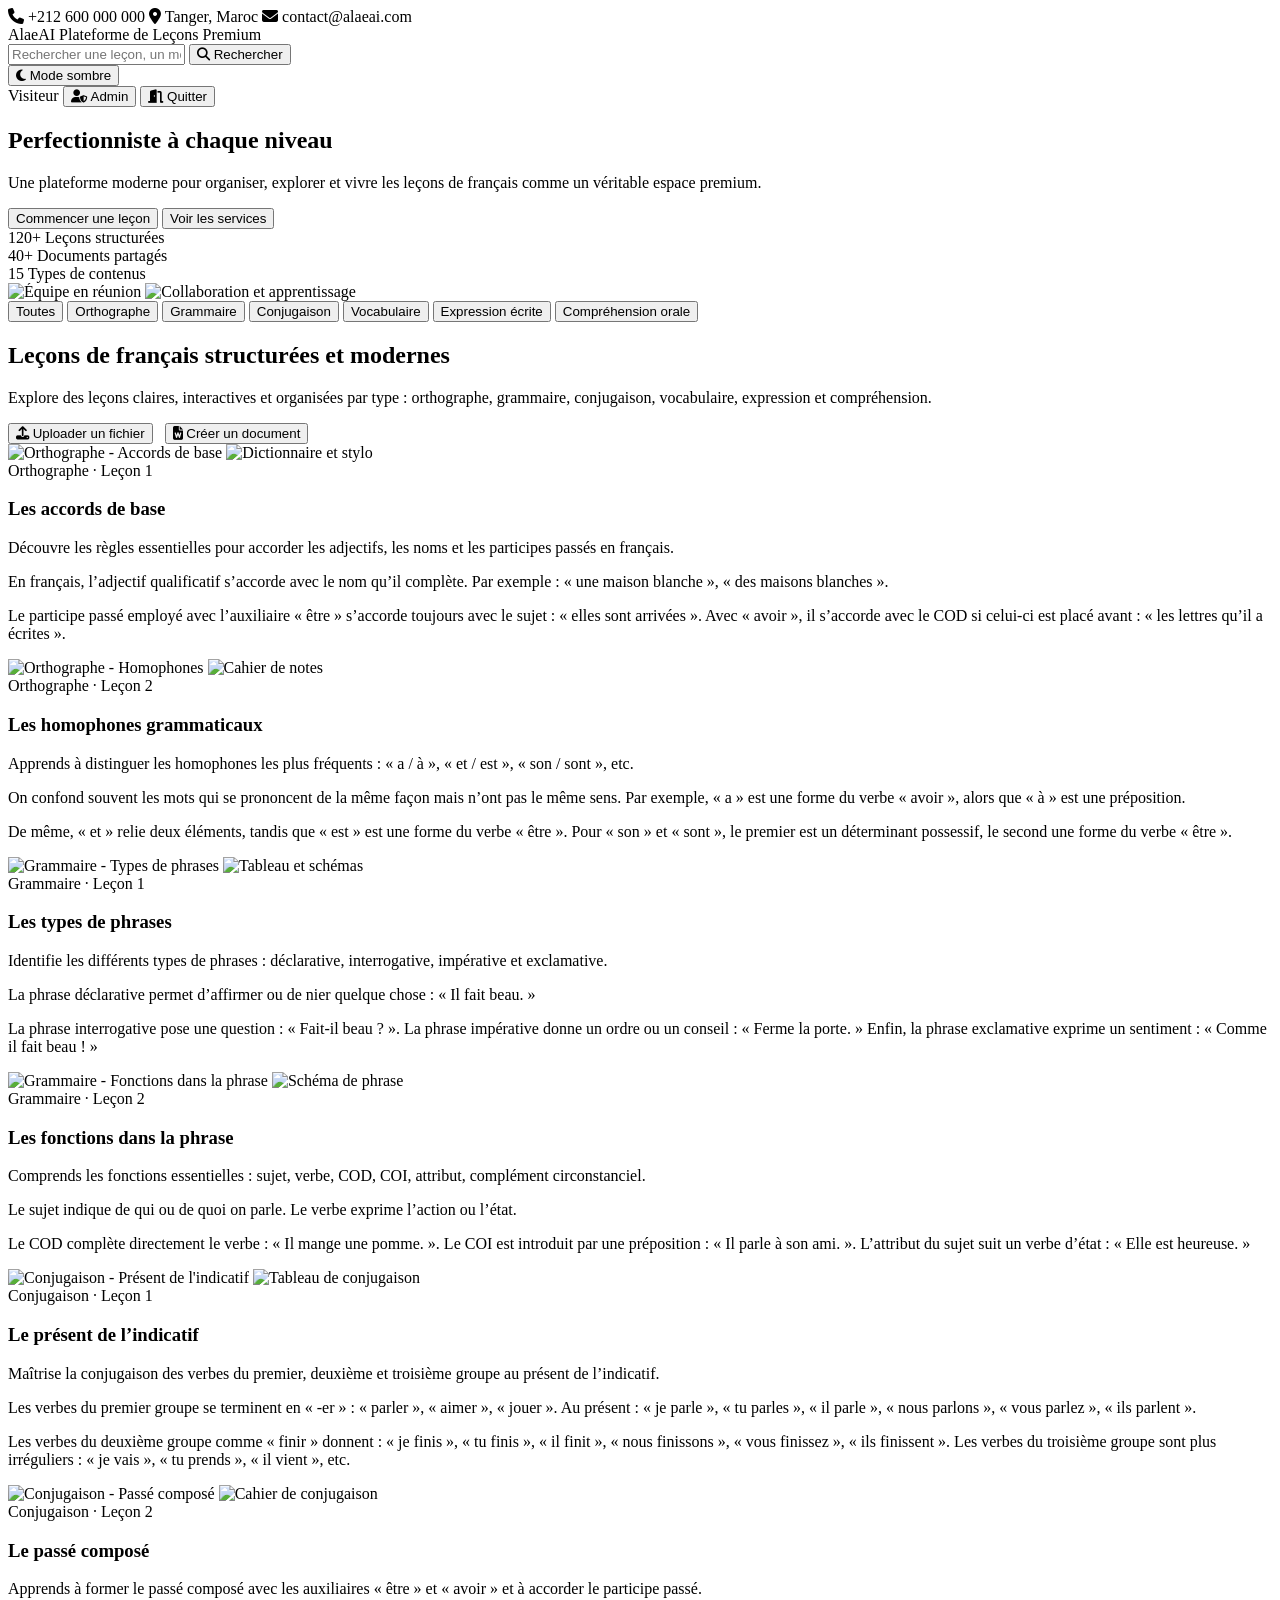
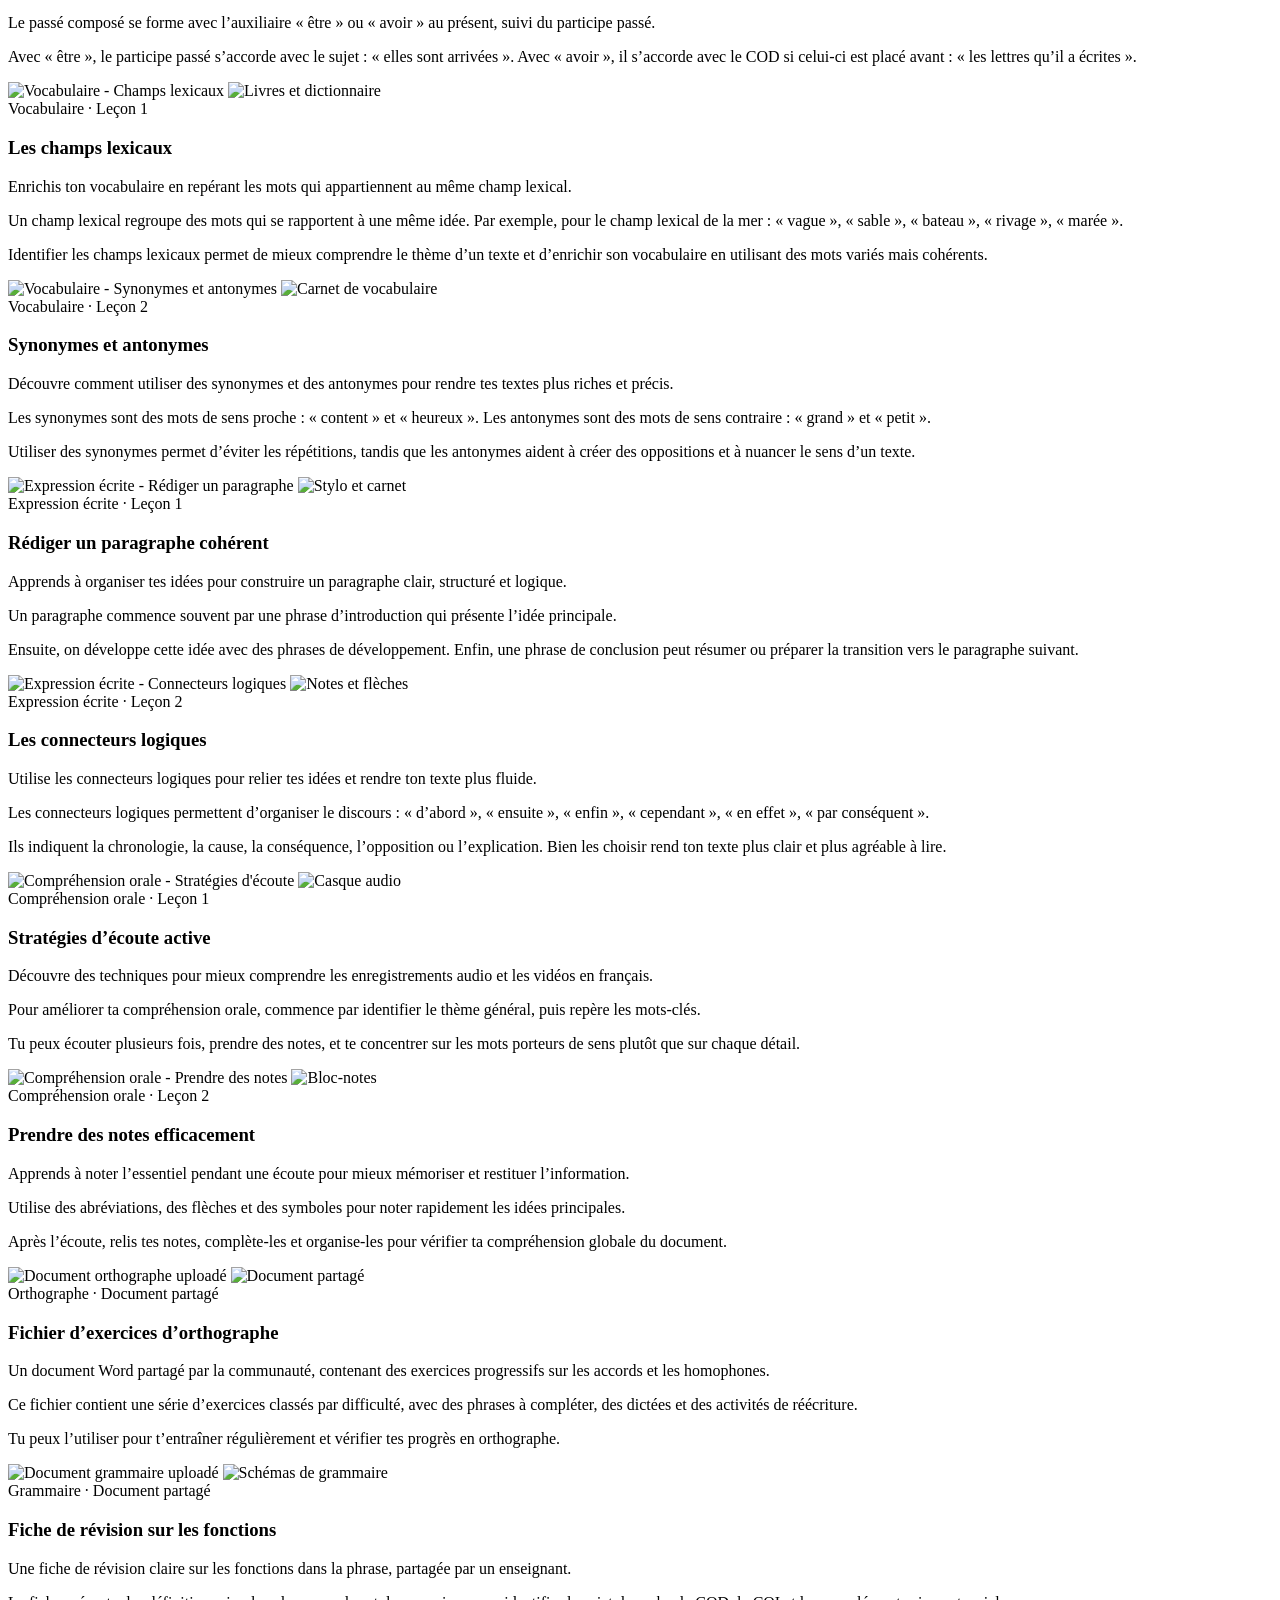
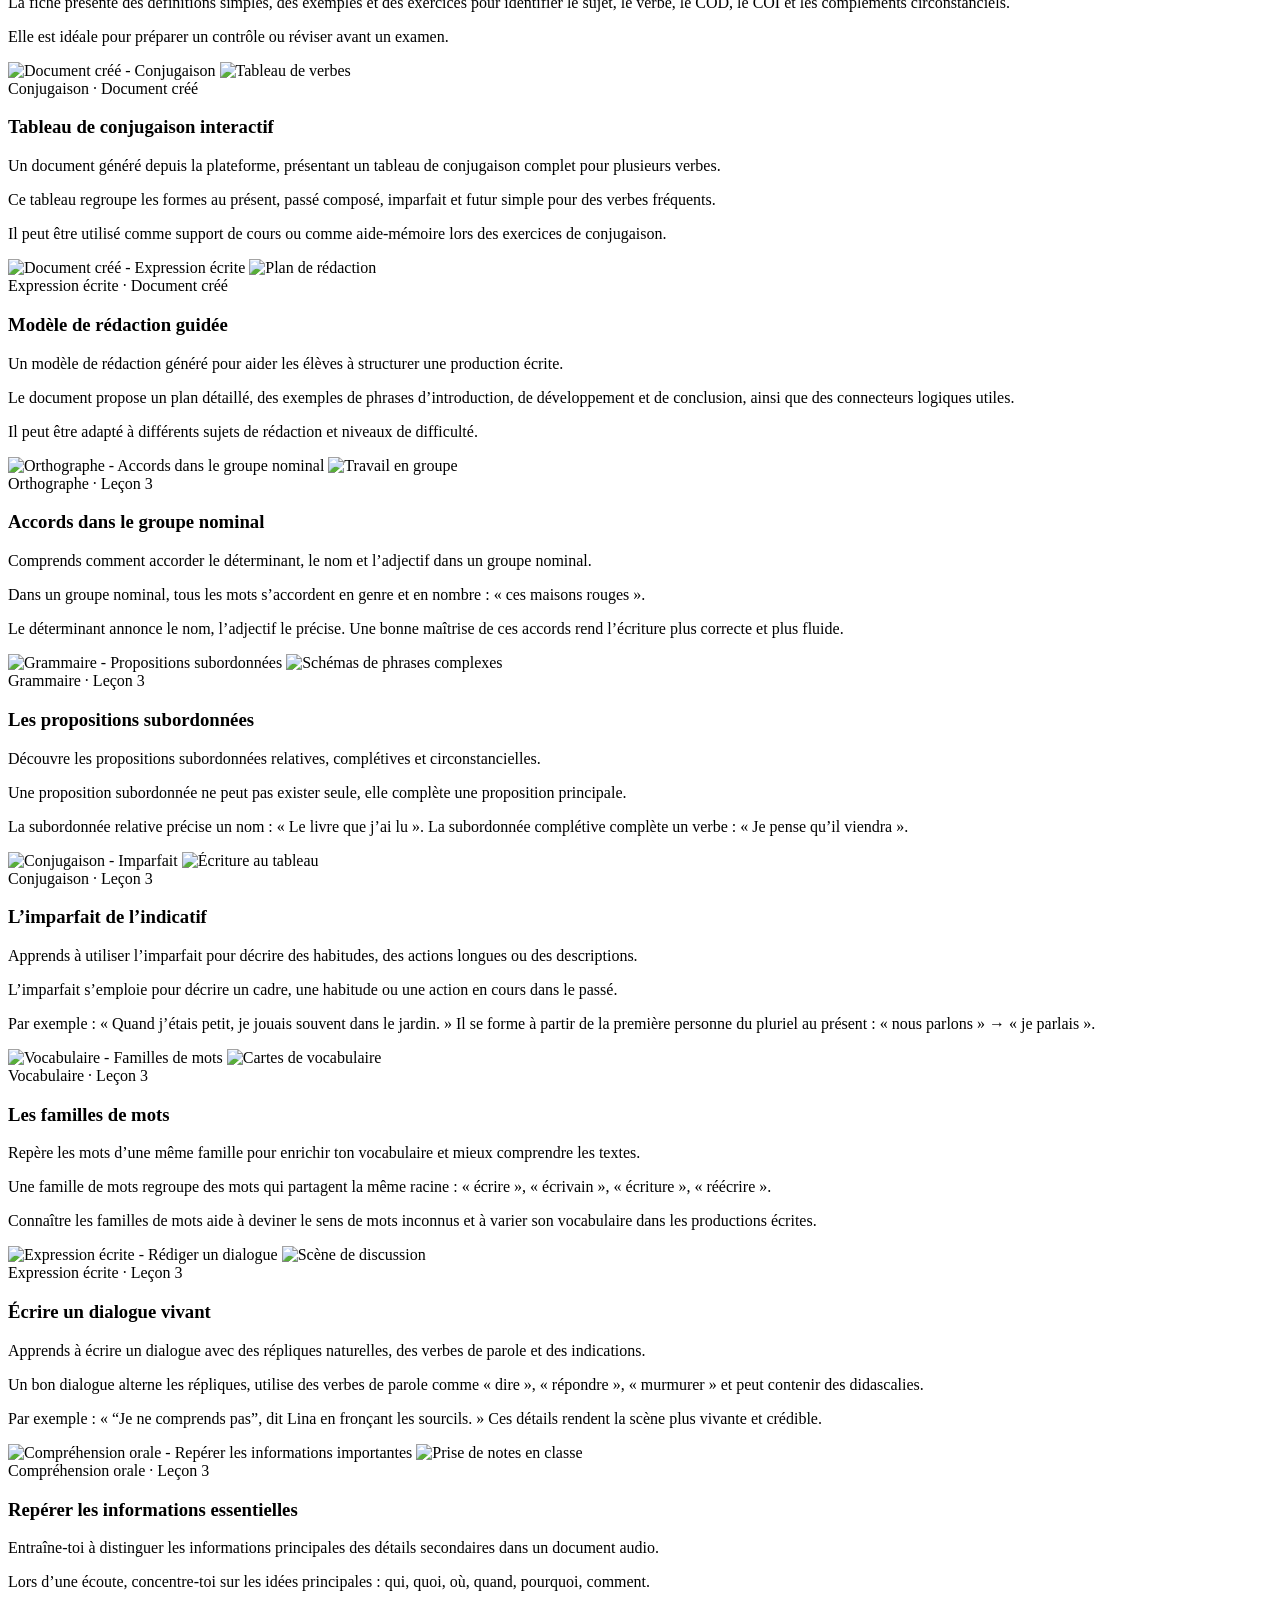
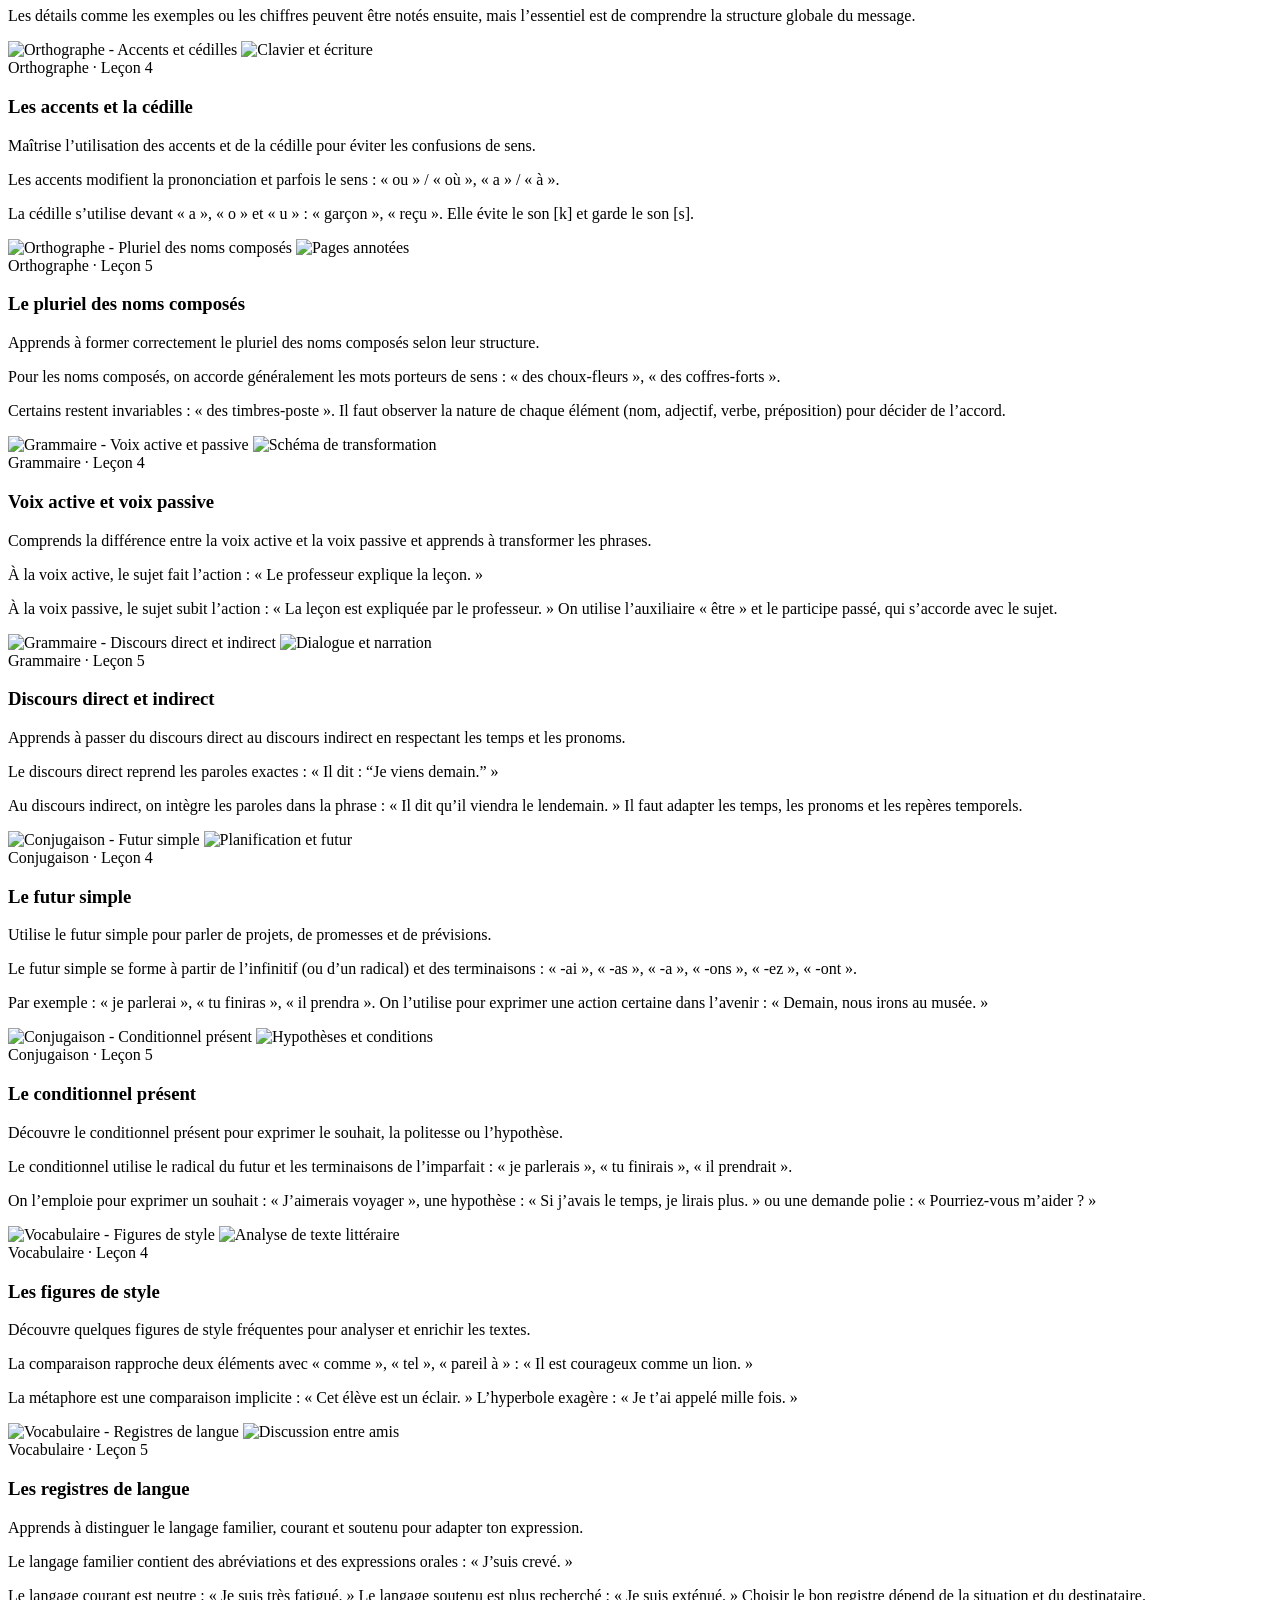
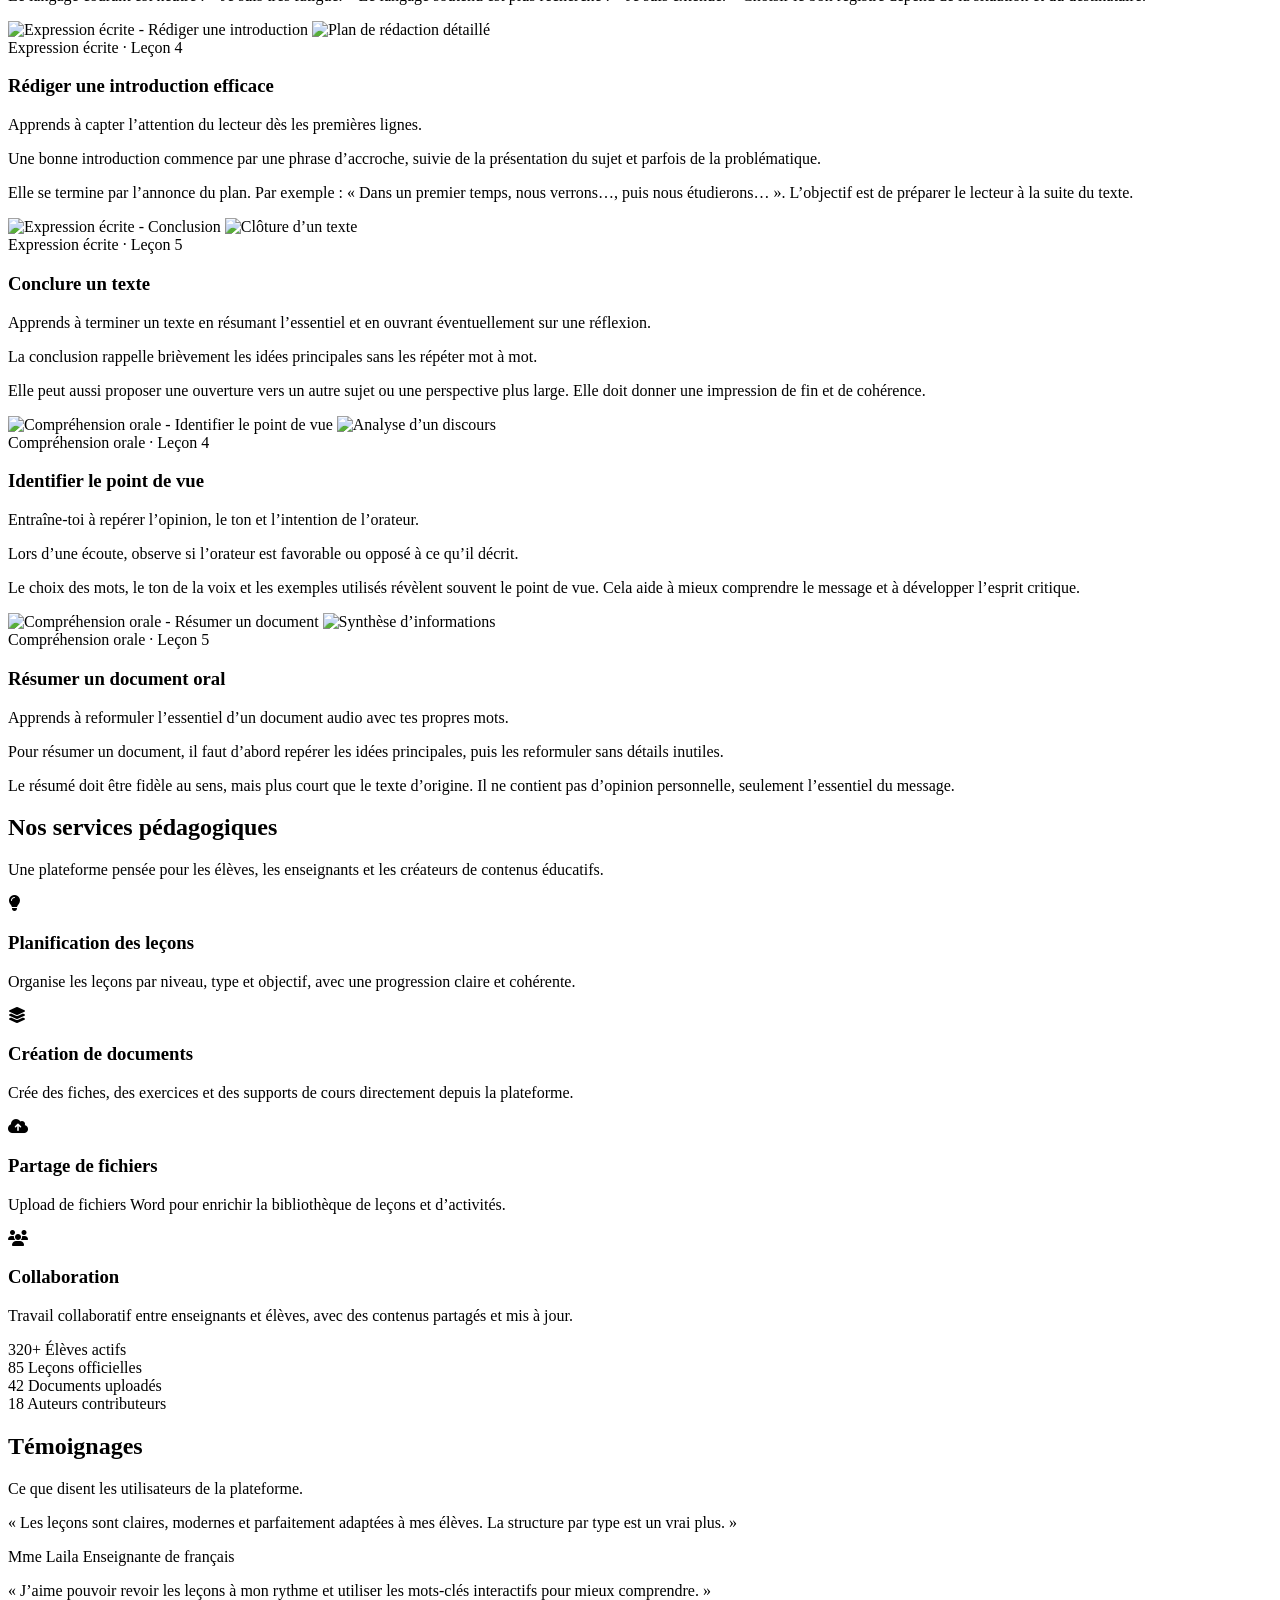
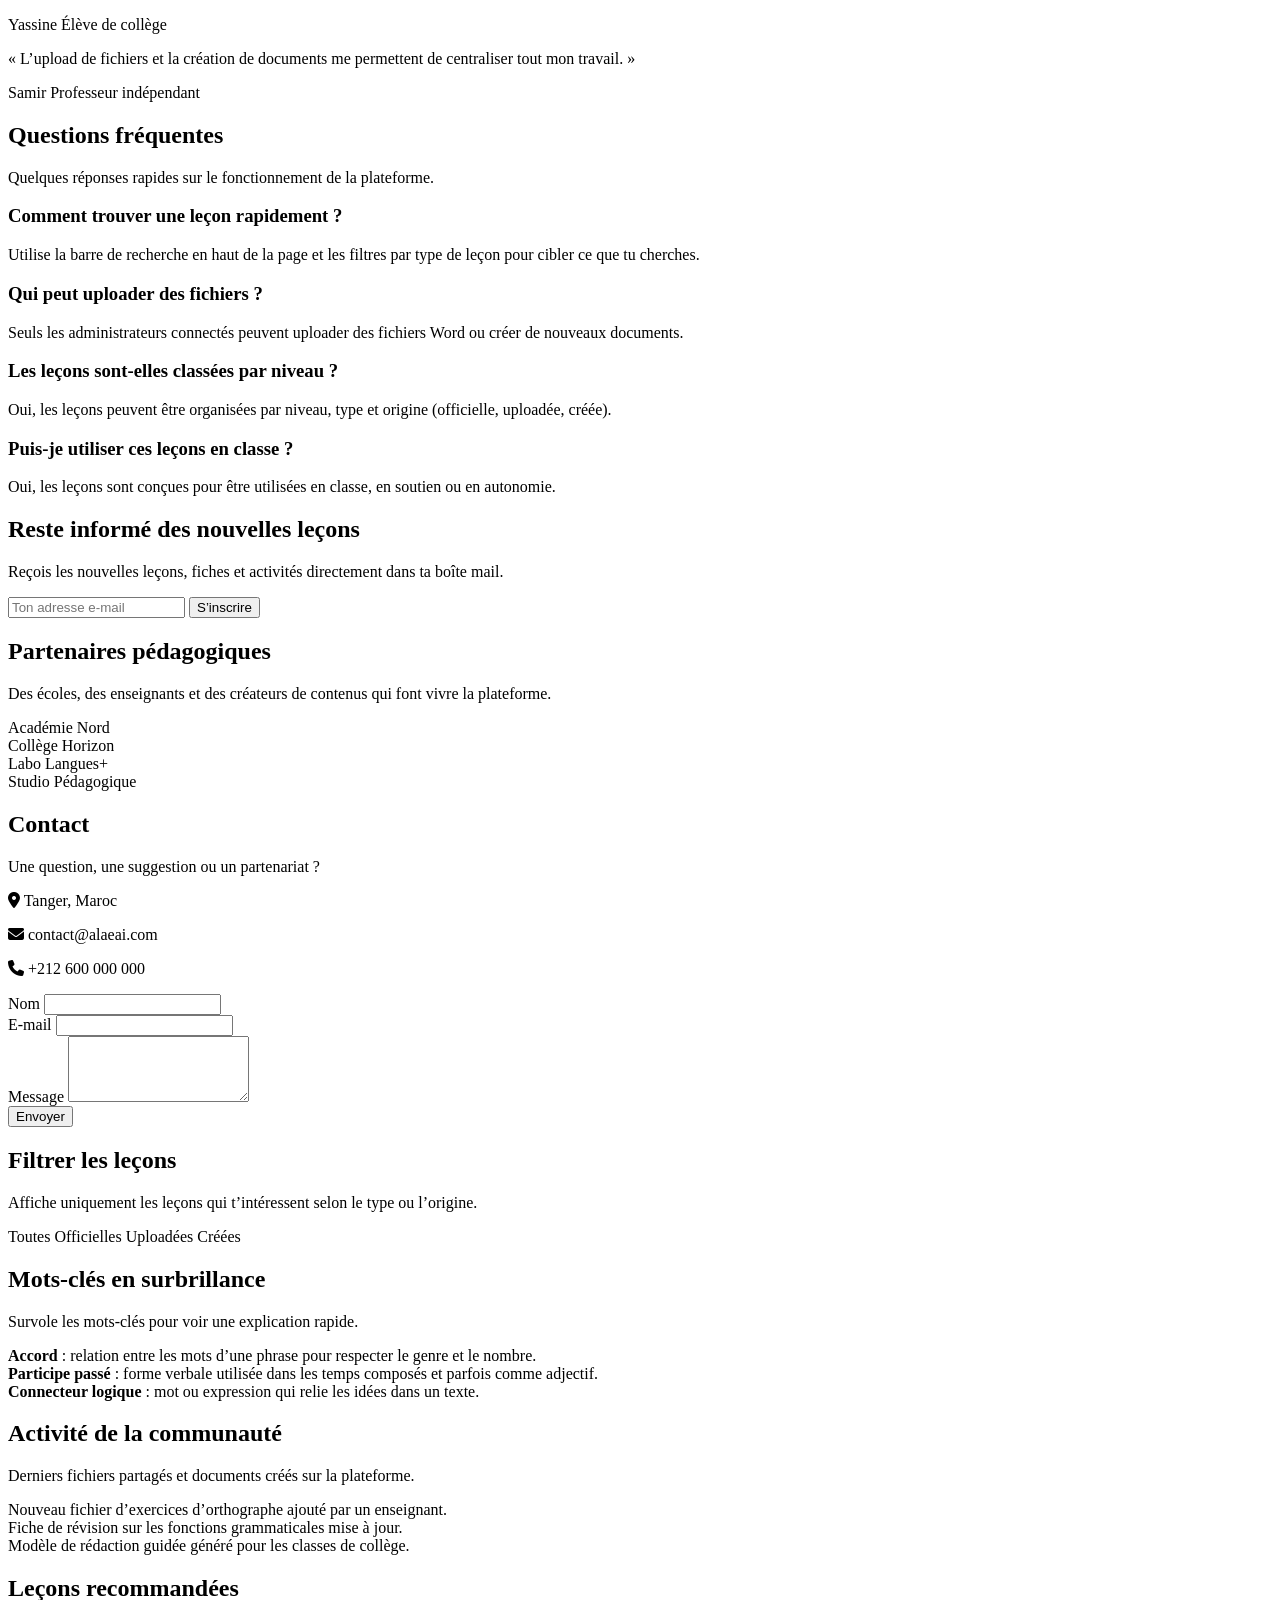
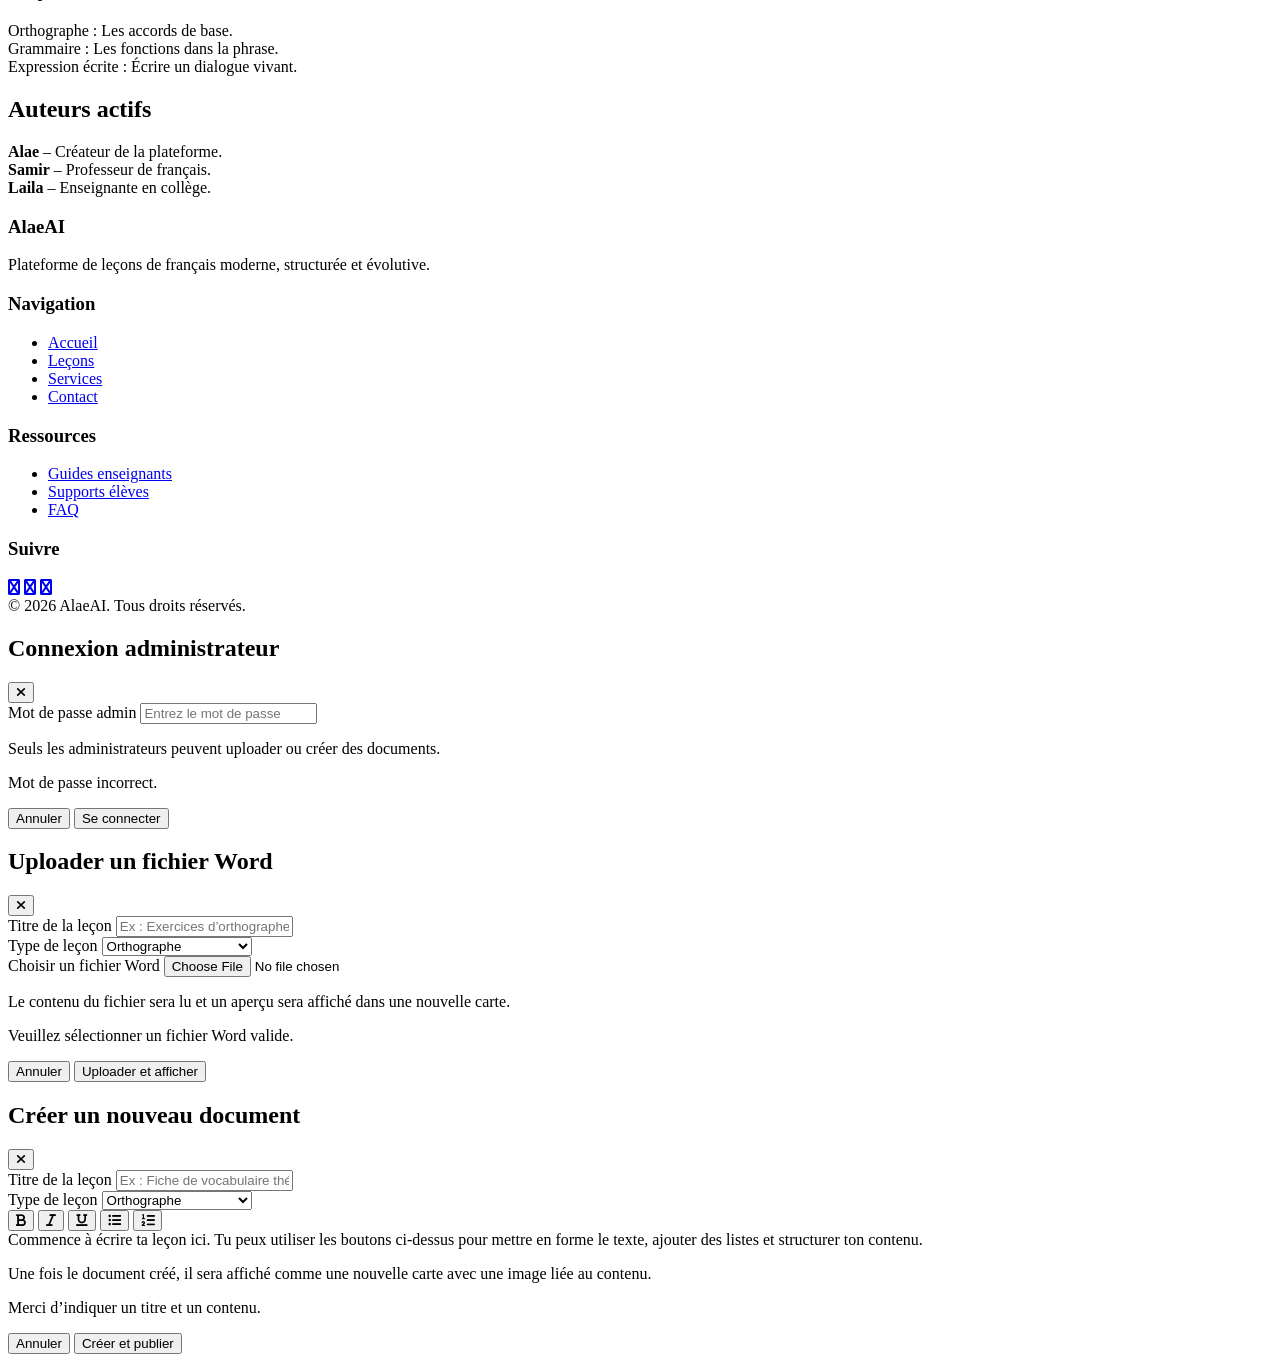
==== index.html @ 19ac6d1e "Create index.html" ====
<!DOCTYPE html>
<html lang="fr">
<head>
  <meta charset="UTF-8" />
  <title>AlaeAI – Plateforme de Leçons de Français</title>
  <meta name="viewport" content="width=device-width, initial-scale=1.0" />
  <link href="https://fonts.googleapis.com/css2?family=Poppins:wght@300;400;500;600;700&display=swap" rel="stylesheet" />
  <link rel="stylesheet" href="https://cdnjs.cloudflare.com/ajax/libs/font-awesome/6.5.1/css/all.min.css" />
  <link rel="stylesheet" href="style.css" />
</head>
<body>
  <div class="app-header-top">
    <span><i class="fa fa-phone"></i> +212 600 000 000</span>
    <span><i class="fa fa-map-marker-alt"></i> Tanger, Maroc</span>
    <span><i class="fa fa-envelope"></i> contact@alaeai.com</span>
  </div>

  <header class="app-header">
    <div class="header-left">
      <div class="logo">
        <span class="logo-main">AlaeAI</span>
        <span class="logo-sub">Plateforme de Leçons Premium</span>
      </div>
    </div>
    <div class="header-center">
      <div class="search-bar">
        <input
          type="text"
          id="searchInput"
          placeholder="Rechercher une leçon, un mot-clé, un type..."
          aria-label="Rechercher une leçon"
        />
        <button id="searchButton" class="btn btn-primary">
          <i class="fa fa-search"></i>
          <span>Rechercher</span>
        </button>
      </div>
    </div>
    <div class="header-right">
      <button id="darkModeToggle" class="btn btn-ghost" aria-label="Basculer le mode sombre">
        <i class="fa fa-moon"></i>
        <span>Mode sombre</span>
      </button>
      <div class="admin-status">
        <span id="adminStatusLabel" class="admin-status-label">Visiteur</span>
        <button id="adminLoginButton" class="btn btn-outline">
          <i class="fa fa-user-shield"></i>
          <span>Admin</span>
        </button>
        <button id="adminLogoutButton" class="btn btn-outline hidden">
          <i class="fa fa-door-open"></i>
          <span>Quitter</span>
        </button>
      </div>
    </div>
  </header>

  <section class="hero">
    <div class="hero-content">
      <h1>Perfectionniste à chaque niveau</h1>
      <p>Une plateforme moderne pour organiser, explorer et vivre les leçons de français comme un véritable espace premium.</p>
      <div class="hero-actions">
        <button class="btn btn-primary">Commencer une leçon</button>
        <button class="btn btn-outline">Voir les services</button>
      </div>
      <div class="hero-stats">
        <div class="hero-stat-item">
          <span class="hero-stat-number">120+</span>
          <span class="hero-stat-label">Leçons structurées</span>
        </div>
        <div class="hero-stat-item">
          <span class="hero-stat-number">40+</span>
          <span class="hero-stat-label">Documents partagés</span>
        </div>
        <div class="hero-stat-item">
          <span class="hero-stat-number">15</span>
          <span class="hero-stat-label">Types de contenus</span>
        </div>
      </div>
    </div>
    <div class="hero-media">
      <img src="https://images.unsplash.com/photo-1522202176988-66273c2fd55f?auto=format&fit=crop&w=1200&q=80" alt="Équipe en réunion" class="hero-image-main" />
      <img src="https://images.unsplash.com/photo-1521737604893-d14cc237f11d?auto=format&fit=crop&w=800&q=80" alt="Collaboration et apprentissage" class="hero-image-secondary" />
    </div>
  </section>

  <nav class="category-nav">
    <button class="category-btn active" data-category="all">Toutes</button>
    <button class="category-btn" data-category="orthographe">Orthographe</button>
    <button class="category-btn" data-category="grammaire">Grammaire</button>
    <button class="category-btn" data-category="conjugaison">Conjugaison</button>
    <button class="category-btn" data-category="vocabulaire">Vocabulaire</button>
    <button class="category-btn" data-category="expression">Expression écrite</button>
    <button class="category-btn" data-category="comprehension">Compréhension orale</button>
  </nav>

  <main class="app-main">
    <section class="main-content">
      <header class="section-header">
        <div>
          <h2>Leçons de français structurées et modernes</h2>
          <p>Explore des leçons claires, interactives et organisées par type : orthographe, grammaire, conjugaison, vocabulaire, expression et compréhension.</p>
        </div>
        <div class="flex">
          <button id="openUploadModalButton" class="btn btn-accent admin-only">
            <i class="fa fa-upload"></i>
            <span>Uploader un fichier</span>
          </button>
          <button id="openCreateModalButton" class="btn btn-primary admin-only" style="margin-left:8px;">
            <i class="fa fa-file-word"></i>
            <span>Créer un document</span>
          </button>
        </div>
      </header>

      <section id="lessonsContainer" class="lesson-grid">
        <article class="lesson-card" data-category="orthographe" data-type="base">
          <div class="lesson-card-media">
            <img class="lesson-image" src="https://images.unsplash.com/photo-1529070538774-1843cb3265df?auto=format&fit=crop&w=1200&q=80" alt="Orthographe - Accords de base" />
            <img class="secondary-image" src="https://images.unsplash.com/photo-1524995997946-a1c2e315a42f?auto=format&fit=crop&w=600&q=80" alt="Dictionnaire et stylo" />
          </div>
          <div class="lesson-card-content">
            <div class="lesson-type-label">Orthographe · Leçon 1</div>
            <h3 class="lesson-title">Les accords de base</h3>
            <p class="lesson-description">Découvre les règles essentielles pour accorder les adjectifs, les noms et les participes passés en français.</p>
            <div class="lesson-body">
              <p>En français, l’<span class="keyword" data-tooltip="L’adjectif s’accorde en genre et en nombre avec le nom.">adjectif qualificatif</span> s’accorde avec le nom qu’il complète. Par exemple : « une maison <span class="keyword" data-tooltip="Féminin singulier.">blanche</span> », « des maisons <span class="keyword" data-tooltip="Féminin pluriel.">blanches</span> ».</p>
              <p>Le <span class="keyword" data-tooltip="Le participe passé peut s’accorder avec le COD placé avant.">participe passé</span> employé avec l’auxiliaire « être » s’accorde toujours avec le sujet : « elles sont <span class="keyword" data-tooltip="Féminin pluriel.">arrivées</span> ». Avec « avoir », il s’accorde avec le COD si celui-ci est placé avant : « les lettres qu’il a <span class="keyword" data-tooltip="Accord avec COD placé avant.">écrites</span> ».</p>
            </div>
          </div>
        </article>

        <article class="lesson-card" data-category="orthographe" data-type="base">
          <div class="lesson-card-media">
            <img class="lesson-image" src="https://images.unsplash.com/photo-1517976487492-5750f3195933?auto=format&fit=crop&w=1200&q=80" alt="Orthographe - Homophones" />
            <img class="secondary-image" src="https://images.unsplash.com/photo-1528207776546-365bb710ee93?auto=format&fit=crop&w=600&q=80" alt="Cahier de notes" />
          </div>
          <div class="lesson-card-content">
            <div class="lesson-type-label">Orthographe · Leçon 2</div>
            <h3 class="lesson-title">Les homophones grammaticaux</h3>
            <p class="lesson-description">Apprends à distinguer les homophones les plus fréquents : « a / à », « et / est », « son / sont », etc.</p>
            <div class="lesson-body">
              <p>On confond souvent les mots qui se prononcent de la même façon mais n’ont pas le même sens. Par exemple, « <span class="keyword" data-tooltip="Forme du verbe avoir.">a</span> » est une forme du verbe « avoir », alors que « <span class="keyword" data-tooltip="Préposition de lieu ou de temps.">à</span> » est une préposition.</p>
              <p>De même, « <span class="keyword" data-tooltip="Conjonction de coordination.">et</span> » relie deux éléments, tandis que « <span class="keyword" data-tooltip="Forme du verbe être.">est</span> » est une forme du verbe « être ». Pour « <span class="keyword" data-tooltip="Déterminant possessif.">son</span> » et « <span class="keyword" data-tooltip="Forme du verbe être au pluriel.">sont</span> », le premier est un déterminant possessif, le second une forme du verbe « être ».</p>
            </div>
          </div>
        </article>

        <article class="lesson-card" data-category="grammaire" data-type="base">
          <div class="lesson-card-media">
            <img class="lesson-image" src="https://images.unsplash.com/photo-1523580846011-d3a5bc25702b?auto=format&fit=crop&w=1200&q=80" alt="Grammaire - Types de phrases" />
            <img class="secondary-image" src="https://images.unsplash.com/photo-1518085250887-2f903c200fee?auto=format&fit=crop&w=600&q=80" alt="Tableau et schémas" />
          </div>
          <div class="lesson-card-content">
            <div class="lesson-type-label">Grammaire · Leçon 1</div>
            <h3 class="lesson-title">Les types de phrases</h3>
            <p class="lesson-description">Identifie les différents types de phrases : déclarative, interrogative, impérative et exclamative.</p>
            <div class="lesson-body">
              <p>La phrase <span class="keyword" data-tooltip="Elle sert à donner une information.">déclarative</span> permet d’affirmer ou de nier quelque chose : « Il fait beau. »</p>
              <p>La phrase <span class="keyword" data-tooltip="Elle sert à poser une question.">interrogative</span> pose une question : « Fait-il beau ? ». La phrase <span class="keyword" data-tooltip="Elle sert à donner un ordre ou un conseil.">impérative</span> donne un ordre ou un conseil : « Ferme la porte. » Enfin, la phrase <span class="keyword" data-tooltip="Elle exprime un sentiment fort.">exclamative</span> exprime un sentiment : « Comme il fait beau ! »</p>
            </div>
          </div>
        </article>

        <article class="lesson-card" data-category="grammaire" data-type="base">
          <div class="lesson-card-media">
            <img class="lesson-image" src="https://images.unsplash.com/photo-1529070538774-1843cb3265df?auto=format&fit=crop&w=1200&q=80" alt="Grammaire - Fonctions dans la phrase" />
            <img class="secondary-image" src="https://images.unsplash.com/photo-1517840933442-d2d1a05edb75?auto=format&fit=crop&w=600&q=80" alt="Schéma de phrase" />
          </div>
          <div class="lesson-card-content">
            <div class="lesson-type-label">Grammaire · Leçon 2</div>
            <h3 class="lesson-title">Les fonctions dans la phrase</h3>
            <p class="lesson-description">Comprends les fonctions essentielles : sujet, verbe, COD, COI, attribut, complément circonstanciel.</p>
            <div class="lesson-body">
              <p>Le <span class="keyword" data-tooltip="Ce dont on parle dans la phrase.">sujet</span> indique de qui ou de quoi on parle. Le <span class="keyword" data-tooltip="Cœur de la phrase, il exprime l’action ou l’état.">verbe</span> exprime l’action ou l’état.</p>
              <p>Le <span class="keyword" data-tooltip="Complément d’objet direct.">COD</span> complète directement le verbe : « Il mange une pomme. ». Le <span class="keyword" data-tooltip="Complément d’objet indirect.">COI</span> est introduit par une préposition : « Il parle à son ami. ». L’<span class="keyword" data-tooltip="Il précise une caractéristique du sujet.">attribut du sujet</span> suit un verbe d’état : « Elle est <span class="keyword" data-tooltip="Adjectif attribut du sujet.">heureuse</span>. »</p>
            </div>
          </div>
        </article>

        <article class="lesson-card" data-category="conjugaison" data-type="base">
          <div class="lesson-card-media">
            <img class="lesson-image" src="https://images.unsplash.com/photo-1528207776546-365bb710ee93?auto=format&fit=crop&w=1200&q=80" alt="Conjugaison - Présent de l'indicatif" />
            <img class="secondary-image" src="https://images.unsplash.com/photo-1523580846011-d3a5bc25702b?auto=format&fit=crop&w=600&q=80" alt="Tableau de conjugaison" />
          </div>
          <div class="lesson-card-content">
            <div class="lesson-type-label">Conjugaison · Leçon 1</div>
            <h3 class="lesson-title">Le présent de l’indicatif</h3>
            <p class="lesson-description">Maîtrise la conjugaison des verbes du premier, deuxième et troisième groupe au présent de l’indicatif.</p>
            <div class="lesson-body">
              <p>Les verbes du <span class="keyword" data-tooltip="Verbes en -er (sauf aller).">premier groupe</span> se terminent en « -er » : « parler », « aimer », « jouer ». Au présent : « je parle », « tu parles », « il parle », « nous parlons », « vous parlez », « ils parlent ».</p>
              <p>Les verbes du <span class="keyword" data-tooltip="Verbes en -ir avec participe présent en -issant.">deuxième groupe</span> comme « finir » donnent : « je finis », « tu finis », « il finit », « nous finissons », « vous finissez », « ils finissent ». Les verbes du <span class="keyword" data-tooltip="Tous les autres verbes, souvent irréguliers.">troisième groupe</span> sont plus irréguliers : « je vais », « tu prends », « il vient », etc.</p>
            </div>
          </div>
        </article>

        <article class="lesson-card" data-category="conjugaison" data-type="base">
          <div class="lesson-card-media">
            <img class="lesson-image" src="https://images.unsplash.com/photo-1517841905240-472988babdf9?auto=format&fit=crop&w=1200&q=80" alt="Conjugaison - Passé composé" />
            <img class="secondary-image" src="https://images.unsplash.com/photo-1517976487492-5750f3195933?auto=format&fit=crop&w=600&q=80" alt="Cahier de conjugaison" />
          </div>
          <div class="lesson-card-content">
            <div class="lesson-type-label">Conjugaison · Leçon 2</div>
            <h3 class="lesson-title">Le passé composé</h3>
            <p class="lesson-description">Apprends à former le passé composé avec les auxiliaires « être » et « avoir » et à accorder le participe passé.</p>
            <div class="lesson-body">
              <p>Le passé composé se forme avec l’<span class="keyword" data-tooltip="Auxiliaire être ou avoir au présent.">auxiliaire</span> « être » ou « avoir » au présent, suivi du <span class="keyword" data-tooltip="Forme invariable ou accordée selon la règle.">participe passé</span>.</p>
              <p>Avec « être », le participe passé s’accorde avec le sujet : « elles sont <span class="keyword" data-tooltip="Féminin pluriel.">arrivées</span> ». Avec « avoir », il s’accorde avec le COD si celui-ci est placé avant : « les lettres qu’il a <span class="keyword" data-tooltip="Accord avec COD placé avant.">écrites</span> ».</p>
            </div>
          </div>
        </article>

        <article class="lesson-card" data-category="vocabulaire" data-type="base">
          <div class="lesson-card-media">
            <img class="lesson-image" src="https://images.unsplash.com/photo-1517840933442-d2d1a05edb75?auto=format&fit=crop&w=1200&q=80" alt="Vocabulaire - Champs lexicaux" />
            <img class="secondary-image" src="https://images.unsplash.com/photo-1524995997946-a1c2e315a42f?auto=format&fit=crop&w=600&q=80" alt="Livres et dictionnaire" />
          </div>
          <div class="lesson-card-content">
            <div class="lesson-type-label">Vocabulaire · Leçon 1</div>
            <h3 class="lesson-title">Les champs lexicaux</h3>
            <p class="lesson-description">Enrichis ton vocabulaire en repérant les mots qui appartiennent au même champ lexical.</p>
            <div class="lesson-body">
              <p>Un <span class="keyword" data-tooltip="Ensemble de mots liés à une même idée.">champ lexical</span> regroupe des mots qui se rapportent à une même idée. Par exemple, pour le champ lexical de la mer : « vague », « sable », « bateau », « rivage », « marée ».</p>
              <p>Identifier les champs lexicaux permet de mieux comprendre le thème d’un texte et d’enrichir son vocabulaire en utilisant des mots variés mais cohérents.</p>
            </div>
          </div>
        </article>

        <article class="lesson-card" data-category="vocabulaire" data-type="base">
          <div class="lesson-card-media">
            <img class="lesson-image" src="https://images.unsplash.com/photo-1528207776546-365bb710ee93?auto=format&fit=crop&w=1200&q=80" alt="Vocabulaire - Synonymes et antonymes" />
            <img class="secondary-image" src="https://images.unsplash.com/photo-1518085250887-2f903c200fee?auto=format&fit=crop&w=600&q=80" alt="Carnet de vocabulaire" />
          </div>
          <div class="lesson-card-content">
            <div class="lesson-type-label">Vocabulaire · Leçon 2</div>
            <h3 class="lesson-title">Synonymes et antonymes</h3>
            <p class="lesson-description">Découvre comment utiliser des synonymes et des antonymes pour rendre tes textes plus riches et précis.</p>
            <div class="lesson-body">
              <p>Les <span class="keyword" data-tooltip="Mots de sens proche.">synonymes</span> sont des mots de sens proche : « content » et « heureux ». Les <span class="keyword" data-tooltip="Mots de sens contraire.">antonymes</span> sont des mots de sens contraire : « grand » et « petit ».</p>
              <p>Utiliser des synonymes permet d’éviter les répétitions, tandis que les antonymes aident à créer des oppositions et à nuancer le sens d’un texte.</p>
            </div>
          </div>
        </article>

        <article class="lesson-card" data-category="expression" data-type="base">
          <div class="lesson-card-media">
            <img class="lesson-image" src="https://images.unsplash.com/photo-1523580846011-d3a5bc25702b?auto=format&fit=crop&w=1200&q=80" alt="Expression écrite - Rédiger un paragraphe" />
            <img class="secondary-image" src="https://images.unsplash.com/photo-1517976487492-5750f3195933?auto=format&fit=crop&w=600&q=80" alt="Stylo et carnet" />
          </div>
          <div class="lesson-card-content">
            <div class="lesson-type-label">Expression écrite · Leçon 1</div>
            <h3 class="lesson-title">Rédiger un paragraphe cohérent</h3>
            <p class="lesson-description">Apprends à organiser tes idées pour construire un paragraphe clair, structuré et logique.</p>
            <div class="lesson-body">
              <p>Un paragraphe commence souvent par une <span class="keyword" data-tooltip="Elle annonce le thème du paragraphe.">phrase d’introduction</span> qui présente l’idée principale.</p>
              <p>Ensuite, on développe cette idée avec des <span class="keyword" data-tooltip="Elles apportent des précisions, des exemples, des explications.">phrases de développement</span>. Enfin, une <span class="keyword" data-tooltip="Elle conclut ou ouvre sur la suite.">phrase de conclusion</span> peut résumer ou préparer la transition vers le paragraphe suivant.</p>
            </div>
          </div>
        </article>

        <article class="lesson-card" data-category="expression" data-type="base">
          <div class="lesson-card-media">
            <img class="lesson-image" src="https://images.unsplash.com/photo-1517841905240-472988babdf9?auto=format&fit=crop&w=1200&q=80" alt="Expression écrite - Connecteurs logiques" />
            <img class="secondary-image" src="https://images.unsplash.com/photo-1524995997946-a1c2e315a42f?auto=format&fit=crop&w=600&q=80" alt="Notes et flèches" />
          </div>
          <div class="lesson-card-content">
            <div class="lesson-type-label">Expression écrite · Leçon 2</div>
            <h3 class="lesson-title">Les connecteurs logiques</h3>
            <p class="lesson-description">Utilise les connecteurs logiques pour relier tes idées et rendre ton texte plus fluide.</p>
            <div class="lesson-body">
              <p>Les <span class="keyword" data-tooltip="Mots ou groupes de mots qui relient les idées.">connecteurs logiques</span> permettent d’organiser le discours : « d’abord », « ensuite », « enfin », « cependant », « en effet », « par conséquent ».</p>
              <p>Ils indiquent la chronologie, la cause, la conséquence, l’opposition ou l’explication. Bien les choisir rend ton texte plus clair et plus agréable à lire.</p>
            </div>
          </div>
        </article>

        <article class="lesson-card" data-category="comprehension" data-type="base">
          <div class="lesson-card-media">
            <img class="lesson-image" src="https://images.unsplash.com/photo-1518085250887-2f903c200fee?auto=format&fit=crop&w=1200&q=80" alt="Compréhension orale - Stratégies d'écoute" />
            <img class="secondary-image" src="https://images.unsplash.com/photo-1517840933442-d2d1a05edb75?auto=format&fit=crop&w=600&q=80" alt="Casque audio" />
          </div>
          <div class="lesson-card-content">
            <div class="lesson-type-label">Compréhension orale · Leçon 1</div>
            <h3 class="lesson-title">Stratégies d’écoute active</h3>
            <p class="lesson-description">Découvre des techniques pour mieux comprendre les enregistrements audio et les vidéos en français.</p>
            <div class="lesson-body">
              <p>Pour améliorer ta <span class="keyword" data-tooltip="Capacité à comprendre un message oral.">compréhension orale</span>, commence par identifier le thème général, puis repère les mots-clés.</p>
              <p>Tu peux écouter plusieurs fois, prendre des notes, et te concentrer sur les <span class="keyword" data-tooltip="Mots importants qui portent le sens.">mots porteurs de sens</span> plutôt que sur chaque détail.</p>
            </div>
          </div>
        </article>

        <article class="lesson-card" data-category="comprehension" data-type="base">
          <div class="lesson-card-media">
            <img class="lesson-image" src="https://images.unsplash.com/photo-1517976487492-5750f3195933?auto=format&fit=crop&w=1200&q=80" alt="Compréhension orale - Prendre des notes" />
            <img class="secondary-image" src="https://images.unsplash.com/photo-1528207776546-365bb710ee93?auto=format&fit=crop&w=600&q=80" alt="Bloc-notes" />
          </div>
          <div class="lesson-card-content">
            <div class="lesson-type-label">Compréhension orale · Leçon 2</div>
            <h3 class="lesson-title">Prendre des notes efficacement</h3>
            <p class="lesson-description">Apprends à noter l’essentiel pendant une écoute pour mieux mémoriser et restituer l’information.</p>
            <div class="lesson-body">
              <p>Utilise des <span class="keyword" data-tooltip="Mots abrégés pour écrire plus vite.">abréviations</span>, des flèches et des symboles pour noter rapidement les idées principales.</p>
              <p>Après l’écoute, relis tes notes, complète-les et organise-les pour vérifier ta compréhension globale du document.</p>
            </div>
          </div>
        </article>

        <article class="lesson-card" data-category="orthographe" data-type="upload">
          <div class="lesson-card-media">
            <img class="lesson-image" src="https://images.unsplash.com/photo-1524995997946-a1c2e315a42f?auto=format&fit=crop&w=1200&q=80" alt="Document orthographe uploadé" />
            <img class="secondary-image" src="https://images.unsplash.com/photo-1517841905240-472988babdf9?auto=format&fit=crop&w=600&q=80" alt="Document partagé" />
          </div>
          <div class="lesson-card-content">
            <div class="lesson-type-label">Orthographe · Document partagé</div>
            <h3 class="lesson-title">Fichier d’exercices d’orthographe</h3>
            <p class="lesson-description">Un document Word partagé par la communauté, contenant des exercices progressifs sur les accords et les homophones.</p>
            <div class="lesson-body">
              <p>Ce fichier contient une série d’exercices classés par difficulté, avec des phrases à compléter, des dictées et des activités de réécriture.</p>
              <p>Tu peux l’utiliser pour t’entraîner régulièrement et vérifier tes progrès en orthographe.</p>
            </div>
          </div>
        </article>

        <article class="lesson-card" data-category="grammaire" data-type="upload">
          <div class="lesson-card-media">
            <img class="lesson-image" src="https://images.unsplash.com/photo-1523580846011-d3a5bc25702b?auto=format&fit=crop&w=1200&q=80" alt="Document grammaire uploadé" />
            <img class="secondary-image" src="https://images.unsplash.com/photo-1518085250887-2f903c200fee?auto=format&fit=crop&w=600&q=80" alt="Schémas de grammaire" />
          </div>
          <div class="lesson-card-content">
            <div class="lesson-type-label">Grammaire · Document partagé</div>
            <h3 class="lesson-title">Fiche de révision sur les fonctions</h3>
            <p class="lesson-description">Une fiche de révision claire sur les fonctions dans la phrase, partagée par un enseignant.</p>
            <div class="lesson-body">
              <p>La fiche présente des définitions simples, des exemples et des exercices pour identifier le sujet, le verbe, le COD, le COI et les compléments circonstanciels.</p>
              <p>Elle est idéale pour préparer un contrôle ou réviser avant un examen.</p>
            </div>
          </div>
        </article>

        <article class="lesson-card" data-category="conjugaison" data-type="created">
          <div class="lesson-card-media">
            <img class="lesson-image" src="https://images.unsplash.com/photo-1517840933442-d2d1a05edb75?auto=format&fit=crop&w=1200&q=80" alt="Document créé - Conjugaison" />
            <img class="secondary-image" src="https://images.unsplash.com/photo-1524995997946-a1c2e315a42f?auto=format&fit=crop&w=600&q=80" alt="Tableau de verbes" />
          </div>
          <div class="lesson-card-content">
            <div class="lesson-type-label">Conjugaison · Document créé</div>
            <h3 class="lesson-title">Tableau de conjugaison interactif</h3>
            <p class="lesson-description">Un document généré depuis la plateforme, présentant un tableau de conjugaison complet pour plusieurs verbes.</p>
            <div class="lesson-body">
              <p>Ce tableau regroupe les formes au présent, passé composé, imparfait et futur simple pour des verbes fréquents.</p>
              <p>Il peut être utilisé comme support de cours ou comme aide-mémoire lors des exercices de conjugaison.</p>
            </div>
          </div>
        </article>

        <article class="lesson-card" data-category="expression" data-type="created">
          <div class="lesson-card-media">
            <img class="lesson-image" src="https://images.unsplash.com/photo-1517841905240-472988babdf9?auto=format&fit=crop&w=1200&q=80" alt="Document créé - Expression écrite" />
            <img class="secondary-image" src="https://images.unsplash.com/photo-1528207776546-365bb710ee93?auto=format&fit=crop&w=600&q=80" alt="Plan de rédaction" />
          </div>
          <div class="lesson-card-content">
            <div class="lesson-type-label">Expression écrite · Document créé</div>
            <h3 class="lesson-title">Modèle de rédaction guidée</h3>
            <p class="lesson-description">Un modèle de rédaction généré pour aider les élèves à structurer une production écrite.</p>
            <div class="lesson-body">
              <p>Le document propose un plan détaillé, des exemples de phrases d’introduction, de développement et de conclusion, ainsi que des connecteurs logiques utiles.</p>
              <p>Il peut être adapté à différents sujets de rédaction et niveaux de difficulté.</p>
            </div>
          </div>
        </article>

        <article class="lesson-card" data-category="orthographe" data-type="base">
          <div class="lesson-card-media">
            <img class="lesson-image" src="https://images.unsplash.com/photo-1522202176988-66273c2fd55f?auto=format&fit=crop&w=1200&q=80" alt="Orthographe - Accords dans le groupe nominal" />
            <img class="secondary-image" src="https://images.unsplash.com/photo-1521737604893-d14cc237f11d?auto=format&fit=crop&w=600&q=80" alt="Travail en groupe" />
          </div>
          <div class="lesson-card-content">
            <div class="lesson-type-label">Orthographe · Leçon 3</div>
            <h3 class="lesson-title">Accords dans le groupe nominal</h3>
            <p class="lesson-description">Comprends comment accorder le déterminant, le nom et l’adjectif dans un groupe nominal.</p>
            <div class="lesson-body">
              <p>Dans un <span class="keyword" data-tooltip="Ensemble formé d’un déterminant, d’un nom et parfois d’un adjectif.">groupe nominal</span>, tous les mots s’accordent en genre et en nombre : « ces <span class="keyword" data-tooltip="Nom au pluriel.">maisons</span> <span class="keyword" data-tooltip="Adjectif au pluriel.">rouges</span> ».</p>
              <p>Le <span class="keyword" data-tooltip="Mot qui introduit le nom.">déterminant</span> annonce le nom, l’<span class="keyword" data-tooltip="Mot qui précise une qualité du nom.">adjectif</span> le précise. Une bonne maîtrise de ces accords rend l’écriture plus correcte et plus fluide.</p>
            </div>
          </div>
        </article>

        <article class="lesson-card" data-category="grammaire" data-type="base">
          <div class="lesson-card-media">
            <img class="lesson-image" src="https://images.unsplash.com/photo-1522202195461-41a511c0e1e5?auto=format&fit=crop&w=1200&q=80" alt="Grammaire - Propositions subordonnées" />
            <img class="secondary-image" src="https://images.unsplash.com/photo-1521737604893-d14cc237f11d?auto=format&fit=crop&w=600&q=80" alt="Schémas de phrases complexes" />
          </div>
          <div class="lesson-card-content">
            <div class="lesson-type-label">Grammaire · Leçon 3</div>
            <h3 class="lesson-title">Les propositions subordonnées</h3>
            <p class="lesson-description">Découvre les propositions subordonnées relatives, complétives et circonstancielles.</p>
            <div class="lesson-body">
              <p>Une <span class="keyword" data-tooltip="Proposition qui dépend d’une autre.">proposition subordonnée</span> ne peut pas exister seule, elle complète une proposition principale.</p>
              <p>La subordonnée <span class="keyword" data-tooltip="Introduite par un pronom relatif.">relative</span> précise un nom : « Le livre <span class="keyword" data-tooltip=\"Pronom relatif.\">que</span> j’ai lu ». La subordonnée <span class="keyword" data-tooltip="Introduite par que, si, etc.">complétive</span> complète un verbe : « Je pense <span class="keyword" data-tooltip=\"Subordonnée complétive.\">qu’il viendra</span> ».</p>
            </div>
          </div>
        </article>

        <article class="lesson-card" data-category="conjugaison" data-type="base">
          <div class="lesson-card-media">
            <img class="lesson-image" src="https://images.unsplash.com/photo-1521737604893-d14cc237f11d?auto=format&fit=crop&w=1200&q=80" alt="Conjugaison - Imparfait" />
            <img class="secondary-image" src="https://images.unsplash.com/photo-1522202176988-66273c2fd55f?auto=format&fit=crop&w=600&q=80" alt="Écriture au tableau" />
          </div>
          <div class="lesson-card-content">
            <div class="lesson-type-label">Conjugaison · Leçon 3</div>
            <h3 class="lesson-title">L’imparfait de l’indicatif</h3>
            <p class="lesson-description">Apprends à utiliser l’imparfait pour décrire des habitudes, des actions longues ou des descriptions.</p>
            <div class="lesson-body">
              <p>L’<span class="keyword" data-tooltip="Temps du passé qui exprime une action longue ou répétée.">imparfait</span> s’emploie pour décrire un cadre, une habitude ou une action en cours dans le passé.</p>
              <p>Par exemple : « Quand j’étais petit, je <span class="keyword" data-tooltip="Verbe à l’imparfait.">jouais</span> souvent dans le jardin. » Il se forme à partir de la première personne du pluriel au présent : « nous parlons » → « je parlais ».</p>
            </div>
          </div>
        </article>

        <article class="lesson-card" data-category="vocabulaire" data-type="base">
          <div class="lesson-card-media">
            <img class="lesson-image" src="https://images.unsplash.com/photo-1522202176988-66273c2fd55f?auto=format&fit=crop&w=1200&q=80" alt="Vocabulaire - Familles de mots" />
            <img class="secondary-image" src="https://images.unsplash.com/photo-1521737604893-d14cc237f11d?auto=format&fit=crop&w=600&q=80" alt="Cartes de vocabulaire" />
          </div>
          <div class="lesson-card-content">
            <div class="lesson-type-label">Vocabulaire · Leçon 3</div>
            <h3 class="lesson-title">Les familles de mots</h3>
            <p class="lesson-description">Repère les mots d’une même famille pour enrichir ton vocabulaire et mieux comprendre les textes.</p>
            <div class="lesson-body">
              <p>Une <span class="keyword" data-tooltip="Ensemble de mots construits à partir d’une même racine.">famille de mots</span> regroupe des mots qui partagent la même racine : « écrire », « écrivain », « écriture », « réécrire ».</p>
              <p>Connaître les familles de mots aide à deviner le sens de mots inconnus et à varier son vocabulaire dans les productions écrites.</p>
            </div>
          </div>
        </article>

        <article class="lesson-card" data-category="expression" data-type="base">
          <div class="lesson-card-media">
            <img class="lesson-image" src="https://images.unsplash.com/photo-1522202195461-41a511c0e1e5?auto=format&fit=crop&w=1200&q=80" alt="Expression écrite - Rédiger un dialogue" />
            <img class="secondary-image" src="https://images.unsplash.com/photo-1521737604893-d14cc237f11d?auto=format&fit=crop&w=600&q=80" alt="Scène de discussion" />
          </div>
          <div class="lesson-card-content">
            <div class="lesson-type-label">Expression écrite · Leçon 3</div>
            <h3 class="lesson-title">Écrire un dialogue vivant</h3>
            <p class="lesson-description">Apprends à écrire un dialogue avec des répliques naturelles, des verbes de parole et des indications.</p>
            <div class="lesson-body">
              <p>Un bon <span class="keyword" data-tooltip="Échange de paroles entre plusieurs personnages.">dialogue</span> alterne les répliques, utilise des <span class="keyword" data-tooltip="Verbes qui introduisent la parole.">verbes de parole</span> comme « dire », « répondre », « murmurer » et peut contenir des <span class="keyword" data-tooltip="Indications sur le ton, les gestes, les émotions.">didascalies</span>.</p>
              <p>Par exemple : « “Je ne comprends pas”, <span class="keyword" data-tooltip="Verbe de parole.">dit</span> Lina en fronçant les sourcils. » Ces détails rendent la scène plus vivante et crédible.</p>
            </div>
          </div>
        </article>

        <article class="lesson-card" data-category="comprehension" data-type="base">
          <div class="lesson-card-media">
            <img class="lesson-image" src="https://images.unsplash.com/photo-1522202195461-41a511c0e1e5?auto=format&fit=crop&w=1200&q=80" alt="Compréhension orale - Repérer les informations importantes" />
            <img class="secondary-image" src="https://images.unsplash.com/photo-1521737604893-d14cc237f11d?auto=format&fit=crop&w=600&q=80" alt="Prise de notes en classe" />
          </div>
          <div class="lesson-card-content">
            <div class="lesson-type-label">Compréhension orale · Leçon 3</div>
            <h3 class="lesson-title">Repérer les informations essentielles</h3>
            <p class="lesson-description">Entraîne-toi à distinguer les informations principales des détails secondaires dans un document audio.</p>
            <div class="lesson-body">
              <p>Lors d’une écoute, concentre-toi sur les <span class="keyword" data-tooltip="Éléments qui résument le message.">idées principales</span> : qui, quoi, où, quand, pourquoi, comment.</p>
              <p>Les détails comme les exemples ou les chiffres peuvent être notés ensuite, mais l’essentiel est de comprendre la structure globale du message.</p>
            </div>
          </div>
        </article>
              <section class="lesson-grid extra-lessons">
        <article class="lesson-card" data-category="orthographe" data-type="base">
          <div class="lesson-card-media">
            <img class="lesson-image" src="https://images.unsplash.com/photo-1522202176988-66273c2fd55f?auto=format&fit=crop&w=1200&q=80" alt="Orthographe - Accents et cédilles" />
            <img class="secondary-image" src="https://images.unsplash.com/photo-1521737604893-d14cc237f11d?auto=format&fit=crop&w=800&q=80" alt="Clavier et écriture" />
          </div>
          <div class="lesson-card-content">
            <div class="lesson-type-label">Orthographe · Leçon 4</div>
            <h3 class="lesson-title">Les accents et la cédille</h3>
            <p class="lesson-description">Maîtrise l’utilisation des accents et de la cédille pour éviter les confusions de sens.</p>
            <div class="lesson-body">
              <p>Les <span class="keyword" data-tooltip="Accent aigu, grave, circonflexe.">accents</span> modifient la prononciation et parfois le sens : « ou » / « où », « a » / « à ».</p>
              <p>La <span class="keyword" data-tooltip="Placée sous la lettre c pour donner le son [s].">cédille</span> s’utilise devant « a », « o » et « u » : « garçon », « reçu ». Elle évite le son [k] et garde le son [s].</p>
            </div>
          </div>
        </article>

        <article class="lesson-card" data-category="orthographe" data-type="base">
          <div class="lesson-card-media">
            <img class="lesson-image" src="https://images.unsplash.com/photo-1524995997946-a1c2e315a42f?auto=format&fit=crop&w=1200&q=80" alt="Orthographe - Pluriel des noms composés" />
            <img class="secondary-image" src="https://images.unsplash.com/photo-1517841905240-472988babdf9?auto=format&fit=crop&w=800&q=80" alt="Pages annotées" />
          </div>
          <div class="lesson-card-content">
            <div class="lesson-type-label">Orthographe · Leçon 5</div>
            <h3 class="lesson-title">Le pluriel des noms composés</h3>
            <p class="lesson-description">Apprends à former correctement le pluriel des noms composés selon leur structure.</p>
            <div class="lesson-body">
              <p>Pour les noms composés, on accorde généralement les <span class="keyword" data-tooltip="Mots porteurs de sens.">mots porteurs de sens</span> : « des <span class="keyword" data-tooltip="Nom au pluriel.">choux-fleurs</span> », « des <span class="keyword" data-tooltip="Nom et adjectif au pluriel.">coffres-forts</span> ».</p>
              <p>Certains restent invariables : « des <span class="keyword" data-tooltip="Nom composé figé.">timbres-poste</span> ». Il faut observer la nature de chaque élément (nom, adjectif, verbe, préposition) pour décider de l’accord.</p>
            </div>
          </div>
        </article>

        <article class="lesson-card" data-category="grammaire" data-type="base">
          <div class="lesson-card-media">
            <img class="lesson-image" src="https://images.unsplash.com/photo-1522202195461-41a511c0e1e5?auto=format&fit=crop&w=1200&q=80" alt="Grammaire - Voix active et passive" />
            <img class="secondary-image" src="https://images.unsplash.com/photo-1521737604893-d14cc237f11d?auto=format&fit=crop&w=800&q=80" alt="Schéma de transformation" />
          </div>
          <div class="lesson-card-content">
            <div class="lesson-type-label">Grammaire · Leçon 4</div>
            <h3 class="lesson-title">Voix active et voix passive</h3>
            <p class="lesson-description">Comprends la différence entre la voix active et la voix passive et apprends à transformer les phrases.</p>
            <div class="lesson-body">
              <p>À la <span class="keyword" data-tooltip="Le sujet fait l’action.">voix active</span>, le sujet fait l’action : « Le professeur explique la leçon. »</p>
              <p>À la <span class="keyword" data-tooltip="Le sujet subit l’action.">voix passive</span>, le sujet subit l’action : « La leçon est expliquée par le professeur. » On utilise l’auxiliaire « être » et le participe passé, qui s’accorde avec le sujet.</p>
            </div>
          </div>
        </article>

        <article class="lesson-card" data-category="grammaire" data-type="base">
          <div class="lesson-card-media">
            <img class="lesson-image" src="https://images.unsplash.com/photo-1523580846011-d3a5bc25702b?auto=format&fit=crop&w=1200&q=80" alt="Grammaire - Discours direct et indirect" />
            <img class="secondary-image" src="https://images.unsplash.com/photo-1518085250887-2f903c200fee?auto=format&fit=crop&w=800&q=80" alt="Dialogue et narration" />
          </div>
          <div class="lesson-card-content">
            <div class="lesson-type-label">Grammaire · Leçon 5</div>
            <h3 class="lesson-title">Discours direct et indirect</h3>
            <p class="lesson-description">Apprends à passer du discours direct au discours indirect en respectant les temps et les pronoms.</p>
            <div class="lesson-body">
              <p>Le <span class="keyword" data-tooltip="Les paroles sont rapportées telles quelles.">discours direct</span> reprend les paroles exactes : « Il dit : “Je viens demain.” »</p>
              <p>Au <span class="keyword" data-tooltip="Les paroles sont intégrées dans la phrase.">discours indirect</span>, on intègre les paroles dans la phrase : « Il dit qu’il <span class="keyword" data-tooltip="Changement de temps et de pronom.">viendra</span> le lendemain. » Il faut adapter les temps, les pronoms et les repères temporels.</p>
            </div>
          </div>
        </article>

        <article class="lesson-card" data-category="conjugaison" data-type="base">
          <div class="lesson-card-media">
            <img class="lesson-image" src="https://images.unsplash.com/photo-1528207776546-365bb710ee93?auto=format&fit=crop&w=1200&q=80" alt="Conjugaison - Futur simple" />
            <img class="secondary-image" src="https://images.unsplash.com/photo-1523580846011-d3a5bc25702b?auto=format&fit=crop&w=800&q=80" alt="Planification et futur" />
          </div>
          <div class="lesson-card-content">
            <div class="lesson-type-label">Conjugaison · Leçon 4</div>
            <h3 class="lesson-title">Le futur simple</h3>
            <p class="lesson-description">Utilise le futur simple pour parler de projets, de promesses et de prévisions.</p>
            <div class="lesson-body">
              <p>Le <span class="keyword" data-tooltip="Temps qui exprime une action à venir.">futur simple</span> se forme à partir de l’infinitif (ou d’un radical) et des terminaisons : « -ai », « -as », « -a », « -ons », « -ez », « -ont ».</p>
              <p>Par exemple : « je parlerai », « tu finiras », « il prendra ». On l’utilise pour exprimer une action certaine dans l’avenir : « Demain, nous <span class="keyword" data-tooltip="Verbe au futur.">irons</span> au musée. »</p>
            </div>
          </div>
        </article>

        <article class="lesson-card" data-category="conjugaison" data-type="base">
          <div class="lesson-card-media">
            <img class="lesson-image" src="https://images.unsplash.com/photo-1517840933442-d2d1a05edb75?auto=format&fit=crop&w=1200&q=80" alt="Conjugaison - Conditionnel présent" />
            <img class="secondary-image" src="https://images.unsplash.com/photo-1524995997946-a1c2e315a42f?auto=format&fit=crop&w=800&q=80" alt="Hypothèses et conditions" />
          </div>
          <div class="lesson-card-content">
            <div class="lesson-type-label">Conjugaison · Leçon 5</div>
            <h3 class="lesson-title">Le conditionnel présent</h3>
            <p class="lesson-description">Découvre le conditionnel présent pour exprimer le souhait, la politesse ou l’hypothèse.</p>
            <div class="lesson-body">
              <p>Le <span class="keyword" data-tooltip="Mode qui exprime une action soumise à une condition.">conditionnel</span> utilise le radical du futur et les terminaisons de l’imparfait : « je parlerais », « tu finirais », « il prendrait ».</p>
              <p>On l’emploie pour exprimer un souhait : « J’<span class="keyword" data-tooltip="Verbe au conditionnel.">aimerais</span> voyager », une hypothèse : « Si j’avais le temps, je <span class="keyword" data-tooltip="Action possible mais non réalisée.">lirais</span> plus. » ou une demande polie : « Pourriez-vous m’aider ? »</p>
            </div>
          </div>
        </article>

        <article class="lesson-card" data-category="vocabulaire" data-type="base">
          <div class="lesson-card-media">
            <img class="lesson-image" src="https://images.unsplash.com/photo-1522202195461-41a511c0e1e5?auto=format&fit=crop&w=1200&q=80" alt="Vocabulaire - Figures de style" />
            <img class="secondary-image" src="https://images.unsplash.com/photo-1521737604893-d14cc237f11d?auto=format&fit=crop&w=800&q=80" alt="Analyse de texte littéraire" />
          </div>
          <div class="lesson-card-content">
            <div class="lesson-type-label">Vocabulaire · Leçon 4</div>
            <h3 class="lesson-title">Les figures de style</h3>
            <p class="lesson-description">Découvre quelques figures de style fréquentes pour analyser et enrichir les textes.</p>
            <div class="lesson-body">
              <p>La <span class="keyword" data-tooltip="Comparaison avec un outil comparatif.">comparaison</span> rapproche deux éléments avec « comme », « tel », « pareil à » : « Il est courageux <span class="keyword" data-tooltip="Outil de comparaison.">comme</span> un lion. »</p>
              <p>La <span class="keyword" data-tooltip="Comparaison sans outil comparatif.">métaphore</span> est une comparaison implicite : « Cet élève est un <span class="keyword" data-tooltip="Image pour exprimer la rapidité.">éclair</span>. » L’<span class="keyword" data-tooltip="Exagération volontaire.">hyperbole</span> exagère : « Je t’ai appelé mille fois. »</p>
            </div>
          </div>
        </article>

        <article class="lesson-card" data-category="vocabulaire" data-type="base">
          <div class="lesson-card-media">
            <img class="lesson-image" src="https://images.unsplash.com/photo-1522202176988-66273c2fd55f?auto=format&fit=crop&w=1200&q=80" alt="Vocabulaire - Registres de langue" />
            <img class="secondary-image" src="https://images.unsplash.com/photo-1521737604893-d14cc237f11d?auto=format&fit=crop&w=800&q=80" alt="Discussion entre amis" />
          </div>
          <div class="lesson-card-content">
            <div class="lesson-type-label">Vocabulaire · Leçon 5</div>
            <h3 class="lesson-title">Les registres de langue</h3>
            <p class="lesson-description">Apprends à distinguer le langage familier, courant et soutenu pour adapter ton expression.</p>
            <div class="lesson-body">
              <p>Le <span class="keyword" data-tooltip="Utilisé entre proches, dans un contexte détendu.">langage familier</span> contient des abréviations et des expressions orales : « J’suis crevé. »</p>
              <p>Le <span class="keyword" data-tooltip="Utilisé dans la vie quotidienne.">langage courant</span> est neutre : « Je suis très fatigué. » Le <span class="keyword" data-tooltip="Utilisé dans les situations formelles.">langage soutenu</span> est plus recherché : « Je suis exténué. » Choisir le bon registre dépend de la situation et du destinataire.</p>
            </div>
          </div>
        </article>

        <article class="lesson-card" data-category="expression" data-type="base">
          <div class="lesson-card-media">
            <img class="lesson-image" src="https://images.unsplash.com/photo-1522202195461-41a511c0e1e5?auto=format&fit=crop&w=1200&q=80" alt="Expression écrite - Rédiger une introduction" />
            <img class="secondary-image" src="https://images.unsplash.com/photo-1521737604893-d14cc237f11d?auto=format&fit=crop&w=800&q=80" alt="Plan de rédaction détaillé" />
          </div>
          <div class="lesson-card-content">
            <div class="lesson-type-label">Expression écrite · Leçon 4</div>
            <h3 class="lesson-title">Rédiger une introduction efficace</h3>
            <p class="lesson-description">Apprends à capter l’attention du lecteur dès les premières lignes.</p>
            <div class="lesson-body">
              <p>Une bonne introduction commence par une <span class="keyword" data-tooltip="Phrase qui attire l’attention.">phrase d’accroche</span>, suivie de la présentation du sujet et parfois de la problématique.</p>
              <p>Elle se termine par l’annonce du plan. Par exemple : « Dans un premier temps, nous verrons…, puis nous étudierons… ». L’objectif est de préparer le lecteur à la suite du texte.</p>
            </div>
          </div>
        </article>

        <article class="lesson-card" data-category="expression" data-type="base">
          <div class="lesson-card-media">
            <img class="lesson-image" src="https://images.unsplash.com/photo-1522202176988-66273c2fd55f?auto=format&fit=crop&w=1200&q=80" alt="Expression écrite - Conclusion" />
            <img class="secondary-image" src="https://images.unsplash.com/photo-1521737604893-d14cc237f11d?auto=format&fit=crop&w=800&q=80" alt="Clôture d’un texte" />
          </div>
          <div class="lesson-card-content">
            <div class="lesson-type-label">Expression écrite · Leçon 5</div>
            <h3 class="lesson-title">Conclure un texte</h3>
            <p class="lesson-description">Apprends à terminer un texte en résumant l’essentiel et en ouvrant éventuellement sur une réflexion.</p>
            <div class="lesson-body">
              <p>La <span class="keyword" data-tooltip="Dernier paragraphe du texte.">conclusion</span> rappelle brièvement les idées principales sans les répéter mot à mot.</p>
              <p>Elle peut aussi proposer une <span class="keyword" data-tooltip="Question ou idée qui prolonge la réflexion.">ouverture</span> vers un autre sujet ou une perspective plus large. Elle doit donner une impression de fin et de cohérence.</p>
            </div>
          </div>
        </article>

        <article class="lesson-card" data-category="comprehension" data-type="base">
          <div class="lesson-card-media">
            <img class="lesson-image" src="https://images.unsplash.com/photo-1518085250887-2f903c200fee?auto=format&fit=crop&w=1200&q=80" alt="Compréhension orale - Identifier le point de vue" />
            <img class="secondary-image" src="https://images.unsplash.com/photo-1517840933442-d2d1a05edb75?auto=format&fit=crop&w=800&q=80" alt="Analyse d’un discours" />
          </div>
          <div class="lesson-card-content">
            <div class="lesson-type-label">Compréhension orale · Leçon 4</div>
            <h3 class="lesson-title">Identifier le point de vue</h3>
            <p class="lesson-description">Entraîne-toi à repérer l’opinion, le ton et l’intention de l’orateur.</p>
            <div class="lesson-body">
              <p>Lors d’une écoute, observe si l’orateur est <span class="keyword" data-tooltip="Attitude positive ou négative.">favorable</span> ou <span class="keyword" data-tooltip="Opposition ou critique.">opposé</span> à ce qu’il décrit.</p>
              <p>Le choix des mots, le ton de la voix et les exemples utilisés révèlent souvent le <span class="keyword" data-tooltip="Position de l’orateur sur le sujet.">point de vue</span>. Cela aide à mieux comprendre le message et à développer l’esprit critique.</p>
            </div>
          </div>
        </article>

        <article class="lesson-card" data-category="comprehension" data-type="base">
          <div class="lesson-card-media">
            <img class="lesson-image" src="https://images.unsplash.com/photo-1517976487492-5750f3195933?auto=format&fit=crop&w=1200&q=80" alt="Compréhension orale - Résumer un document" />
            <img class="secondary-image" src="https://images.unsplash.com/photo-1528207776546-365bb710ee93?auto=format&fit=crop&w=800&q=80" alt="Synthèse d’informations" />
          </div>
          <div class="lesson-card-content">
            <div class="lesson-type-label">Compréhension orale · Leçon 5</div>
            <h3 class="lesson-title">Résumer un document oral</h3>
            <p class="lesson-description">Apprends à reformuler l’essentiel d’un document audio avec tes propres mots.</p>
            <div class="lesson-body">
              <p>Pour <span class="keyword" data-tooltip="Dire l’essentiel avec moins de mots.">résumer</span> un document, il faut d’abord repérer les idées principales, puis les reformuler sans détails inutiles.</p>
              <p>Le résumé doit être fidèle au sens, mais plus court que le texte d’origine. Il ne contient pas d’opinion personnelle, seulement l’essentiel du message.</p>
            </div>
          </div>
        </article>
      </section>

      </section>

      <section class="services-section">
        <header class="section-header">
          <div>
            <h2>Nos services pédagogiques</h2>
            <p>Une plateforme pensée pour les élèves, les enseignants et les créateurs de contenus éducatifs.</p>
          </div>
        </header>
        <div class="services-grid">
          <div class="service-card">
            <div class="service-icon">
              <i class="fa fa-lightbulb"></i>
            </div>
            <h3>Planification des leçons</h3>
            <p>Organise les leçons par niveau, type et objectif, avec une progression claire et cohérente.</p>
          </div>
          <div class="service-card">
            <div class="service-icon">
              <i class="fa fa-layer-group"></i>
            </div>
            <h3>Création de documents</h3>
            <p>Crée des fiches, des exercices et des supports de cours directement depuis la plateforme.</p>
          </div>
          <div class="service-card">
            <div class="service-icon">
              <i class="fa fa-cloud-upload-alt"></i>
            </div>
            <h3>Partage de fichiers</h3>
            <p>Upload de fichiers Word pour enrichir la bibliothèque de leçons et d’activités.</p>
          </div>
          <div class="service-card">
            <div class="service-icon">
              <i class="fa fa-users"></i>
            </div>
            <h3>Collaboration</h3>
            <p>Travail collaboratif entre enseignants et élèves, avec des contenus partagés et mis à jour.</p>
          </div>
        </div>
      </section>

      <section class="stats-section">
        <div class="stats-grid">
          <div class="stat-card">
            <span class="stat-number">320+</span>
            <span class="stat-label">Élèves actifs</span>
          </div>
          <div class="stat-card">
            <span class="stat-number">85</span>
            <span class="stat-label">Leçons officielles</span>
          </div>
          <div class="stat-card">
            <span class="stat-number">42</span>
            <span class="stat-label">Documents uploadés</span>
          </div>
          <div class="stat-card">
            <span class="stat-number">18</span>
            <span class="stat-label">Auteurs contributeurs</span>
          </div>
        </div>
      </section>

      <section class="testimonials-section">
        <header class="section-header">
          <div>
            <h2>Témoignages</h2>
            <p>Ce que disent les utilisateurs de la plateforme.</p>
          </div>
        </header>
        <div class="testimonials-grid">
          <div class="testimonial-card">
            <p class="testimonial-text">« Les leçons sont claires, modernes et parfaitement adaptées à mes élèves. La structure par type est un vrai plus. »</p>
            <div class="testimonial-author">
              <span class="testimonial-name">Mme Laila</span>
              <span class="testimonial-role">Enseignante de français</span>
            </div>
          </div>
          <div class="testimonial-card">
            <p class="testimonial-text">« J’aime pouvoir revoir les leçons à mon rythme et utiliser les mots-clés interactifs pour mieux comprendre. »</p>
            <div class="testimonial-author">
              <span class="testimonial-name">Yassine</span>
              <span class="testimonial-role">Élève de collège</span>
            </div>
          </div>
          <div class="testimonial-card">
            <p class="testimonial-text">« L’upload de fichiers et la création de documents me permettent de centraliser tout mon travail. »</p>
            <div class="testimonial-author">
              <span class="testimonial-name">Samir</span>
              <span class="testimonial-role">Professeur indépendant</span>
            </div>
          </div>
        </div>
      </section>

      <section class="faq-section">
        <header class="section-header">
          <div>
            <h2>Questions fréquentes</h2>
            <p>Quelques réponses rapides sur le fonctionnement de la plateforme.</p>
          </div>
        </header>
        <div class="faq-grid">
          <div class="faq-item">
            <h3>Comment trouver une leçon rapidement ?</h3>
            <p>Utilise la barre de recherche en haut de la page et les filtres par type de leçon pour cibler ce que tu cherches.</p>
          </div>
          <div class="faq-item">
            <h3>Qui peut uploader des fichiers ?</h3>
            <p>Seuls les administrateurs connectés peuvent uploader des fichiers Word ou créer de nouveaux documents.</p>
          </div>
          <div class="faq-item">
            <h3>Les leçons sont-elles classées par niveau ?</h3>
            <p>Oui, les leçons peuvent être organisées par niveau, type et origine (officielle, uploadée, créée).</p>
          </div>
          <div class="faq-item">
            <h3>Puis-je utiliser ces leçons en classe ?</h3>
            <p>Oui, les leçons sont conçues pour être utilisées en classe, en soutien ou en autonomie.</p>
          </div>
        </div>
      </section>

      <section class="newsletter-section">
        <div class="newsletter-card">
          <div class="newsletter-content">
            <h2>Reste informé des nouvelles leçons</h2>
            <p>Reçois les nouvelles leçons, fiches et activités directement dans ta boîte mail.</p>
          </div>
          <form class="newsletter-form">
            <input type="email" class="form-input" placeholder="Ton adresse e-mail" />
            <button type="submit" class="btn btn-primary">S’inscrire</button>
          </form>
        </div>
      </section>

      <section class="partners-section">
        <header class="section-header">
          <div>
            <h2>Partenaires pédagogiques</h2>
            <p>Des écoles, des enseignants et des créateurs de contenus qui font vivre la plateforme.</p>
          </div>
        </header>
        <div class="partners-grid">
          <div class="partner-card">
            <span class="partner-name">Académie Nord</span>
          </div>
          <div class="partner-card">
            <span class="partner-name">Collège Horizon</span>
          </div>
          <div class="partner-card">
            <span class="partner-name">Labo Langues+</span>
          </div>
          <div class="partner-card">
            <span class="partner-name">Studio Pédagogique</span>
          </div>
        </div>
      </section>

      <section class="contact-section">
        <header class="section-header">
          <div>
            <h2>Contact</h2>
            <p>Une question, une suggestion ou un partenariat ?</p>
          </div>
        </header>
        <div class="contact-grid">
          <div class="contact-info">
            <p><i class="fa fa-map-marker-alt"></i> Tanger, Maroc</p>
            <p><i class="fa fa-envelope"></i> contact@alaeai.com</p>
            <p><i class="fa fa-phone"></i> +212 600 000 000</p>
          </div>
          <form class="contact-form">
            <div class="form-grid">
              <div class="form-group">
                <label class="form-label" for="contactName">Nom</label>
                <input type="text" id="contactName" class="form-input" />
              </div>
              <div class="form-group">
                <label class="form-label" for="contactEmail">E-mail</label>
                <input type="email" id="contactEmail" class="form-input" />
              </div>
            </div>
            <div class="form-group">
              <label class="form-label" for="contactMessage">Message</label>
              <textarea id="contactMessage" class="form-input" rows="4"></textarea>
            </div>
            <button type="submit" class="btn btn-primary">Envoyer</button>
          </form>
        </div>
      </section>
    </section>

    <aside class="sidebar">
      <section class="sidebar-section">
        <h2>Filtrer les leçons</h2>
        <p>Affiche uniquement les leçons qui t’intéressent selon le type ou l’origine.</p>
        <div>
          <span class="filter-chip active" data-filter="all">Toutes</span>
          <span class="filter-chip" data-filter="base">Officielles</span>
          <span class="filter-chip" data-filter="upload">Uploadées</span>
          <span class="filter-chip" data-filter="created">Créées</span>
        </div>
      </section>

      <section class="sidebar-section">
        <h2>Mots-clés en surbrillance</h2>
        <p>Survole les mots-clés pour voir une explication rapide.</p>
        <div class="community-list">
          <div class="community-item">
            <strong>Accord</strong> : relation entre les mots d’une phrase pour respecter le genre et le nombre.
          </div>
          <div class="community-item">
            <strong>Participe passé</strong> : forme verbale utilisée dans les temps composés et parfois comme adjectif.
          </div>
          <div class="community-item">
            <strong>Connecteur logique</strong> : mot ou expression qui relie les idées dans un texte.
          </div>
        </div>
      </section>

      <section class="sidebar-section">
        <h2>Activité de la communauté</h2>
        <p>Derniers fichiers partagés et documents créés sur la plateforme.</p>
        <div class="community-list">
          <div class="community-item">
            Nouveau fichier d’exercices d’orthographe ajouté par un enseignant.
          </div>
          <div class="community-item">
            Fiche de révision sur les fonctions grammaticales mise à jour.
          </div>
          <div class="community-item">
            Modèle de rédaction guidée généré pour les classes de collège.
          </div>
        </div>
      </section>

      <section class="sidebar-section">
        <h2>Leçons recommandées</h2>
        <div class="community-list">
          <div class="community-item">
            Orthographe : Les accords de base.
          </div>
          <div class="community-item">
            Grammaire : Les fonctions dans la phrase.
          </div>
          <div class="community-item">
            Expression écrite : Écrire un dialogue vivant.
          </div>
        </div>
      </section>

      <section class="sidebar-section">
        <h2>Auteurs actifs</h2>
        <div class="community-list">
          <div class="community-item">
            <strong>Alae</strong> – Créateur de la plateforme.
          </div>
          <div class="community-item">
            <strong>Samir</strong> – Professeur de français.
          </div>
          <div class="community-item">
            <strong>Laila</strong> – Enseignante en collège.
          </div>
        </div>
      </section>
    </aside>
  </main>

  <footer class="app-footer">
    <div class="footer-grid">
      <div class="footer-column">
        <h3>AlaeAI</h3>
        <p>Plateforme de leçons de français moderne, structurée et évolutive.</p>
      </div>
      <div class="footer-column">
        <h3>Navigation</h3>
        <ul class="footer-links">
          <li><a href="#">Accueil</a></li>
          <li><a href="#">Leçons</a></li>
          <li><a href="#">Services</a></li>
          <li><a href="#">Contact</a></li>
        </ul>
      </div>
      <div class="footer-column">
        <h3>Ressources</h3>
        <ul class="footer-links">
          <li><a href="#">Guides enseignants</a></li>
          <li><a href="#">Supports élèves</a></li>
          <li><a href="#">FAQ</a></li>
        </ul>
      </div>
      <div class="footer-column">
        <h3>Suivre</h3>
        <div class="footer-socials">
          <a href="#"><i class="fa fa-facebook-f"></i></a>
          <a href="#"><i class="fa fa-twitter"></i></a>
          <a href="#"><i class="fa fa-instagram"></i></a>
        </div>
      </div>
    </div>
    <div class="footer-bottom">
      <span>© 2026 AlaeAI. Tous droits réservés.</span>
    </div>
  </footer>

  <div id="tooltip" class="tooltip hidden"></div>

  <div id="adminModal" class="modal hidden">
    <div class="modal-backdrop"></div>
    <div class="modal-content">
      <div class="modal-header">
        <h2>Connexion administrateur</h2>
        <button class="modal-close" data-close-modal="adminModal">
          <i class="fa fa-times"></i>
        </button>
      </div>
      <div class="modal-body">
        <label class="form-label" for="adminPasswordInput">Mot de passe admin</label>
        <input type="password" id="adminPasswordInput" class="form-input" placeholder="Entrez le mot de passe" />
        <p class="form-hint">Seuls les administrateurs peuvent uploader ou créer des documents.</p>
        <p id="adminError" class="form-error hidden">Mot de passe incorrect.</p>
      </div>
      <div class="modal-footer">
        <button class="btn btn-outline" data-close-modal="adminModal">Annuler</button>
        <button id="adminLoginConfirmButton" class="btn btn-primary">Se connecter</button>
      </div>
    </div>
  </div>

  <div id="uploadModal" class="modal hidden">
    <div class="modal-backdrop"></div>
    <div class="modal-content modal-large">
      <div class="modal-header">
        <h2>Uploader un fichier Word</h2>
        <button class="modal-close" data-close-modal="uploadModal">
          <i class="fa fa-times"></i>
        </button>
      </div>
      <div class="modal-body">
        <div class="form-grid">
          <div class="form-group">
            <label class="form-label" for="uploadTitleInput">Titre de la leçon</label>
            <input type="text" id="uploadTitleInput" class="form-input" placeholder="Ex : Exercices d’orthographe avancés" />
          </div>
          <div class="form-group">
            <label class="form-label" for="uploadCategorySelect">Type de leçon</label>
            <select id="uploadCategorySelect" class="form-input">
              <option value="orthographe">Orthographe</option>
              <option value="grammaire">Grammaire</option>
              <option value="conjugaison">Conjugaison</option>
              <option value="vocabulaire">Vocabulaire</option>
              <option value="expression">Expression écrite</option>
              <option value="comprehension">Compréhension orale</option>
            </select>
          </div>
        </div>
        <label class="form-label" for="uploadFileInput">Choisir un fichier Word</label>
        <input type="file" id="uploadFileInput" class="form-input" accept=".doc,.docx" />
        <p class="form-hint">Le contenu du fichier sera lu et un aperçu sera affiché dans une nouvelle carte.</p>
        <p id="uploadError" class="form-error hidden">Veuillez sélectionner un fichier Word valide.</p>
      </div>
      <div class="modal-footer">
        <button class="btn btn-outline" data-close-modal="uploadModal">Annuler</button>
        <button id="uploadConfirmButton" class="btn btn-primary">Uploader et afficher</button>
      </div>
    </div>
  </div>

  <div id="createModal" class="modal hidden">
    <div class="modal-backdrop"></div>
    <div class="modal-content modal-large">
      <div class="modal-header">
        <h2>Créer un nouveau document</h2>
        <button class="modal-close" data-close-modal="createModal">
          <i class="fa fa-times"></i>
        </button>
      </div>
      <div class="modal-body">
        <div class="form-grid">
          <div class="form-group">
            <label class="form-label" for="createTitleInput">Titre de la leçon</label>
            <input type="text" id="createTitleInput" class="form-input" placeholder="Ex : Fiche de vocabulaire thématique" />
          </div>
          <div class="form-group">
            <label class="form-label" for="createCategorySelect">Type de leçon</label>
            <select id="createCategorySelect" class="form-input">
              <option value="orthographe">Orthographe</option>
              <option value="grammaire">Grammaire</option>
              <option value="conjugaison">Conjugaison</option>
              <option value="vocabulaire">Vocabulaire</option>
              <option value="expression">Expression écrite</option>
              <option value="comprehension">Compréhension orale</option>
            </select>
          </div>
        </div>
        <div class="editor-toolbar">
          <button class="editor-btn" data-editor-command="bold"><i class="fa fa-bold"></i></button>
          <button class="editor-btn" data-editor-command="italic"><i class="fa fa-italic"></i></button>
          <button class="editor-btn" data-editor-command="underline"><i class="fa fa-underline"></i></button>
          <button class="editor-btn" data-editor-command="insertUnorderedList"><i class="fa fa-list-ul"></i></button>
          <button class="editor-btn" data-editor-command="insertOrderedList"><i class="fa fa-list-ol"></i></button>
        </div>
        <div id="createEditor" class="editor-area" contenteditable="true">
          Commence à écrire ta leçon ici. Tu peux utiliser les boutons ci-dessus pour mettre en forme le texte, ajouter des listes et structurer ton contenu.
        </div>
        <p class="form-hint">Une fois le document créé, il sera affiché comme une nouvelle carte avec une image liée au contenu.</p>
        <p id="createError" class="form-error hidden">Merci d’indiquer un titre et un contenu.</p>
      </div>
      <div class="modal-footer">
        <button class="btn btn-outline" data-close-modal="createModal">Annuler</button>
        <button id="createConfirmButton" class="btn btn-primary">Créer et publier</button>
      </div>
    </div>
  </div>

  <script src="script.js"></script>
</body>
</html>
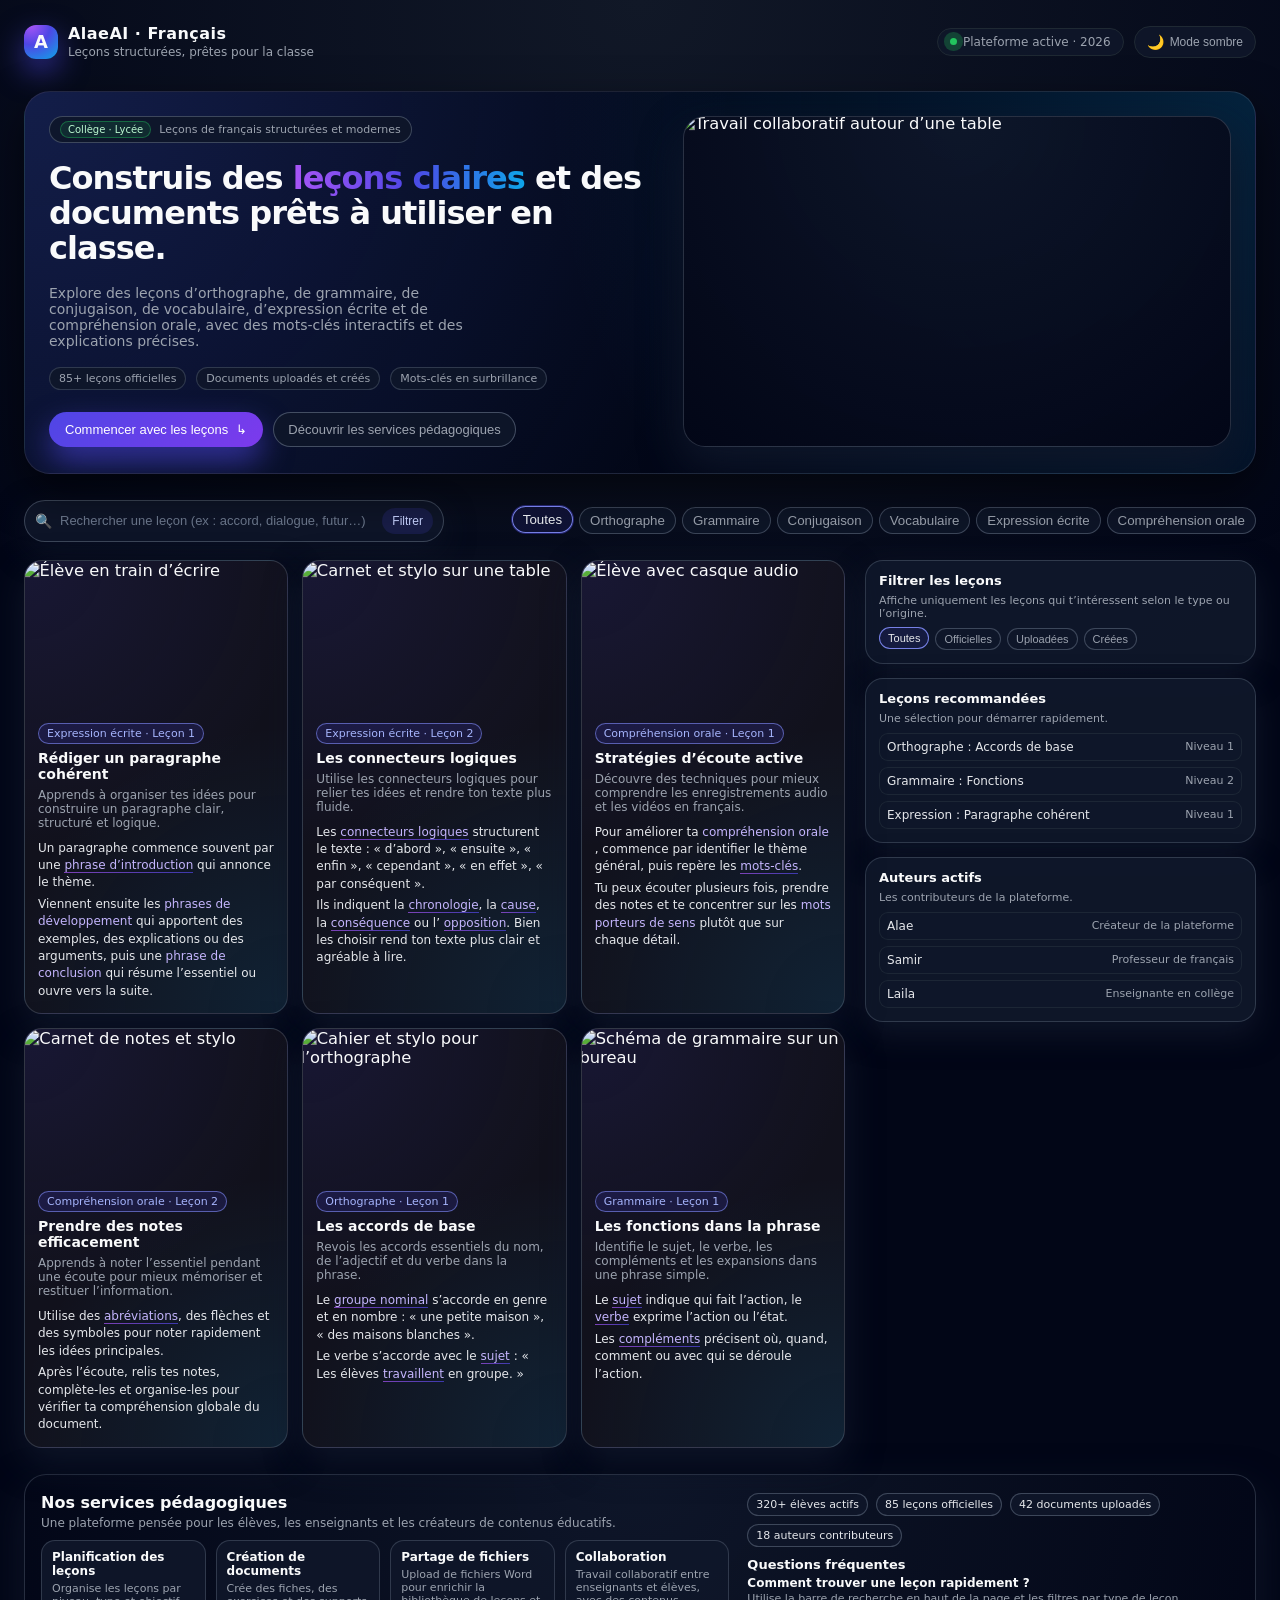
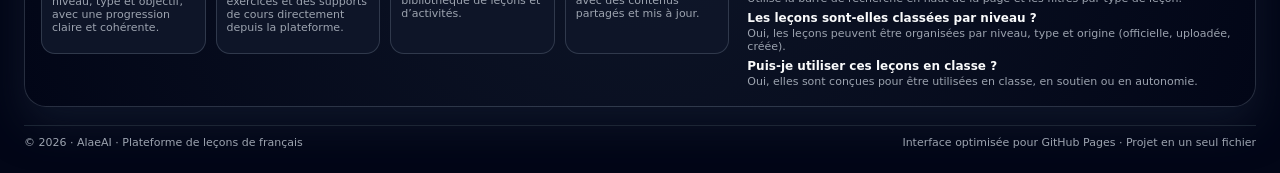
==== commit 2f73f958: "Update index.html" ====
--- a/index.html
+++ b/index.html
@@ -2,1077 +2,1358 @@
 <html lang="fr">
 <head>
   <meta charset="UTF-8" />
-  <title>AlaeAI – Plateforme de Leçons de Français</title>
-  <meta name="viewport" content="width=device-width, initial-scale=1.0" />
-  <link href="https://fonts.googleapis.com/css2?family=Poppins:wght@300;400;500;600;700&display=swap" rel="stylesheet" />
-  <link rel="stylesheet" href="https://cdnjs.cloudflare.com/ajax/libs/font-awesome/6.5.1/css/all.min.css" />
-  <link rel="stylesheet" href="style.css" />
+  <title>AlaeAI – Leçons de Français</title>
+  <meta name="viewport" content="width=device-width, initial-scale=1" />
+  <style>
+    :root {
+      --bg: #050509;
+      --bg-soft: #0c0c14;
+      --card: #11111c;
+      --accent: #4f46e5;
+      --accent-soft: rgba(79, 70, 229, 0.12);
+      --accent-strong: rgba(79, 70, 229, 0.25);
+      --text: #f9fafb;
+      --muted: #9ca3af;
+      --border: #1f2933;
+      --danger: #f97373;
+      --radius-lg: 18px;
+      --radius-md: 12px;
+      --shadow-soft: 0 18px 45px rgba(0, 0, 0, 0.55);
+      --transition-fast: 0.18s ease-out;
+      --transition-med: 0.28s ease-out;
+    }
+
+    * {
+      box-sizing: border-box;
+      margin: 0;
+      padding: 0;
+    }
+
+    body {
+      font-family: system-ui, -apple-system, BlinkMacSystemFont, "SF Pro Text", sans-serif;
+      background: radial-gradient(circle at top, #111827 0, #020617 45%, #020617 100%);
+      color: var(--text);
+      min-height: 100vh;
+      padding: 24px;
+      display: flex;
+      justify-content: center;
+    }
+
+    .page {
+      width: 100%;
+      max-width: 1240px;
+    }
+
+    header {
+      display: flex;
+      align-items: center;
+      justify-content: space-between;
+      margin-bottom: 32px;
+    }
+
+    .brand {
+      display: flex;
+      align-items: center;
+      gap: 10px;
+    }
+
+    .brand-logo {
+      width: 34px;
+      height: 34px;
+      border-radius: 12px;
+      background: radial-gradient(circle at 20% 0, #a855f7, #4f46e5 45%, #0ea5e9 100%);
+      display: flex;
+      align-items: center;
+      justify-content: center;
+      box-shadow: 0 12px 30px rgba(79, 70, 229, 0.6);
+      font-size: 18px;
+      font-weight: 700;
+    }
+
+    .brand-text {
+      display: flex;
+      flex-direction: column;
+      gap: 2px;
+    }
+
+    .brand-text span:first-child {
+      font-weight: 600;
+      letter-spacing: 0.03em;
+    }
+
+    .brand-text span:last-child {
+      font-size: 12px;
+      color: var(--muted);
+    }
+
+    .top-actions {
+      display: flex;
+      align-items: center;
+      gap: 10px;
+    }
+
+    .pill {
+      padding: 6px 12px;
+      border-radius: 999px;
+      border: 1px solid var(--border);
+      background: rgba(15, 23, 42, 0.9);
+      color: var(--muted);
+      font-size: 12px;
+      display: inline-flex;
+      align-items: center;
+      gap: 6px;
+    }
+
+    .pill-dot {
+      width: 7px;
+      height: 7px;
+      border-radius: 999px;
+      background: #22c55e;
+      box-shadow: 0 0 0 6px rgba(34, 197, 94, 0.25);
+    }
+
+    .btn-ghost {
+      border-radius: 999px;
+      border: 1px solid var(--border);
+      background: rgba(15, 23, 42, 0.9);
+      color: var(--muted);
+      font-size: 12px;
+      padding: 7px 12px;
+      cursor: pointer;
+      display: inline-flex;
+      align-items: center;
+      gap: 6px;
+      transition: background var(--transition-fast), border-color var(--transition-fast), transform var(--transition-fast);
+    }
+
+    .btn-ghost:hover {
+      background: rgba(15, 23, 42, 1);
+      border-color: #374151;
+      transform: translateY(-1px);
+    }
+
+    .btn-ghost span.icon {
+      font-size: 14px;
+    }
+
+    /* HERO */
+
+    .hero {
+      display: grid;
+      grid-template-columns: minmax(0, 1.1fr) minmax(0, 1fr);
+      gap: 32px;
+      padding: 24px 24px 26px;
+      border-radius: 26px;
+      background: radial-gradient(circle at top left, rgba(79, 70, 229, 0.18), transparent 55%),
+                  radial-gradient(circle at top right, rgba(14, 165, 233, 0.18), transparent 55%),
+                  #020617;
+      border: 1px solid rgba(148, 163, 184, 0.18);
+      box-shadow: var(--shadow-soft);
+      margin-bottom: 26px;
+      position: relative;
+      overflow: hidden;
+    }
+
+    .hero::before {
+      content: "";
+      position: absolute;
+      inset: -120px;
+      background: radial-gradient(circle at 0 0, rgba(56, 189, 248, 0.12), transparent 60%);
+      opacity: 0.7;
+      pointer-events: none;
+    }
+
+    .hero-left {
+      position: relative;
+      z-index: 1;
+      display: flex;
+      flex-direction: column;
+      gap: 18px;
+    }
+
+    .hero-kicker {
+      display: inline-flex;
+      align-items: center;
+      gap: 8px;
+      padding: 4px 10px;
+      border-radius: 999px;
+      background: rgba(15, 23, 42, 0.9);
+      border: 1px solid rgba(148, 163, 184, 0.35);
+      font-size: 11px;
+      color: var(--muted);
+      width: fit-content;
+    }
+
+    .hero-kicker span.badge {
+      padding: 2px 7px;
+      border-radius: 999px;
+      background: rgba(34, 197, 94, 0.12);
+      color: #bbf7d0;
+      font-size: 10px;
+      border: 1px solid rgba(34, 197, 94, 0.4);
+    }
+
+    .hero-title {
+      font-size: clamp(26px, 3vw, 32px);
+      line-height: 1.1;
+      letter-spacing: -0.03em;
+    }
+
+    .hero-title span.highlight {
+      background: linear-gradient(90deg, #a855f7, #4f46e5, #0ea5e9);
+      -webkit-background-clip: text;
+      color: transparent;
+    }
+
+    .hero-subtitle {
+      font-size: 14px;
+      color: var(--muted);
+      max-width: 460px;
+    }
+
+    .hero-metas {
+      display: flex;
+      flex-wrap: wrap;
+      gap: 10px;
+      font-size: 11px;
+      color: var(--muted);
+    }
+
+    .hero-metas span {
+      padding: 4px 9px;
+      border-radius: 999px;
+      background: rgba(15, 23, 42, 0.9);
+      border: 1px solid rgba(148, 163, 184, 0.25);
+    }
+
+    .hero-actions {
+      display: flex;
+      flex-wrap: wrap;
+      gap: 10px;
+      margin-top: 4px;
+    }
+
+    .btn-primary {
+      border-radius: 999px;
+      border: none;
+      padding: 9px 16px;
+      font-size: 13px;
+      font-weight: 500;
+      background: linear-gradient(135deg, #4f46e5, #7c3aed);
+      color: white;
+      cursor: pointer;
+      display: inline-flex;
+      align-items: center;
+      gap: 8px;
+      box-shadow: 0 14px 30px rgba(79, 70, 229, 0.6);
+      transition: transform var(--transition-med), box-shadow var(--transition-med), filter var(--transition-med);
+    }
+
+    .btn-primary:hover {
+      transform: translateY(-1px);
+      filter: brightness(1.05);
+      box-shadow: 0 18px 40px rgba(79, 70, 229, 0.75);
+    }
+
+    .btn-outline {
+      border-radius: 999px;
+      border: 1px solid rgba(148, 163, 184, 0.4);
+      padding: 9px 14px;
+      font-size: 13px;
+      background: rgba(15, 23, 42, 0.9);
+      color: var(--muted);
+      cursor: pointer;
+      display: inline-flex;
+      align-items: center;
+      gap: 8px;
+      transition: background var(--transition-fast), border-color var(--transition-fast), transform var(--transition-fast);
+    }
+
+    .btn-outline:hover {
+      background: rgba(15, 23, 42, 1);
+      border-color: rgba(148, 163, 184, 0.7);
+      transform: translateY(-1px);
+    }
+
+    .hero-right {
+      position: relative;
+      z-index: 1;
+      border-radius: 22px;
+      overflow: hidden;
+      background: radial-gradient(circle at top, rgba(15, 23, 42, 0.9), #020617);
+      border: 1px solid rgba(148, 163, 184, 0.25);
+      box-shadow: 0 18px 40px rgba(15, 23, 42, 0.9);
+    }
+
+    .hero-media {
+      width: 100%;
+      height: 100%;
+      min-height: 220px;
+      max-height: 320px;
+      display: flex;
+      align-items: stretch;
+      justify-content: center;
+    }
+
+    .hero-image-main {
+      width: 100%;
+      height: 100%;
+      object-fit: cover;
+      transform: scale(1.02) translateY(18px);
+      opacity: 0;
+      animation: heroFadeIn 1.2s ease forwards;
+    }
+
+    @keyframes heroFadeIn {
+      to {
+        transform: scale(1.02) translateY(0);
+        opacity: 1;
+      }
+    }
+
+    /* SEARCH + FILTERS */
+
+    .toolbar {
+      display: flex;
+      flex-wrap: wrap;
+      gap: 12px;
+      margin-bottom: 18px;
+      align-items: center;
+      justify-content: space-between;
+    }
+
+    .search-box {
+      flex: 1 1 260px;
+      max-width: 420px;
+      display: flex;
+      align-items: center;
+      gap: 8px;
+      padding: 7px 10px;
+      border-radius: 999px;
+      background: rgba(15, 23, 42, 0.95);
+      border: 1px solid rgba(148, 163, 184, 0.35);
+      box-shadow: 0 10px 30px rgba(15, 23, 42, 0.7);
+    }
+
+    .search-box input {
+      flex: 1;
+      border: none;
+      outline: none;
+      background: transparent;
+      color: var(--text);
+      font-size: 13px;
+    }
+
+    .search-box input::placeholder {
+      color: rgba(148, 163, 184, 0.7);
+    }
+
+    .search-icon {
+      font-size: 14px;
+      color: rgba(148, 163, 184, 0.9);
+    }
+
+    .search-btn {
+      border-radius: 999px;
+      border: none;
+      padding: 6px 10px;
+      font-size: 12px;
+      background: rgba(79, 70, 229, 0.16);
+      color: #c7d2fe;
+      cursor: pointer;
+      display: inline-flex;
+      align-items: center;
+      gap: 6px;
+      transition: background var(--transition-fast), transform var(--transition-fast);
+    }
+
+    .search-btn:hover {
+      background: rgba(79, 70, 229, 0.28);
+      transform: translateY(-1px);
+    }
+
+    .categories {
+      display: flex;
+      flex-wrap: wrap;
+      gap: 6px;
+      font-size: 12px;
+    }
+
+    .category-btn {
+      padding: 5px 10px;
+      border-radius: 999px;
+      border: 1px solid rgba(148, 163, 184, 0.35);
+      background: rgba(15, 23, 42, 0.9);
+      color: var(--muted);
+      cursor: pointer;
+      transition: background var(--transition-fast), border-color var(--transition-fast), color var(--transition-fast), transform var(--transition-fast);
+    }
+
+    .category-btn.active {
+      background: var(--accent-soft);
+      border-color: rgba(129, 140, 248, 0.9);
+      color: #e5e7eb;
+      box-shadow: 0 0 0 1px rgba(79, 70, 229, 0.4);
+      transform: translateY(-1px);
+    }
+
+    /* LAYOUT MAIN */
+
+    .layout {
+      display: grid;
+      grid-template-columns: minmax(0, 2.1fr) minmax(0, 1fr);
+      gap: 20px;
+      align-items: flex-start;
+    }
+
+    .lesson-grid {
+      display: grid;
+      grid-template-columns: repeat(auto-fill, minmax(230px, 1fr));
+      gap: 14px;
+    }
+
+    .lesson-card {
+      background: radial-gradient(circle at top left, rgba(79, 70, 229, 0.12), transparent 55%),
+                  radial-gradient(circle at bottom right, rgba(14, 165, 233, 0.12), transparent 55%),
+                  var(--card);
+      border-radius: var(--radius-lg);
+      border: 1px solid rgba(148, 163, 184, 0.25);
+      overflow: hidden;
+      box-shadow: 0 14px 35px rgba(15, 23, 42, 0.9);
+      display: flex;
+      flex-direction: column;
+      transform: translateY(0);
+      opacity: 0;
+      animation: cardIn 0.6s ease forwards;
+    }
+
+    @keyframes cardIn {
+      from {
+        transform: translateY(12px);
+        opacity: 0;
+      }
+      to {
+        transform: translateY(0);
+        opacity: 1;
+      }
+    }
+
+    .lesson-card-media {
+      position: relative;
+      height: 150px;
+      overflow: hidden;
+    }
+
+    .lesson-image {
+      width: 100%;
+      height: 100%;
+      object-fit: cover;
+      transform: scale(1.02);
+      transition: transform 0.5s ease, filter 0.5s ease;
+    }
+
+    .lesson-card:hover .lesson-image {
+      transform: scale(1.06);
+      filter: brightness(1.05);
+    }
+
+    .lesson-card-content {
+      padding: 12px 13px 13px;
+      display: flex;
+      flex-direction: column;
+      gap: 6px;
+    }
+
+    .lesson-type-label {
+      font-size: 11px;
+      color: #a5b4fc;
+      background: rgba(79, 70, 229, 0.16);
+      border-radius: 999px;
+      padding: 3px 8px;
+      width: fit-content;
+      border: 1px solid rgba(129, 140, 248, 0.6);
+    }
+
+    .lesson-title {
+      font-size: 14px;
+      font-weight: 600;
+    }
+
+    .lesson-description {
+      font-size: 12px;
+      color: var(--muted);
+    }
+
+    .lesson-body {
+      margin-top: 4px;
+      font-size: 12px;
+      color: #e5e7eb;
+      line-height: 1.45;
+    }
+
+    .lesson-body p + p {
+      margin-top: 4px;
+    }
+
+    .keyword {
+      color: #c4b5fd;
+      font-weight: 500;
+      cursor: pointer;
+      position: relative;
+    }
+
+    .keyword::after {
+      content: "";
+      position: absolute;
+      left: 0;
+      bottom: -1px;
+      width: 100%;
+      height: 1px;
+      background: linear-gradient(90deg, #a855f7, #4f46e5);
+      opacity: 0.7;
+    }
+
+    /* SIDEBAR */
+
+    .sidebar {
+      display: flex;
+      flex-direction: column;
+      gap: 14px;
+    }
+
+    .sidebar-section {
+      background: rgba(15, 23, 42, 0.96);
+      border-radius: var(--radius-lg);
+      border: 1px solid rgba(148, 163, 184, 0.25);
+      padding: 12px 13px 13px;
+      box-shadow: 0 12px 30px rgba(15, 23, 42, 0.9);
+    }
+
+    .sidebar-title {
+      font-size: 13px;
+      font-weight: 600;
+      margin-bottom: 6px;
+    }
+
+    .sidebar-subtitle {
+      font-size: 11px;
+      color: var(--muted);
+      margin-bottom: 8px;
+    }
+
+    .sidebar-list {
+      list-style: none;
+      display: flex;
+      flex-direction: column;
+      gap: 6px;
+      font-size: 12px;
+    }
+
+    .sidebar-list li {
+      display: flex;
+      justify-content: space-between;
+      gap: 8px;
+      padding: 6px 7px;
+      border-radius: 9px;
+      background: rgba(15, 23, 42, 0.9);
+      border: 1px solid rgba(31, 41, 55, 0.9);
+    }
+
+    .sidebar-list span.label {
+      color: #e5e7eb;
+    }
+
+    .sidebar-list span.meta {
+      color: var(--muted);
+      font-size: 11px;
+    }
+
+    .filter-chips {
+      display: flex;
+      flex-wrap: wrap;
+      gap: 6px;
+      margin-top: 4px;
+    }
+
+    .filter-chip {
+      font-size: 11px;
+      padding: 4px 8px;
+      border-radius: 999px;
+      border: 1px solid rgba(148, 163, 184, 0.35);
+      background: rgba(15, 23, 42, 0.9);
+      color: var(--muted);
+      cursor: pointer;
+      transition: background var(--transition-fast), border-color var(--transition-fast), color var(--transition-fast), transform var(--transition-fast);
+    }
+
+    .filter-chip.active {
+      background: var(--accent-soft);
+      border-color: rgba(129, 140, 248, 0.9);
+      color: #e5e7eb;
+      transform: translateY(-1px);
+    }
+
+    /* SERVICES / FOOTER */
+
+    .services {
+      margin-top: 26px;
+      padding: 18px 16px 18px;
+      border-radius: 22px;
+      background: radial-gradient(circle at top, rgba(15, 23, 42, 0.95), #020617);
+      border: 1px solid rgba(148, 163, 184, 0.25);
+      box-shadow: 0 18px 40px rgba(15, 23, 42, 0.9);
+      display: grid;
+      grid-template-columns: minmax(0, 1.4fr) minmax(0, 1fr);
+      gap: 18px;
+    }
+
+    .services-left h2 {
+      font-size: 16px;
+      margin-bottom: 4px;
+    }
+
+    .services-left p {
+      font-size: 12px;
+      color: var(--muted);
+      margin-bottom: 10px;
+    }
+
+    .services-grid {
+      display: grid;
+      grid-template-columns: repeat(auto-fit, minmax(160px, 1fr));
+      gap: 10px;
+      font-size: 12px;
+    }
+
+    .service-card {
+      background: rgba(15, 23, 42, 0.95);
+      border-radius: 14px;
+      border: 1px solid rgba(148, 163, 184, 0.25);
+      padding: 9px 10px;
+    }
+
+    .service-card h3 {
+      font-size: 12px;
+      margin-bottom: 4px;
+    }
+
+    .service-card p {
+      font-size: 11px;
+      color: var(--muted);
+    }
+
+    .services-right {
+      font-size: 12px;
+      display: flex;
+      flex-direction: column;
+      gap: 10px;
+    }
+
+    .stats-row {
+      display: flex;
+      flex-wrap: wrap;
+      gap: 8px;
+      font-size: 11px;
+    }
+
+    .stat-pill {
+      padding: 4px 8px;
+      border-radius: 999px;
+      background: rgba(15, 23, 42, 0.95);
+      border: 1px solid rgba(148, 163, 184, 0.35);
+      color: #e5e7eb;
+    }
+
+    .faq-item + .faq-item {
+      margin-top: 6px;
+    }
+
+    .faq-item h4 {
+      font-size: 12px;
+      margin-bottom: 2px;
+    }
+
+    .faq-item p {
+      font-size: 11px;
+      color: var(--muted);
+    }
+
+    footer {
+      margin-top: 18px;
+      font-size: 11px;
+      color: var(--muted);
+      display: flex;
+      justify-content: space-between;
+      gap: 8px;
+      border-top: 1px solid rgba(31, 41, 55, 0.9);
+      padding-top: 10px;
+    }
+
+    /* TOOLTIP */
+
+    #tooltip {
+      position: fixed;
+      z-index: 50;
+      padding: 6px 8px;
+      border-radius: 8px;
+      background: rgba(15, 23, 42, 0.98);
+      border: 1px solid rgba(148, 163, 184, 0.6);
+      color: #e5e7eb;
+      font-size: 11px;
+      pointer-events: none;
+      transform: translate(-50%, -120%);
+      white-space: nowrap;
+      box-shadow: 0 12px 30px rgba(15, 23, 42, 0.9);
+    }
+
+    #tooltip.hidden {
+      display: none;
+    }
+
+    /* RESPONSIVE */
+
+    @media (max-width: 960px) {
+      body {
+        padding: 16px;
+      }
+      .hero {
+        grid-template-columns: minmax(0, 1fr);
+      }
+      .hero-right {
+        order: -1;
+      }
+      .layout {
+        grid-template-columns: minmax(0, 1fr);
+      }
+      .services {
+        grid-template-columns: minmax(0, 1fr);
+      }
+      footer {
+        flex-direction: column;
+      }
+    }
+  </style>
 </head>
 <body>
-  <div class="app-header-top">
-    <span><i class="fa fa-phone"></i> +212 600 000 000</span>
-    <span><i class="fa fa-map-marker-alt"></i> Tanger, Maroc</span>
-    <span><i class="fa fa-envelope"></i> contact@alaeai.com</span>
-  </div>
-
-  <header class="app-header">
-    <div class="header-left">
-      <div class="logo">
-        <span class="logo-main">AlaeAI</span>
-        <span class="logo-sub">Plateforme de Leçons Premium</span>
+  <div class="page">
+    <header>
+      <div class="brand">
+        <div class="brand-logo">A</div>
+        <div class="brand-text">
+          <span>AlaeAI · Français</span>
+          <span>Leçons structurées, prêtes pour la classe</span>
+        </div>
       </div>
-    </div>
-    <div class="header-center">
-      <div class="search-bar">
-        <input
-          type="text"
-          id="searchInput"
-          placeholder="Rechercher une leçon, un mot-clé, un type..."
-          aria-label="Rechercher une leçon"
-        />
-        <button id="searchButton" class="btn btn-primary">
-          <i class="fa fa-search"></i>
-          <span>Rechercher</span>
+      <div class="top-actions">
+        <div class="pill">
+          <span class="pill-dot"></span>
+          <span>Plateforme active · 2026</span>
+        </div>
+        <button class="btn-ghost" id="darkModeToggle">
+          <span class="icon">🌙</span>
+          <span>Mode sombre</span>
         </button>
       </div>
-    </div>
-    <div class="header-right">
-      <button id="darkModeToggle" class="btn btn-ghost" aria-label="Basculer le mode sombre">
-        <i class="fa fa-moon"></i>
-        <span>Mode sombre</span>
-      </button>
-      <div class="admin-status">
-        <span id="adminStatusLabel" class="admin-status-label">Visiteur</span>
-        <button id="adminLoginButton" class="btn btn-outline">
-          <i class="fa fa-user-shield"></i>
-          <span>Admin</span>
-        </button>
-        <button id="adminLogoutButton" class="btn btn-outline hidden">
-          <i class="fa fa-door-open"></i>
-          <span>Quitter</span>
+    </header>
+
+    <section class="hero">
+      <div class="hero-left">
+        <div class="hero-kicker">
+          <span class="badge">Collège · Lycée</span>
+          <span>Leçons de français structurées et modernes</span>
+        </div>
+        <h1 class="hero-title">
+          Construis des <span class="highlight">leçons claires</span> et des documents prêts à utiliser en classe.
+        </h1>
+        <p class="hero-subtitle">
+          Explore des leçons d’orthographe, de grammaire, de conjugaison, de vocabulaire, d’expression écrite et de compréhension orale, avec des mots-clés interactifs et des explications précises.
+        </p>
+        <div class="hero-metas">
+          <span>85+ leçons officielles</span>
+          <span>Documents uploadés et créés</span>
+          <span>Mots-clés en surbrillance</span>
+        </div>
+        <div class="hero-actions">
+          <button class="btn-primary">
+            <span>Commencer avec les leçons</span>
+            <span>↳</span>
+          </button>
+          <button class="btn-outline">
+            <span>Découvrir les services pédagogiques</span>
+          </button>
+        </div>
+      </div>
+      <div class="hero-right">
+        <div class="hero-media">
+          <img
+            class="hero-image-main"
+            src="https://images.unsplash.com/photo-1521737604893-d14cc237f11d?auto=format&fit=crop&w=1200&q=80"
+            alt="Travail collaboratif autour d’une table"
+          />
+        </div>
+      </div>
+    </section>
+
+    <section class="toolbar">
+      <div class="search-box">
+        <span class="search-icon">🔍</span>
+        <input id="searchInput" type="text" placeholder="Rechercher une leçon (ex : accord, dialogue, futur…)" />
+        <button id="searchButton" class="search-btn">
+          <span>Filtrer</span>
         </button>
       </div>
-    </div>
-  </header>
-
-  <section class="hero">
-    <div class="hero-content">
-      <h1>Perfectionniste à chaque niveau</h1>
-      <p>Une plateforme moderne pour organiser, explorer et vivre les leçons de français comme un véritable espace premium.</p>
-      <div class="hero-actions">
-        <button class="btn btn-primary">Commencer une leçon</button>
-        <button class="btn btn-outline">Voir les services</button>
+      <div class="categories">
+        <button class="category-btn active" data-category="all">Toutes</button>
+        <button class="category-btn" data-category="orthographe">Orthographe</button>
+        <button class="category-btn" data-category="grammaire">Grammaire</button>
+        <button class="category-btn" data-category="conjugaison">Conjugaison</button>
+        <button class="category-btn" data-category="vocabulaire">Vocabulaire</button>
+        <button class="category-btn" data-category="expression">Expression écrite</button>
+        <button class="category-btn" data-category="comprehension">Compréhension orale</button>
       </div>
-      <div class="hero-stats">
-        <div class="hero-stat-item">
-          <span class="hero-stat-number">120+</span>
-          <span class="hero-stat-label">Leçons structurées</span>
-        </div>
-        <div class="hero-stat-item">
-          <span class="hero-stat-number">40+</span>
-          <span class="hero-stat-label">Documents partagés</span>
-        </div>
-        <div class="hero-stat-item">
-          <span class="hero-stat-number">15</span>
-          <span class="hero-stat-label">Types de contenus</span>
-        </div>
-      </div>
-    </div>
-    <div class="hero-media">
-      <img src="https://images.unsplash.com/photo-1522202176988-66273c2fd55f?auto=format&fit=crop&w=1200&q=80" alt="Équipe en réunion" class="hero-image-main" />
-      <img src="https://images.unsplash.com/photo-1521737604893-d14cc237f11d?auto=format&fit=crop&w=800&q=80" alt="Collaboration et apprentissage" class="hero-image-secondary" />
-    </div>
-  </section>
-
-  <nav class="category-nav">
-    <button class="category-btn active" data-category="all">Toutes</button>
-    <button class="category-btn" data-category="orthographe">Orthographe</button>
-    <button class="category-btn" data-category="grammaire">Grammaire</button>
-    <button class="category-btn" data-category="conjugaison">Conjugaison</button>
-    <button class="category-btn" data-category="vocabulaire">Vocabulaire</button>
-    <button class="category-btn" data-category="expression">Expression écrite</button>
-    <button class="category-btn" data-category="comprehension">Compréhension orale</button>
-  </nav>
-
-  <main class="app-main">
-    <section class="main-content">
-      <header class="section-header">
-        <div>
-          <h2>Leçons de français structurées et modernes</h2>
-          <p>Explore des leçons claires, interactives et organisées par type : orthographe, grammaire, conjugaison, vocabulaire, expression et compréhension.</p>
-        </div>
-        <div class="flex">
-          <button id="openUploadModalButton" class="btn btn-accent admin-only">
-            <i class="fa fa-upload"></i>
-            <span>Uploader un fichier</span>
-          </button>
-          <button id="openCreateModalButton" class="btn btn-primary admin-only" style="margin-left:8px;">
-            <i class="fa fa-file-word"></i>
-            <span>Créer un document</span>
-          </button>
-        </div>
-      </header>
-
+    </section>
+
+    <main class="layout">
       <section id="lessonsContainer" class="lesson-grid">
-        <article class="lesson-card" data-category="orthographe" data-type="base">
+        <!-- Expression écrite -->
+        <article class="lesson-card" data-category="expression" data-type="officielle">
           <div class="lesson-card-media">
-            <img class="lesson-image" src="https://images.unsplash.com/photo-1529070538774-1843cb3265df?auto=format&fit=crop&w=1200&q=80" alt="Orthographe - Accords de base" />
-            <img class="secondary-image" src="https://images.unsplash.com/photo-1524995997946-a1c2e315a42f?auto=format&fit=crop&w=600&q=80" alt="Dictionnaire et stylo" />
+            <img
+              class="lesson-image"
+              src="https://images.unsplash.com/photo-1523580846011-d3a5bc25702b?auto=format&fit=crop&w=1200&q=80"
+              alt="Élève en train d’écrire"
+            />
+          </div>
+          <div class="lesson-card-content">
+            <div class="lesson-type-label">Expression écrite · Leçon 1</div>
+            <h3 class="lesson-title">Rédiger un paragraphe cohérent</h3>
+            <p class="lesson-description">
+              Apprends à organiser tes idées pour construire un paragraphe clair, structuré et logique.
+            </p>
+            <div class="lesson-body">
+              <p>
+                Un paragraphe commence souvent par une
+                <span class="keyword" data-tooltip="Elle présente l’idée principale du paragraphe.">phrase d’introduction</span>
+                qui annonce le thème.
+              </p>
+              <p>
+                Viennent ensuite les
+                <span class="keyword" data-tooltip="Elles développent et justifient l’idée principale.">phrases de développement</span>
+                qui apportent des exemples, des explications ou des arguments, puis une
+                <span class="keyword" data-tooltip="Elle clôt le paragraphe ou prépare la transition.">phrase de conclusion</span>
+                qui résume l’essentiel ou ouvre vers la suite.
+              </p>
+            </div>
+          </div>
+        </article>
+
+        <article class="lesson-card" data-category="expression" data-type="officielle">
+          <div class="lesson-card-media">
+            <img
+              class="lesson-image"
+              src="https://images.unsplash.com/photo-1517841905240-472988babdf9?auto=format&fit=crop&w=1200&q=80"
+              alt="Carnet et stylo sur une table"
+            />
+          </div>
+          <div class="lesson-card-content">
+            <div class="lesson-type-label">Expression écrite · Leçon 2</div>
+            <h3 class="lesson-title">Les connecteurs logiques</h3>
+            <p class="lesson-description">
+              Utilise les connecteurs logiques pour relier tes idées et rendre ton texte plus fluide.
+            </p>
+            <div class="lesson-body">
+              <p>
+                Les
+                <span class="keyword" data-tooltip="Mots qui relient les phrases et les idées.">connecteurs logiques</span>
+                structurent le texte : « d’abord », « ensuite », « enfin », « cependant », « en effet », « par conséquent ».
+              </p>
+              <p>
+                Ils indiquent la
+                <span class="keyword" data-tooltip="Ordre des événements.">chronologie</span>,
+                la
+                <span class="keyword" data-tooltip="Pourquoi quelque chose se produit.">cause</span>,
+                la
+                <span class="keyword" data-tooltip="Ce qui résulte d’un fait.">conséquence</span>
+                ou l’
+                <span class="keyword" data-tooltip="Idée qui s’oppose à une autre.">opposition</span>.
+                Bien les choisir rend ton texte plus clair et agréable à lire.
+              </p>
+            </div>
+          </div>
+        </article>
+
+        <!-- Compréhension orale -->
+        <article class="lesson-card" data-category="comprehension" data-type="officielle">
+          <div class="lesson-card-media">
+            <img
+              class="lesson-image"
+              src="https://images.unsplash.com/photo-1517840933442-d2d1a05edb75?auto=format&fit=crop&w=1200&q=80"
+              alt="Élève avec casque audio"
+            />
+          </div>
+          <div class="lesson-card-content">
+            <div class="lesson-type-label">Compréhension orale · Leçon 1</div>
+            <h3 class="lesson-title">Stratégies d’écoute active</h3>
+            <p class="lesson-description">
+              Découvre des techniques pour mieux comprendre les enregistrements audio et les vidéos en français.
+            </p>
+            <div class="lesson-body">
+              <p>
+                Pour améliorer ta
+                <span class="keyword" data-tooltip="Capacité à comprendre un message entendu.">compréhension orale</span>,
+                commence par identifier le thème général, puis repère les
+                <span class="keyword" data-tooltip="Mots importants qui portent le sens.">mots-clés</span>.
+              </p>
+              <p>
+                Tu peux écouter plusieurs fois, prendre des notes et te concentrer sur les
+                <span class="keyword" data-tooltip="Mots essentiels pour comprendre le message.">mots porteurs de sens</span>
+                plutôt que sur chaque détail.
+              </p>
+            </div>
+          </div>
+        </article>
+
+        <article class="lesson-card" data-category="comprehension" data-type="officielle">
+          <div class="lesson-card-media">
+            <img
+              class="lesson-image"
+              src="https://images.unsplash.com/photo-1528207776546-365bb710ee93?auto=format&fit=crop&w=1200&q=80"
+              alt="Carnet de notes et stylo"
+            />
+          </div>
+          <div class="lesson-card-content">
+            <div class="lesson-type-label">Compréhension orale · Leçon 2</div>
+            <h3 class="lesson-title">Prendre des notes efficacement</h3>
+            <p class="lesson-description">
+              Apprends à noter l’essentiel pendant une écoute pour mieux mémoriser et restituer l’information.
+            </p>
+            <div class="lesson-body">
+              <p>
+                Utilise des
+                <span class="keyword" data-tooltip="Formes abrégées de mots pour écrire plus vite.">abréviations</span>,
+                des flèches et des symboles pour noter rapidement les idées principales.
+              </p>
+              <p>
+                Après l’écoute, relis tes notes, complète-les et organise-les pour vérifier ta compréhension globale du document.
+              </p>
+            </div>
+          </div>
+        </article>
+
+        <!-- Orthographe -->
+        <article class="lesson-card" data-category="orthographe" data-type="officielle">
+          <div class="lesson-card-media">
+            <img
+              class="lesson-image"
+              src="https://images.unsplash.com/photo-1522202176988-66273c2fd55f?auto=format&fit=crop&w=1200&q=80"
+              alt="Cahier et stylo pour l’orthographe"
+            />
           </div>
           <div class="lesson-card-content">
             <div class="lesson-type-label">Orthographe · Leçon 1</div>
             <h3 class="lesson-title">Les accords de base</h3>
-            <p class="lesson-description">Découvre les règles essentielles pour accorder les adjectifs, les noms et les participes passés en français.</p>
+            <p class="lesson-description">
+              Revois les accords essentiels du nom, de l’adjectif et du verbe dans la phrase.
+            </p>
             <div class="lesson-body">
-              <p>En français, l’<span class="keyword" data-tooltip="L’adjectif s’accorde en genre et en nombre avec le nom.">adjectif qualificatif</span> s’accorde avec le nom qu’il complète. Par exemple : « une maison <span class="keyword" data-tooltip="Féminin singulier.">blanche</span> », « des maisons <span class="keyword" data-tooltip="Féminin pluriel.">blanches</span> ».</p>
-              <p>Le <span class="keyword" data-tooltip="Le participe passé peut s’accorder avec le COD placé avant.">participe passé</span> employé avec l’auxiliaire « être » s’accorde toujours avec le sujet : « elles sont <span class="keyword" data-tooltip="Féminin pluriel.">arrivées</span> ». Avec « avoir », il s’accorde avec le COD si celui-ci est placé avant : « les lettres qu’il a <span class="keyword" data-tooltip="Accord avec COD placé avant.">écrites</span> ».</p>
+              <p>
+                Le
+                <span class="keyword" data-tooltip="Lien entre le nom et les mots qui le complètent.">groupe nominal</span>
+                s’accorde en genre et en nombre : « une petite maison », « des maisons blanches ».
+              </p>
+              <p>
+                Le verbe s’accorde avec le
+                <span class="keyword" data-tooltip="Mot qui indique qui fait l’action.">sujet</span>
+                : « Les élèves
+                <span class="keyword" data-tooltip="Verbe conjugué au pluriel.">travaillent</span>
+                en groupe. »
+              </p>
             </div>
           </div>
         </article>
 
-        <article class="lesson-card" data-category="orthographe" data-type="base">
+        <!-- Grammaire -->
+        <article class="lesson-card" data-category="grammaire" data-type="officielle">
           <div class="lesson-card-media">
-            <img class="lesson-image" src="https://images.unsplash.com/photo-1517976487492-5750f3195933?auto=format&fit=crop&w=1200&q=80" alt="Orthographe - Homophones" />
-            <img class="secondary-image" src="https://images.unsplash.com/photo-1528207776546-365bb710ee93?auto=format&fit=crop&w=600&q=80" alt="Cahier de notes" />
-          </div>
-          <div class="lesson-card-content">
-            <div class="lesson-type-label">Orthographe · Leçon 2</div>
-            <h3 class="lesson-title">Les homophones grammaticaux</h3>
-            <p class="lesson-description">Apprends à distinguer les homophones les plus fréquents : « a / à », « et / est », « son / sont », etc.</p>
-            <div class="lesson-body">
-              <p>On confond souvent les mots qui se prononcent de la même façon mais n’ont pas le même sens. Par exemple, « <span class="keyword" data-tooltip="Forme du verbe avoir.">a</span> » est une forme du verbe « avoir », alors que « <span class="keyword" data-tooltip="Préposition de lieu ou de temps.">à</span> » est une préposition.</p>
-              <p>De même, « <span class="keyword" data-tooltip="Conjonction de coordination.">et</span> » relie deux éléments, tandis que « <span class="keyword" data-tooltip="Forme du verbe être.">est</span> » est une forme du verbe « être ». Pour « <span class="keyword" data-tooltip="Déterminant possessif.">son</span> » et « <span class="keyword" data-tooltip="Forme du verbe être au pluriel.">sont</span> », le premier est un déterminant possessif, le second une forme du verbe « être ».</p>
-            </div>
-          </div>
-        </article>
-
-        <article class="lesson-card" data-category="grammaire" data-type="base">
-          <div class="lesson-card-media">
-            <img class="lesson-image" src="https://images.unsplash.com/photo-1523580846011-d3a5bc25702b?auto=format&fit=crop&w=1200&q=80" alt="Grammaire - Types de phrases" />
-            <img class="secondary-image" src="https://images.unsplash.com/photo-1518085250887-2f903c200fee?auto=format&fit=crop&w=600&q=80" alt="Tableau et schémas" />
+            <img
+              class="lesson-image"
+              src="https://images.unsplash.com/photo-1522202195461-41a511c0e1e5?auto=format&fit=crop&w=1200&q=80"
+              alt="Schéma de grammaire sur un bureau"
+            />
           </div>
           <div class="lesson-card-content">
             <div class="lesson-type-label">Grammaire · Leçon 1</div>
-            <h3 class="lesson-title">Les types de phrases</h3>
-            <p class="lesson-description">Identifie les différents types de phrases : déclarative, interrogative, impérative et exclamative.</p>
+            <h3 class="lesson-title">Les fonctions dans la phrase</h3>
+            <p class="lesson-description">
+              Identifie le sujet, le verbe, les compléments et les expansions dans une phrase simple.
+            </p>
             <div class="lesson-body">
-              <p>La phrase <span class="keyword" data-tooltip="Elle sert à donner une information.">déclarative</span> permet d’affirmer ou de nier quelque chose : « Il fait beau. »</p>
-              <p>La phrase <span class="keyword" data-tooltip="Elle sert à poser une question.">interrogative</span> pose une question : « Fait-il beau ? ». La phrase <span class="keyword" data-tooltip="Elle sert à donner un ordre ou un conseil.">impérative</span> donne un ordre ou un conseil : « Ferme la porte. » Enfin, la phrase <span class="keyword" data-tooltip="Elle exprime un sentiment fort.">exclamative</span> exprime un sentiment : « Comme il fait beau ! »</p>
-            </div>
-          </div>
-        </article>
-
-        <article class="lesson-card" data-category="grammaire" data-type="base">
-          <div class="lesson-card-media">
-            <img class="lesson-image" src="https://images.unsplash.com/photo-1529070538774-1843cb3265df?auto=format&fit=crop&w=1200&q=80" alt="Grammaire - Fonctions dans la phrase" />
-            <img class="secondary-image" src="https://images.unsplash.com/photo-1517840933442-d2d1a05edb75?auto=format&fit=crop&w=600&q=80" alt="Schéma de phrase" />
-          </div>
-          <div class="lesson-card-content">
-            <div class="lesson-type-label">Grammaire · Leçon 2</div>
-            <h3 class="lesson-title">Les fonctions dans la phrase</h3>
-            <p class="lesson-description">Comprends les fonctions essentielles : sujet, verbe, COD, COI, attribut, complément circonstanciel.</p>
-            <div class="lesson-body">
-              <p>Le <span class="keyword" data-tooltip="Ce dont on parle dans la phrase.">sujet</span> indique de qui ou de quoi on parle. Le <span class="keyword" data-tooltip="Cœur de la phrase, il exprime l’action ou l’état.">verbe</span> exprime l’action ou l’état.</p>
-              <p>Le <span class="keyword" data-tooltip="Complément d’objet direct.">COD</span> complète directement le verbe : « Il mange une pomme. ». Le <span class="keyword" data-tooltip="Complément d’objet indirect.">COI</span> est introduit par une préposition : « Il parle à son ami. ». L’<span class="keyword" data-tooltip="Il précise une caractéristique du sujet.">attribut du sujet</span> suit un verbe d’état : « Elle est <span class="keyword" data-tooltip="Adjectif attribut du sujet.">heureuse</span>. »</p>
-            </div>
-          </div>
-        </article>
-
-        <article class="lesson-card" data-category="conjugaison" data-type="base">
-          <div class="lesson-card-media">
-            <img class="lesson-image" src="https://images.unsplash.com/photo-1528207776546-365bb710ee93?auto=format&fit=crop&w=1200&q=80" alt="Conjugaison - Présent de l'indicatif" />
-            <img class="secondary-image" src="https://images.unsplash.com/photo-1523580846011-d3a5bc25702b?auto=format&fit=crop&w=600&q=80" alt="Tableau de conjugaison" />
-          </div>
-          <div class="lesson-card-content">
-            <div class="lesson-type-label">Conjugaison · Leçon 1</div>
-            <h3 class="lesson-title">Le présent de l’indicatif</h3>
-            <p class="lesson-description">Maîtrise la conjugaison des verbes du premier, deuxième et troisième groupe au présent de l’indicatif.</p>
-            <div class="lesson-body">
-              <p>Les verbes du <span class="keyword" data-tooltip="Verbes en -er (sauf aller).">premier groupe</span> se terminent en « -er » : « parler », « aimer », « jouer ». Au présent : « je parle », « tu parles », « il parle », « nous parlons », « vous parlez », « ils parlent ».</p>
-              <p>Les verbes du <span class="keyword" data-tooltip="Verbes en -ir avec participe présent en -issant.">deuxième groupe</span> comme « finir » donnent : « je finis », « tu finis », « il finit », « nous finissons », « vous finissez », « ils finissent ». Les verbes du <span class="keyword" data-tooltip="Tous les autres verbes, souvent irréguliers.">troisième groupe</span> sont plus irréguliers : « je vais », « tu prends », « il vient », etc.</p>
-            </div>
-          </div>
-        </article>
-
-        <article class="lesson-card" data-category="conjugaison" data-type="base">
-          <div class="lesson-card-media">
-            <img class="lesson-image" src="https://images.unsplash.com/photo-1517841905240-472988babdf9?auto=format&fit=crop&w=1200&q=80" alt="Conjugaison - Passé composé" />
-            <img class="secondary-image" src="https://images.unsplash.com/photo-1517976487492-5750f3195933?auto=format&fit=crop&w=600&q=80" alt="Cahier de conjugaison" />
-          </div>
-          <div class="lesson-card-content">
-            <div class="lesson-type-label">Conjugaison · Leçon 2</div>
-            <h3 class="lesson-title">Le passé composé</h3>
-            <p class="lesson-description">Apprends à former le passé composé avec les auxiliaires « être » et « avoir » et à accorder le participe passé.</p>
-            <div class="lesson-body">
-              <p>Le passé composé se forme avec l’<span class="keyword" data-tooltip="Auxiliaire être ou avoir au présent.">auxiliaire</span> « être » ou « avoir » au présent, suivi du <span class="keyword" data-tooltip="Forme invariable ou accordée selon la règle.">participe passé</span>.</p>
-              <p>Avec « être », le participe passé s’accorde avec le sujet : « elles sont <span class="keyword" data-tooltip="Féminin pluriel.">arrivées</span> ». Avec « avoir », il s’accorde avec le COD si celui-ci est placé avant : « les lettres qu’il a <span class="keyword" data-tooltip="Accord avec COD placé avant.">écrites</span> ».</p>
-            </div>
-          </div>
-        </article>
-
-        <article class="lesson-card" data-category="vocabulaire" data-type="base">
-          <div class="lesson-card-media">
-            <img class="lesson-image" src="https://images.unsplash.com/photo-1517840933442-d2d1a05edb75?auto=format&fit=crop&w=1200&q=80" alt="Vocabulaire - Champs lexicaux" />
-            <img class="secondary-image" src="https://images.unsplash.com/photo-1524995997946-a1c2e315a42f?auto=format&fit=crop&w=600&q=80" alt="Livres et dictionnaire" />
-          </div>
-          <div class="lesson-card-content">
-            <div class="lesson-type-label">Vocabulaire · Leçon 1</div>
-            <h3 class="lesson-title">Les champs lexicaux</h3>
-            <p class="lesson-description">Enrichis ton vocabulaire en repérant les mots qui appartiennent au même champ lexical.</p>
-            <div class="lesson-body">
-              <p>Un <span class="keyword" data-tooltip="Ensemble de mots liés à une même idée.">champ lexical</span> regroupe des mots qui se rapportent à une même idée. Par exemple, pour le champ lexical de la mer : « vague », « sable », « bateau », « rivage », « marée ».</p>
-              <p>Identifier les champs lexicaux permet de mieux comprendre le thème d’un texte et d’enrichir son vocabulaire en utilisant des mots variés mais cohérents.</p>
-            </div>
-          </div>
-        </article>
-
-        <article class="lesson-card" data-category="vocabulaire" data-type="base">
-          <div class="lesson-card-media">
-            <img class="lesson-image" src="https://images.unsplash.com/photo-1528207776546-365bb710ee93?auto=format&fit=crop&w=1200&q=80" alt="Vocabulaire - Synonymes et antonymes" />
-            <img class="secondary-image" src="https://images.unsplash.com/photo-1518085250887-2f903c200fee?auto=format&fit=crop&w=600&q=80" alt="Carnet de vocabulaire" />
-          </div>
-          <div class="lesson-card-content">
-            <div class="lesson-type-label">Vocabulaire · Leçon 2</div>
-            <h3 class="lesson-title">Synonymes et antonymes</h3>
-            <p class="lesson-description">Découvre comment utiliser des synonymes et des antonymes pour rendre tes textes plus riches et précis.</p>
-            <div class="lesson-body">
-              <p>Les <span class="keyword" data-tooltip="Mots de sens proche.">synonymes</span> sont des mots de sens proche : « content » et « heureux ». Les <span class="keyword" data-tooltip="Mots de sens contraire.">antonymes</span> sont des mots de sens contraire : « grand » et « petit ».</p>
-              <p>Utiliser des synonymes permet d’éviter les répétitions, tandis que les antonymes aident à créer des oppositions et à nuancer le sens d’un texte.</p>
-            </div>
-          </div>
-        </article>
-
-        <article class="lesson-card" data-category="expression" data-type="base">
-          <div class="lesson-card-media">
-            <img class="lesson-image" src="https://images.unsplash.com/photo-1523580846011-d3a5bc25702b?auto=format&fit=crop&w=1200&q=80" alt="Expression écrite - Rédiger un paragraphe" />
-            <img class="secondary-image" src="https://images.unsplash.com/photo-1517976487492-5750f3195933?auto=format&fit=crop&w=600&q=80" alt="Stylo et carnet" />
-          </div>
-          <div class="lesson-card-content">
-            <div class="lesson-type-label">Expression écrite · Leçon 1</div>
-            <h3 class="lesson-title">Rédiger un paragraphe cohérent</h3>
-            <p class="lesson-description">Apprends à organiser tes idées pour construire un paragraphe clair, structuré et logique.</p>
-            <div class="lesson-body">
-              <p>Un paragraphe commence souvent par une <span class="keyword" data-tooltip="Elle annonce le thème du paragraphe.">phrase d’introduction</span> qui présente l’idée principale.</p>
-              <p>Ensuite, on développe cette idée avec des <span class="keyword" data-tooltip="Elles apportent des précisions, des exemples, des explications.">phrases de développement</span>. Enfin, une <span class="keyword" data-tooltip="Elle conclut ou ouvre sur la suite.">phrase de conclusion</span> peut résumer ou préparer la transition vers le paragraphe suivant.</p>
-            </div>
-          </div>
-        </article>
-
-        <article class="lesson-card" data-category="expression" data-type="base">
-          <div class="lesson-card-media">
-            <img class="lesson-image" src="https://images.unsplash.com/photo-1517841905240-472988babdf9?auto=format&fit=crop&w=1200&q=80" alt="Expression écrite - Connecteurs logiques" />
-            <img class="secondary-image" src="https://images.unsplash.com/photo-1524995997946-a1c2e315a42f?auto=format&fit=crop&w=600&q=80" alt="Notes et flèches" />
-          </div>
-          <div class="lesson-card-content">
-            <div class="lesson-type-label">Expression écrite · Leçon 2</div>
-            <h3 class="lesson-title">Les connecteurs logiques</h3>
-            <p class="lesson-description">Utilise les connecteurs logiques pour relier tes idées et rendre ton texte plus fluide.</p>
-            <div class="lesson-body">
-              <p>Les <span class="keyword" data-tooltip="Mots ou groupes de mots qui relient les idées.">connecteurs logiques</span> permettent d’organiser le discours : « d’abord », « ensuite », « enfin », « cependant », « en effet », « par conséquent ».</p>
-              <p>Ils indiquent la chronologie, la cause, la conséquence, l’opposition ou l’explication. Bien les choisir rend ton texte plus clair et plus agréable à lire.</p>
-            </div>
-          </div>
-        </article>
-
-        <article class="lesson-card" data-category="comprehension" data-type="base">
-          <div class="lesson-card-media">
-            <img class="lesson-image" src="https://images.unsplash.com/photo-1518085250887-2f903c200fee?auto=format&fit=crop&w=1200&q=80" alt="Compréhension orale - Stratégies d'écoute" />
-            <img class="secondary-image" src="https://images.unsplash.com/photo-1517840933442-d2d1a05edb75?auto=format&fit=crop&w=600&q=80" alt="Casque audio" />
-          </div>
-          <div class="lesson-card-content">
-            <div class="lesson-type-label">Compréhension orale · Leçon 1</div>
-            <h3 class="lesson-title">Stratégies d’écoute active</h3>
-            <p class="lesson-description">Découvre des techniques pour mieux comprendre les enregistrements audio et les vidéos en français.</p>
-            <div class="lesson-body">
-              <p>Pour améliorer ta <span class="keyword" data-tooltip="Capacité à comprendre un message oral.">compréhension orale</span>, commence par identifier le thème général, puis repère les mots-clés.</p>
-              <p>Tu peux écouter plusieurs fois, prendre des notes, et te concentrer sur les <span class="keyword" data-tooltip="Mots importants qui portent le sens.">mots porteurs de sens</span> plutôt que sur chaque détail.</p>
-            </div>
-          </div>
-        </article>
-
-        <article class="lesson-card" data-category="comprehension" data-type="base">
-          <div class="lesson-card-media">
-            <img class="lesson-image" src="https://images.unsplash.com/photo-1517976487492-5750f3195933?auto=format&fit=crop&w=1200&q=80" alt="Compréhension orale - Prendre des notes" />
-            <img class="secondary-image" src="https://images.unsplash.com/photo-1528207776546-365bb710ee93?auto=format&fit=crop&w=600&q=80" alt="Bloc-notes" />
-          </div>
-          <div class="lesson-card-content">
-            <div class="lesson-type-label">Compréhension orale · Leçon 2</div>
-            <h3 class="lesson-title">Prendre des notes efficacement</h3>
-            <p class="lesson-description">Apprends à noter l’essentiel pendant une écoute pour mieux mémoriser et restituer l’information.</p>
-            <div class="lesson-body">
-              <p>Utilise des <span class="keyword" data-tooltip="Mots abrégés pour écrire plus vite.">abréviations</span>, des flèches et des symboles pour noter rapidement les idées principales.</p>
-              <p>Après l’écoute, relis tes notes, complète-les et organise-les pour vérifier ta compréhension globale du document.</p>
-            </div>
-          </div>
-        </article>
-
-        <article class="lesson-card" data-category="orthographe" data-type="upload">
-          <div class="lesson-card-media">
-            <img class="lesson-image" src="https://images.unsplash.com/photo-1524995997946-a1c2e315a42f?auto=format&fit=crop&w=1200&q=80" alt="Document orthographe uploadé" />
-            <img class="secondary-image" src="https://images.unsplash.com/photo-1517841905240-472988babdf9?auto=format&fit=crop&w=600&q=80" alt="Document partagé" />
-          </div>
-          <div class="lesson-card-content">
-            <div class="lesson-type-label">Orthographe · Document partagé</div>
-            <h3 class="lesson-title">Fichier d’exercices d’orthographe</h3>
-            <p class="lesson-description">Un document Word partagé par la communauté, contenant des exercices progressifs sur les accords et les homophones.</p>
-            <div class="lesson-body">
-              <p>Ce fichier contient une série d’exercices classés par difficulté, avec des phrases à compléter, des dictées et des activités de réécriture.</p>
-              <p>Tu peux l’utiliser pour t’entraîner régulièrement et vérifier tes progrès en orthographe.</p>
-            </div>
-          </div>
-        </article>
-
-        <article class="lesson-card" data-category="grammaire" data-type="upload">
-          <div class="lesson-card-media">
-            <img class="lesson-image" src="https://images.unsplash.com/photo-1523580846011-d3a5bc25702b?auto=format&fit=crop&w=1200&q=80" alt="Document grammaire uploadé" />
-            <img class="secondary-image" src="https://images.unsplash.com/photo-1518085250887-2f903c200fee?auto=format&fit=crop&w=600&q=80" alt="Schémas de grammaire" />
-          </div>
-          <div class="lesson-card-content">
-            <div class="lesson-type-label">Grammaire · Document partagé</div>
-            <h3 class="lesson-title">Fiche de révision sur les fonctions</h3>
-            <p class="lesson-description">Une fiche de révision claire sur les fonctions dans la phrase, partagée par un enseignant.</p>
-            <div class="lesson-body">
-              <p>La fiche présente des définitions simples, des exemples et des exercices pour identifier le sujet, le verbe, le COD, le COI et les compléments circonstanciels.</p>
-              <p>Elle est idéale pour préparer un contrôle ou réviser avant un examen.</p>
-            </div>
-          </div>
-        </article>
-
-        <article class="lesson-card" data-category="conjugaison" data-type="created">
-          <div class="lesson-card-media">
-            <img class="lesson-image" src="https://images.unsplash.com/photo-1517840933442-d2d1a05edb75?auto=format&fit=crop&w=1200&q=80" alt="Document créé - Conjugaison" />
-            <img class="secondary-image" src="https://images.unsplash.com/photo-1524995997946-a1c2e315a42f?auto=format&fit=crop&w=600&q=80" alt="Tableau de verbes" />
-          </div>
-          <div class="lesson-card-content">
-            <div class="lesson-type-label">Conjugaison · Document créé</div>
-            <h3 class="lesson-title">Tableau de conjugaison interactif</h3>
-            <p class="lesson-description">Un document généré depuis la plateforme, présentant un tableau de conjugaison complet pour plusieurs verbes.</p>
-            <div class="lesson-body">
-              <p>Ce tableau regroupe les formes au présent, passé composé, imparfait et futur simple pour des verbes fréquents.</p>
-              <p>Il peut être utilisé comme support de cours ou comme aide-mémoire lors des exercices de conjugaison.</p>
-            </div>
-          </div>
-        </article>
-
-        <article class="lesson-card" data-category="expression" data-type="created">
-          <div class="lesson-card-media">
-            <img class="lesson-image" src="https://images.unsplash.com/photo-1517841905240-472988babdf9?auto=format&fit=crop&w=1200&q=80" alt="Document créé - Expression écrite" />
-            <img class="secondary-image" src="https://images.unsplash.com/photo-1528207776546-365bb710ee93?auto=format&fit=crop&w=600&q=80" alt="Plan de rédaction" />
-          </div>
-          <div class="lesson-card-content">
-            <div class="lesson-type-label">Expression écrite · Document créé</div>
-            <h3 class="lesson-title">Modèle de rédaction guidée</h3>
-            <p class="lesson-description">Un modèle de rédaction généré pour aider les élèves à structurer une production écrite.</p>
-            <div class="lesson-body">
-              <p>Le document propose un plan détaillé, des exemples de phrases d’introduction, de développement et de conclusion, ainsi que des connecteurs logiques utiles.</p>
-              <p>Il peut être adapté à différents sujets de rédaction et niveaux de difficulté.</p>
-            </div>
-          </div>
-        </article>
-
-        <article class="lesson-card" data-category="orthographe" data-type="base">
-          <div class="lesson-card-media">
-            <img class="lesson-image" src="https://images.unsplash.com/photo-1522202176988-66273c2fd55f?auto=format&fit=crop&w=1200&q=80" alt="Orthographe - Accords dans le groupe nominal" />
-            <img class="secondary-image" src="https://images.unsplash.com/photo-1521737604893-d14cc237f11d?auto=format&fit=crop&w=600&q=80" alt="Travail en groupe" />
-          </div>
-          <div class="lesson-card-content">
-            <div class="lesson-type-label">Orthographe · Leçon 3</div>
-            <h3 class="lesson-title">Accords dans le groupe nominal</h3>
-            <p class="lesson-description">Comprends comment accorder le déterminant, le nom et l’adjectif dans un groupe nominal.</p>
-            <div class="lesson-body">
-              <p>Dans un <span class="keyword" data-tooltip="Ensemble formé d’un déterminant, d’un nom et parfois d’un adjectif.">groupe nominal</span>, tous les mots s’accordent en genre et en nombre : « ces <span class="keyword" data-tooltip="Nom au pluriel.">maisons</span> <span class="keyword" data-tooltip="Adjectif au pluriel.">rouges</span> ».</p>
-              <p>Le <span class="keyword" data-tooltip="Mot qui introduit le nom.">déterminant</span> annonce le nom, l’<span class="keyword" data-tooltip="Mot qui précise une qualité du nom.">adjectif</span> le précise. Une bonne maîtrise de ces accords rend l’écriture plus correcte et plus fluide.</p>
-            </div>
-          </div>
-        </article>
-
-        <article class="lesson-card" data-category="grammaire" data-type="base">
-          <div class="lesson-card-media">
-            <img class="lesson-image" src="https://images.unsplash.com/photo-1522202195461-41a511c0e1e5?auto=format&fit=crop&w=1200&q=80" alt="Grammaire - Propositions subordonnées" />
-            <img class="secondary-image" src="https://images.unsplash.com/photo-1521737604893-d14cc237f11d?auto=format&fit=crop&w=600&q=80" alt="Schémas de phrases complexes" />
-          </div>
-          <div class="lesson-card-content">
-            <div class="lesson-type-label">Grammaire · Leçon 3</div>
-            <h3 class="lesson-title">Les propositions subordonnées</h3>
-            <p class="lesson-description">Découvre les propositions subordonnées relatives, complétives et circonstancielles.</p>
-            <div class="lesson-body">
-              <p>Une <span class="keyword" data-tooltip="Proposition qui dépend d’une autre.">proposition subordonnée</span> ne peut pas exister seule, elle complète une proposition principale.</p>
-              <p>La subordonnée <span class="keyword" data-tooltip="Introduite par un pronom relatif.">relative</span> précise un nom : « Le livre <span class="keyword" data-tooltip=\"Pronom relatif.\">que</span> j’ai lu ». La subordonnée <span class="keyword" data-tooltip="Introduite par que, si, etc.">complétive</span> complète un verbe : « Je pense <span class="keyword" data-tooltip=\"Subordonnée complétive.\">qu’il viendra</span> ».</p>
-            </div>
-          </div>
-        </article>
-
-        <article class="lesson-card" data-category="conjugaison" data-type="base">
-          <div class="lesson-card-media">
-            <img class="lesson-image" src="https://images.unsplash.com/photo-1521737604893-d14cc237f11d?auto=format&fit=crop&w=1200&q=80" alt="Conjugaison - Imparfait" />
-            <img class="secondary-image" src="https://images.unsplash.com/photo-1522202176988-66273c2fd55f?auto=format&fit=crop&w=600&q=80" alt="Écriture au tableau" />
-          </div>
-          <div class="lesson-card-content">
-            <div class="lesson-type-label">Conjugaison · Leçon 3</div>
-            <h3 class="lesson-title">L’imparfait de l’indicatif</h3>
-            <p class="lesson-description">Apprends à utiliser l’imparfait pour décrire des habitudes, des actions longues ou des descriptions.</p>
-            <div class="lesson-body">
-              <p>L’<span class="keyword" data-tooltip="Temps du passé qui exprime une action longue ou répétée.">imparfait</span> s’emploie pour décrire un cadre, une habitude ou une action en cours dans le passé.</p>
-              <p>Par exemple : « Quand j’étais petit, je <span class="keyword" data-tooltip="Verbe à l’imparfait.">jouais</span> souvent dans le jardin. » Il se forme à partir de la première personne du pluriel au présent : « nous parlons » → « je parlais ».</p>
-            </div>
-          </div>
-        </article>
-
-        <article class="lesson-card" data-category="vocabulaire" data-type="base">
-          <div class="lesson-card-media">
-            <img class="lesson-image" src="https://images.unsplash.com/photo-1522202176988-66273c2fd55f?auto=format&fit=crop&w=1200&q=80" alt="Vocabulaire - Familles de mots" />
-            <img class="secondary-image" src="https://images.unsplash.com/photo-1521737604893-d14cc237f11d?auto=format&fit=crop&w=600&q=80" alt="Cartes de vocabulaire" />
-          </div>
-          <div class="lesson-card-content">
-            <div class="lesson-type-label">Vocabulaire · Leçon 3</div>
-            <h3 class="lesson-title">Les familles de mots</h3>
-            <p class="lesson-description">Repère les mots d’une même famille pour enrichir ton vocabulaire et mieux comprendre les textes.</p>
-            <div class="lesson-body">
-              <p>Une <span class="keyword" data-tooltip="Ensemble de mots construits à partir d’une même racine.">famille de mots</span> regroupe des mots qui partagent la même racine : « écrire », « écrivain », « écriture », « réécrire ».</p>
-              <p>Connaître les familles de mots aide à deviner le sens de mots inconnus et à varier son vocabulaire dans les productions écrites.</p>
-            </div>
-          </div>
-        </article>
-
-        <article class="lesson-card" data-category="expression" data-type="base">
-          <div class="lesson-card-media">
-            <img class="lesson-image" src="https://images.unsplash.com/photo-1522202195461-41a511c0e1e5?auto=format&fit=crop&w=1200&q=80" alt="Expression écrite - Rédiger un dialogue" />
-            <img class="secondary-image" src="https://images.unsplash.com/photo-1521737604893-d14cc237f11d?auto=format&fit=crop&w=600&q=80" alt="Scène de discussion" />
-          </div>
-          <div class="lesson-card-content">
-            <div class="lesson-type-label">Expression écrite · Leçon 3</div>
-            <h3 class="lesson-title">Écrire un dialogue vivant</h3>
-            <p class="lesson-description">Apprends à écrire un dialogue avec des répliques naturelles, des verbes de parole et des indications.</p>
-            <div class="lesson-body">
-              <p>Un bon <span class="keyword" data-tooltip="Échange de paroles entre plusieurs personnages.">dialogue</span> alterne les répliques, utilise des <span class="keyword" data-tooltip="Verbes qui introduisent la parole.">verbes de parole</span> comme « dire », « répondre », « murmurer » et peut contenir des <span class="keyword" data-tooltip="Indications sur le ton, les gestes, les émotions.">didascalies</span>.</p>
-              <p>Par exemple : « “Je ne comprends pas”, <span class="keyword" data-tooltip="Verbe de parole.">dit</span> Lina en fronçant les sourcils. » Ces détails rendent la scène plus vivante et crédible.</p>
-            </div>
-          </div>
-        </article>
-
-        <article class="lesson-card" data-category="comprehension" data-type="base">
-          <div class="lesson-card-media">
-            <img class="lesson-image" src="https://images.unsplash.com/photo-1522202195461-41a511c0e1e5?auto=format&fit=crop&w=1200&q=80" alt="Compréhension orale - Repérer les informations importantes" />
-            <img class="secondary-image" src="https://images.unsplash.com/photo-1521737604893-d14cc237f11d?auto=format&fit=crop&w=600&q=80" alt="Prise de notes en classe" />
-          </div>
-          <div class="lesson-card-content">
-            <div class="lesson-type-label">Compréhension orale · Leçon 3</div>
-            <h3 class="lesson-title">Repérer les informations essentielles</h3>
-            <p class="lesson-description">Entraîne-toi à distinguer les informations principales des détails secondaires dans un document audio.</p>
-            <div class="lesson-body">
-              <p>Lors d’une écoute, concentre-toi sur les <span class="keyword" data-tooltip="Éléments qui résument le message.">idées principales</span> : qui, quoi, où, quand, pourquoi, comment.</p>
-              <p>Les détails comme les exemples ou les chiffres peuvent être notés ensuite, mais l’essentiel est de comprendre la structure globale du message.</p>
-            </div>
-          </div>
-        </article>
-              <section class="lesson-grid extra-lessons">
-        <article class="lesson-card" data-category="orthographe" data-type="base">
-          <div class="lesson-card-media">
-            <img class="lesson-image" src="https://images.unsplash.com/photo-1522202176988-66273c2fd55f?auto=format&fit=crop&w=1200&q=80" alt="Orthographe - Accents et cédilles" />
-            <img class="secondary-image" src="https://images.unsplash.com/photo-1521737604893-d14cc237f11d?auto=format&fit=crop&w=800&q=80" alt="Clavier et écriture" />
-          </div>
-          <div class="lesson-card-content">
-            <div class="lesson-type-label">Orthographe · Leçon 4</div>
-            <h3 class="lesson-title">Les accents et la cédille</h3>
-            <p class="lesson-description">Maîtrise l’utilisation des accents et de la cédille pour éviter les confusions de sens.</p>
-            <div class="lesson-body">
-              <p>Les <span class="keyword" data-tooltip="Accent aigu, grave, circonflexe.">accents</span> modifient la prononciation et parfois le sens : « ou » / « où », « a » / « à ».</p>
-              <p>La <span class="keyword" data-tooltip="Placée sous la lettre c pour donner le son [s].">cédille</span> s’utilise devant « a », « o » et « u » : « garçon », « reçu ». Elle évite le son [k] et garde le son [s].</p>
-            </div>
-          </div>
-        </article>
-
-        <article class="lesson-card" data-category="orthographe" data-type="base">
-          <div class="lesson-card-media">
-            <img class="lesson-image" src="https://images.unsplash.com/photo-1524995997946-a1c2e315a42f?auto=format&fit=crop&w=1200&q=80" alt="Orthographe - Pluriel des noms composés" />
-            <img class="secondary-image" src="https://images.unsplash.com/photo-1517841905240-472988babdf9?auto=format&fit=crop&w=800&q=80" alt="Pages annotées" />
-          </div>
-          <div class="lesson-card-content">
-            <div class="lesson-type-label">Orthographe · Leçon 5</div>
-            <h3 class="lesson-title">Le pluriel des noms composés</h3>
-            <p class="lesson-description">Apprends à former correctement le pluriel des noms composés selon leur structure.</p>
-            <div class="lesson-body">
-              <p>Pour les noms composés, on accorde généralement les <span class="keyword" data-tooltip="Mots porteurs de sens.">mots porteurs de sens</span> : « des <span class="keyword" data-tooltip="Nom au pluriel.">choux-fleurs</span> », « des <span class="keyword" data-tooltip="Nom et adjectif au pluriel.">coffres-forts</span> ».</p>
-              <p>Certains restent invariables : « des <span class="keyword" data-tooltip="Nom composé figé.">timbres-poste</span> ». Il faut observer la nature de chaque élément (nom, adjectif, verbe, préposition) pour décider de l’accord.</p>
-            </div>
-          </div>
-        </article>
-
-        <article class="lesson-card" data-category="grammaire" data-type="base">
-          <div class="lesson-card-media">
-            <img class="lesson-image" src="https://images.unsplash.com/photo-1522202195461-41a511c0e1e5?auto=format&fit=crop&w=1200&q=80" alt="Grammaire - Voix active et passive" />
-            <img class="secondary-image" src="https://images.unsplash.com/photo-1521737604893-d14cc237f11d?auto=format&fit=crop&w=800&q=80" alt="Schéma de transformation" />
-          </div>
-          <div class="lesson-card-content">
-            <div class="lesson-type-label">Grammaire · Leçon 4</div>
-            <h3 class="lesson-title">Voix active et voix passive</h3>
-            <p class="lesson-description">Comprends la différence entre la voix active et la voix passive et apprends à transformer les phrases.</p>
-            <div class="lesson-body">
-              <p>À la <span class="keyword" data-tooltip="Le sujet fait l’action.">voix active</span>, le sujet fait l’action : « Le professeur explique la leçon. »</p>
-              <p>À la <span class="keyword" data-tooltip="Le sujet subit l’action.">voix passive</span>, le sujet subit l’action : « La leçon est expliquée par le professeur. » On utilise l’auxiliaire « être » et le participe passé, qui s’accorde avec le sujet.</p>
-            </div>
-          </div>
-        </article>
-
-        <article class="lesson-card" data-category="grammaire" data-type="base">
-          <div class="lesson-card-media">
-            <img class="lesson-image" src="https://images.unsplash.com/photo-1523580846011-d3a5bc25702b?auto=format&fit=crop&w=1200&q=80" alt="Grammaire - Discours direct et indirect" />
-            <img class="secondary-image" src="https://images.unsplash.com/photo-1518085250887-2f903c200fee?auto=format&fit=crop&w=800&q=80" alt="Dialogue et narration" />
-          </div>
-          <div class="lesson-card-content">
-            <div class="lesson-type-label">Grammaire · Leçon 5</div>
-            <h3 class="lesson-title">Discours direct et indirect</h3>
-            <p class="lesson-description">Apprends à passer du discours direct au discours indirect en respectant les temps et les pronoms.</p>
-            <div class="lesson-body">
-              <p>Le <span class="keyword" data-tooltip="Les paroles sont rapportées telles quelles.">discours direct</span> reprend les paroles exactes : « Il dit : “Je viens demain.” »</p>
-              <p>Au <span class="keyword" data-tooltip="Les paroles sont intégrées dans la phrase.">discours indirect</span>, on intègre les paroles dans la phrase : « Il dit qu’il <span class="keyword" data-tooltip="Changement de temps et de pronom.">viendra</span> le lendemain. » Il faut adapter les temps, les pronoms et les repères temporels.</p>
-            </div>
-          </div>
-        </article>
-
-        <article class="lesson-card" data-category="conjugaison" data-type="base">
-          <div class="lesson-card-media">
-            <img class="lesson-image" src="https://images.unsplash.com/photo-1528207776546-365bb710ee93?auto=format&fit=crop&w=1200&q=80" alt="Conjugaison - Futur simple" />
-            <img class="secondary-image" src="https://images.unsplash.com/photo-1523580846011-d3a5bc25702b?auto=format&fit=crop&w=800&q=80" alt="Planification et futur" />
-          </div>
-          <div class="lesson-card-content">
-            <div class="lesson-type-label">Conjugaison · Leçon 4</div>
-            <h3 class="lesson-title">Le futur simple</h3>
-            <p class="lesson-description">Utilise le futur simple pour parler de projets, de promesses et de prévisions.</p>
-            <div class="lesson-body">
-              <p>Le <span class="keyword" data-tooltip="Temps qui exprime une action à venir.">futur simple</span> se forme à partir de l’infinitif (ou d’un radical) et des terminaisons : « -ai », « -as », « -a », « -ons », « -ez », « -ont ».</p>
-              <p>Par exemple : « je parlerai », « tu finiras », « il prendra ». On l’utilise pour exprimer une action certaine dans l’avenir : « Demain, nous <span class="keyword" data-tooltip="Verbe au futur.">irons</span> au musée. »</p>
-            </div>
-          </div>
-        </article>
-
-        <article class="lesson-card" data-category="conjugaison" data-type="base">
-          <div class="lesson-card-media">
-            <img class="lesson-image" src="https://images.unsplash.com/photo-1517840933442-d2d1a05edb75?auto=format&fit=crop&w=1200&q=80" alt="Conjugaison - Conditionnel présent" />
-            <img class="secondary-image" src="https://images.unsplash.com/photo-1524995997946-a1c2e315a42f?auto=format&fit=crop&w=800&q=80" alt="Hypothèses et conditions" />
-          </div>
-          <div class="lesson-card-content">
-            <div class="lesson-type-label">Conjugaison · Leçon 5</div>
-            <h3 class="lesson-title">Le conditionnel présent</h3>
-            <p class="lesson-description">Découvre le conditionnel présent pour exprimer le souhait, la politesse ou l’hypothèse.</p>
-            <div class="lesson-body">
-              <p>Le <span class="keyword" data-tooltip="Mode qui exprime une action soumise à une condition.">conditionnel</span> utilise le radical du futur et les terminaisons de l’imparfait : « je parlerais », « tu finirais », « il prendrait ».</p>
-              <p>On l’emploie pour exprimer un souhait : « J’<span class="keyword" data-tooltip="Verbe au conditionnel.">aimerais</span> voyager », une hypothèse : « Si j’avais le temps, je <span class="keyword" data-tooltip="Action possible mais non réalisée.">lirais</span> plus. » ou une demande polie : « Pourriez-vous m’aider ? »</p>
-            </div>
-          </div>
-        </article>
-
-        <article class="lesson-card" data-category="vocabulaire" data-type="base">
-          <div class="lesson-card-media">
-            <img class="lesson-image" src="https://images.unsplash.com/photo-1522202195461-41a511c0e1e5?auto=format&fit=crop&w=1200&q=80" alt="Vocabulaire - Figures de style" />
-            <img class="secondary-image" src="https://images.unsplash.com/photo-1521737604893-d14cc237f11d?auto=format&fit=crop&w=800&q=80" alt="Analyse de texte littéraire" />
-          </div>
-          <div class="lesson-card-content">
-            <div class="lesson-type-label">Vocabulaire · Leçon 4</div>
-            <h3 class="lesson-title">Les figures de style</h3>
-            <p class="lesson-description">Découvre quelques figures de style fréquentes pour analyser et enrichir les textes.</p>
-            <div class="lesson-body">
-              <p>La <span class="keyword" data-tooltip="Comparaison avec un outil comparatif.">comparaison</span> rapproche deux éléments avec « comme », « tel », « pareil à » : « Il est courageux <span class="keyword" data-tooltip="Outil de comparaison.">comme</span> un lion. »</p>
-              <p>La <span class="keyword" data-tooltip="Comparaison sans outil comparatif.">métaphore</span> est une comparaison implicite : « Cet élève est un <span class="keyword" data-tooltip="Image pour exprimer la rapidité.">éclair</span>. » L’<span class="keyword" data-tooltip="Exagération volontaire.">hyperbole</span> exagère : « Je t’ai appelé mille fois. »</p>
-            </div>
-          </div>
-        </article>
-
-        <article class="lesson-card" data-category="vocabulaire" data-type="base">
-          <div class="lesson-card-media">
-            <img class="lesson-image" src="https://images.unsplash.com/photo-1522202176988-66273c2fd55f?auto=format&fit=crop&w=1200&q=80" alt="Vocabulaire - Registres de langue" />
-            <img class="secondary-image" src="https://images.unsplash.com/photo-1521737604893-d14cc237f11d?auto=format&fit=crop&w=800&q=80" alt="Discussion entre amis" />
-          </div>
-          <div class="lesson-card-content">
-            <div class="lesson-type-label">Vocabulaire · Leçon 5</div>
-            <h3 class="lesson-title">Les registres de langue</h3>
-            <p class="lesson-description">Apprends à distinguer le langage familier, courant et soutenu pour adapter ton expression.</p>
-            <div class="lesson-body">
-              <p>Le <span class="keyword" data-tooltip="Utilisé entre proches, dans un contexte détendu.">langage familier</span> contient des abréviations et des expressions orales : « J’suis crevé. »</p>
-              <p>Le <span class="keyword" data-tooltip="Utilisé dans la vie quotidienne.">langage courant</span> est neutre : « Je suis très fatigué. » Le <span class="keyword" data-tooltip="Utilisé dans les situations formelles.">langage soutenu</span> est plus recherché : « Je suis exténué. » Choisir le bon registre dépend de la situation et du destinataire.</p>
-            </div>
-          </div>
-        </article>
-
-        <article class="lesson-card" data-category="expression" data-type="base">
-          <div class="lesson-card-media">
-            <img class="lesson-image" src="https://images.unsplash.com/photo-1522202195461-41a511c0e1e5?auto=format&fit=crop&w=1200&q=80" alt="Expression écrite - Rédiger une introduction" />
-            <img class="secondary-image" src="https://images.unsplash.com/photo-1521737604893-d14cc237f11d?auto=format&fit=crop&w=800&q=80" alt="Plan de rédaction détaillé" />
-          </div>
-          <div class="lesson-card-content">
-            <div class="lesson-type-label">Expression écrite · Leçon 4</div>
-            <h3 class="lesson-title">Rédiger une introduction efficace</h3>
-            <p class="lesson-description">Apprends à capter l’attention du lecteur dès les premières lignes.</p>
-            <div class="lesson-body">
-              <p>Une bonne introduction commence par une <span class="keyword" data-tooltip="Phrase qui attire l’attention.">phrase d’accroche</span>, suivie de la présentation du sujet et parfois de la problématique.</p>
-              <p>Elle se termine par l’annonce du plan. Par exemple : « Dans un premier temps, nous verrons…, puis nous étudierons… ». L’objectif est de préparer le lecteur à la suite du texte.</p>
-            </div>
-          </div>
-        </article>
-
-        <article class="lesson-card" data-category="expression" data-type="base">
-          <div class="lesson-card-media">
-            <img class="lesson-image" src="https://images.unsplash.com/photo-1522202176988-66273c2fd55f?auto=format&fit=crop&w=1200&q=80" alt="Expression écrite - Conclusion" />
-            <img class="secondary-image" src="https://images.unsplash.com/photo-1521737604893-d14cc237f11d?auto=format&fit=crop&w=800&q=80" alt="Clôture d’un texte" />
-          </div>
-          <div class="lesson-card-content">
-            <div class="lesson-type-label">Expression écrite · Leçon 5</div>
-            <h3 class="lesson-title">Conclure un texte</h3>
-            <p class="lesson-description">Apprends à terminer un texte en résumant l’essentiel et en ouvrant éventuellement sur une réflexion.</p>
-            <div class="lesson-body">
-              <p>La <span class="keyword" data-tooltip="Dernier paragraphe du texte.">conclusion</span> rappelle brièvement les idées principales sans les répéter mot à mot.</p>
-              <p>Elle peut aussi proposer une <span class="keyword" data-tooltip="Question ou idée qui prolonge la réflexion.">ouverture</span> vers un autre sujet ou une perspective plus large. Elle doit donner une impression de fin et de cohérence.</p>
-            </div>
-          </div>
-        </article>
-
-        <article class="lesson-card" data-category="comprehension" data-type="base">
-          <div class="lesson-card-media">
-            <img class="lesson-image" src="https://images.unsplash.com/photo-1518085250887-2f903c200fee?auto=format&fit=crop&w=1200&q=80" alt="Compréhension orale - Identifier le point de vue" />
-            <img class="secondary-image" src="https://images.unsplash.com/photo-1517840933442-d2d1a05edb75?auto=format&fit=crop&w=800&q=80" alt="Analyse d’un discours" />
-          </div>
-          <div class="lesson-card-content">
-            <div class="lesson-type-label">Compréhension orale · Leçon 4</div>
-            <h3 class="lesson-title">Identifier le point de vue</h3>
-            <p class="lesson-description">Entraîne-toi à repérer l’opinion, le ton et l’intention de l’orateur.</p>
-            <div class="lesson-body">
-              <p>Lors d’une écoute, observe si l’orateur est <span class="keyword" data-tooltip="Attitude positive ou négative.">favorable</span> ou <span class="keyword" data-tooltip="Opposition ou critique.">opposé</span> à ce qu’il décrit.</p>
-              <p>Le choix des mots, le ton de la voix et les exemples utilisés révèlent souvent le <span class="keyword" data-tooltip="Position de l’orateur sur le sujet.">point de vue</span>. Cela aide à mieux comprendre le message et à développer l’esprit critique.</p>
-            </div>
-          </div>
-        </article>
-
-        <article class="lesson-card" data-category="comprehension" data-type="base">
-          <div class="lesson-card-media">
-            <img class="lesson-image" src="https://images.unsplash.com/photo-1517976487492-5750f3195933?auto=format&fit=crop&w=1200&q=80" alt="Compréhension orale - Résumer un document" />
-            <img class="secondary-image" src="https://images.unsplash.com/photo-1528207776546-365bb710ee93?auto=format&fit=crop&w=800&q=80" alt="Synthèse d’informations" />
-          </div>
-          <div class="lesson-card-content">
-            <div class="lesson-type-label">Compréhension orale · Leçon 5</div>
-            <h3 class="lesson-title">Résumer un document oral</h3>
-            <p class="lesson-description">Apprends à reformuler l’essentiel d’un document audio avec tes propres mots.</p>
-            <div class="lesson-body">
-              <p>Pour <span class="keyword" data-tooltip="Dire l’essentiel avec moins de mots.">résumer</span> un document, il faut d’abord repérer les idées principales, puis les reformuler sans détails inutiles.</p>
-              <p>Le résumé doit être fidèle au sens, mais plus court que le texte d’origine. Il ne contient pas d’opinion personnelle, seulement l’essentiel du message.</p>
+              <p>
+                Le
+                <span class="keyword" data-tooltip="Mot ou groupe de mots qui fait l’action.">sujet</span>
+                indique qui fait l’action, le
+                <span class="keyword" data-tooltip="Mot qui exprime l’action ou l’état.">verbe</span>
+                exprime l’action ou l’état.
+              </p>
+              <p>
+                Les
+                <span class="keyword" data-tooltip="Ils complètent le sens du verbe.">compléments</span>
+                précisent où, quand, comment ou avec qui se déroule l’action.
+              </p>
             </div>
           </div>
         </article>
       </section>
 
-      </section>
-
-      <section class="services-section">
-        <header class="section-header">
-          <div>
-            <h2>Nos services pédagogiques</h2>
-            <p>Une plateforme pensée pour les élèves, les enseignants et les créateurs de contenus éducatifs.</p>
-          </div>
-        </header>
+      <aside class="sidebar">
+        <section class="sidebar-section">
+          <h3 class="sidebar-title">Filtrer les leçons</h3>
+          <p class="sidebar-subtitle">
+            Affiche uniquement les leçons qui t’intéressent selon le type ou l’origine.
+          </p>
+          <div class="filter-chips">
+            <button class="filter-chip active" data-filter="all">Toutes</button>
+            <button class="filter-chip" data-filter="officielle">Officielles</button>
+            <button class="filter-chip" data-filter="upload">Uploadées</button>
+            <button class="filter-chip" data-filter="created">Créées</button>
+          </div>
+        </section>
+
+        <section class="sidebar-section">
+          <h3 class="sidebar-title">Leçons recommandées</h3>
+          <p class="sidebar-subtitle">Une sélection pour démarrer rapidement.</p>
+          <ul class="sidebar-list">
+            <li>
+              <span class="label">Orthographe : Accords de base</span>
+              <span class="meta">Niveau 1</span>
+            </li>
+            <li>
+              <span class="label">Grammaire : Fonctions</span>
+              <span class="meta">Niveau 2</span>
+            </li>
+            <li>
+              <span class="label">Expression : Paragraphe cohérent</span>
+              <span class="meta">Niveau 1</span>
+            </li>
+          </ul>
+        </section>
+
+        <section class="sidebar-section">
+          <h3 class="sidebar-title">Auteurs actifs</h3>
+          <p class="sidebar-subtitle">Les contributeurs de la plateforme.</p>
+          <ul class="sidebar-list">
+            <li>
+              <span class="label">Alae</span>
+              <span class="meta">Créateur de la plateforme</span>
+            </li>
+            <li>
+              <span class="label">Samir</span>
+              <span class="meta">Professeur de français</span>
+            </li>
+            <li>
+              <span class="label">Laila</span>
+              <span class="meta">Enseignante en collège</span>
+            </li>
+          </ul>
+        </section>
+      </aside>
+    </main>
+
+    <section class="services">
+      <div class="services-left">
+        <h2>Nos services pédagogiques</h2>
+        <p>Une plateforme pensée pour les élèves, les enseignants et les créateurs de contenus éducatifs.</p>
         <div class="services-grid">
           <div class="service-card">
-            <div class="service-icon">
-              <i class="fa fa-lightbulb"></i>
-            </div>
             <h3>Planification des leçons</h3>
             <p>Organise les leçons par niveau, type et objectif, avec une progression claire et cohérente.</p>
           </div>
           <div class="service-card">
-            <div class="service-icon">
-              <i class="fa fa-layer-group"></i>
-            </div>
             <h3>Création de documents</h3>
             <p>Crée des fiches, des exercices et des supports de cours directement depuis la plateforme.</p>
           </div>
           <div class="service-card">
-            <div class="service-icon">
-              <i class="fa fa-cloud-upload-alt"></i>
-            </div>
             <h3>Partage de fichiers</h3>
             <p>Upload de fichiers Word pour enrichir la bibliothèque de leçons et d’activités.</p>
           </div>
           <div class="service-card">
-            <div class="service-icon">
-              <i class="fa fa-users"></i>
-            </div>
             <h3>Collaboration</h3>
             <p>Travail collaboratif entre enseignants et élèves, avec des contenus partagés et mis à jour.</p>
           </div>
         </div>
-      </section>
-
-      <section class="stats-section">
-        <div class="stats-grid">
-          <div class="stat-card">
-            <span class="stat-number">320+</span>
-            <span class="stat-label">Élèves actifs</span>
-          </div>
-          <div class="stat-card">
-            <span class="stat-number">85</span>
-            <span class="stat-label">Leçons officielles</span>
-          </div>
-          <div class="stat-card">
-            <span class="stat-number">42</span>
-            <span class="stat-label">Documents uploadés</span>
-          </div>
-          <div class="stat-card">
-            <span class="stat-number">18</span>
-            <span class="stat-label">Auteurs contributeurs</span>
+      </div>
+      <div class="services-right">
+        <div>
+          <div class="stats-row">
+            <span class="stat-pill">320+ élèves actifs</span>
+            <span class="stat-pill">85 leçons officielles</span>
+            <span class="stat-pill">42 documents uploadés</span>
+            <span class="stat-pill">18 auteurs contributeurs</span>
           </div>
         </div>
-      </section>
-
-      <section class="testimonials-section">
-        <header class="section-header">
-          <div>
-            <h2>Témoignages</h2>
-            <p>Ce que disent les utilisateurs de la plateforme.</p>
-          </div>
-        </header>
-        <div class="testimonials-grid">
-          <div class="testimonial-card">
-            <p class="testimonial-text">« Les leçons sont claires, modernes et parfaitement adaptées à mes élèves. La structure par type est un vrai plus. »</p>
-            <div class="testimonial-author">
-              <span class="testimonial-name">Mme Laila</span>
-              <span class="testimonial-role">Enseignante de français</span>
-            </div>
-          </div>
-          <div class="testimonial-card">
-            <p class="testimonial-text">« J’aime pouvoir revoir les leçons à mon rythme et utiliser les mots-clés interactifs pour mieux comprendre. »</p>
-            <div class="testimonial-author">
-              <span class="testimonial-name">Yassine</span>
-              <span class="testimonial-role">Élève de collège</span>
-            </div>
-          </div>
-          <div class="testimonial-card">
-            <p class="testimonial-text">« L’upload de fichiers et la création de documents me permettent de centraliser tout mon travail. »</p>
-            <div class="testimonial-author">
-              <span class="testimonial-name">Samir</span>
-              <span class="testimonial-role">Professeur indépendant</span>
-            </div>
-          </div>
-        </div>
-      </section>
-
-      <section class="faq-section">
-        <header class="section-header">
-          <div>
-            <h2>Questions fréquentes</h2>
-            <p>Quelques réponses rapides sur le fonctionnement de la plateforme.</p>
-          </div>
-        </header>
-        <div class="faq-grid">
+        <div>
+          <h3 style="font-size:13px;margin-bottom:4px;">Questions fréquentes</h3>
           <div class="faq-item">
-            <h3>Comment trouver une leçon rapidement ?</h3>
-            <p>Utilise la barre de recherche en haut de la page et les filtres par type de leçon pour cibler ce que tu cherches.</p>
+            <h4>Comment trouver une leçon rapidement ?</h4>
+            <p>Utilise la barre de recherche en haut de la page et les filtres par type de leçon.</p>
           </div>
           <div class="faq-item">
-            <h3>Qui peut uploader des fichiers ?</h3>
-            <p>Seuls les administrateurs connectés peuvent uploader des fichiers Word ou créer de nouveaux documents.</p>
+            <h4>Les leçons sont-elles classées par niveau ?</h4>
+            <p>Oui, les leçons peuvent être organisées par niveau, type et origine (officielle, uploadée, créée).</p>
           </div>
           <div class="faq-item">
-            <h3>Les leçons sont-elles classées par niveau ?</h3>
-            <p>Oui, les leçons peuvent être organisées par niveau, type et origine (officielle, uploadée, créée).</p>
-          </div>
-          <div class="faq-item">
-            <h3>Puis-je utiliser ces leçons en classe ?</h3>
-            <p>Oui, les leçons sont conçues pour être utilisées en classe, en soutien ou en autonomie.</p>
-          </div>
-        </div>
-      </section>
-
-      <section class="newsletter-section">
-        <div class="newsletter-card">
-          <div class="newsletter-content">
-            <h2>Reste informé des nouvelles leçons</h2>
-            <p>Reçois les nouvelles leçons, fiches et activités directement dans ta boîte mail.</p>
-          </div>
-          <form class="newsletter-form">
-            <input type="email" class="form-input" placeholder="Ton adresse e-mail" />
-            <button type="submit" class="btn btn-primary">S’inscrire</button>
-          </form>
-        </div>
-      </section>
-
-      <section class="partners-section">
-        <header class="section-header">
-          <div>
-            <h2>Partenaires pédagogiques</h2>
-            <p>Des écoles, des enseignants et des créateurs de contenus qui font vivre la plateforme.</p>
-          </div>
-        </header>
-        <div class="partners-grid">
-          <div class="partner-card">
-            <span class="partner-name">Académie Nord</span>
-          </div>
-          <div class="partner-card">
-            <span class="partner-name">Collège Horizon</span>
-          </div>
-          <div class="partner-card">
-            <span class="partner-name">Labo Langues+</span>
-          </div>
-          <div class="partner-card">
-            <span class="partner-name">Studio Pédagogique</span>
-          </div>
-        </div>
-      </section>
-
-      <section class="contact-section">
-        <header class="section-header">
-          <div>
-            <h2>Contact</h2>
-            <p>Une question, une suggestion ou un partenariat ?</p>
-          </div>
-        </header>
-        <div class="contact-grid">
-          <div class="contact-info">
-            <p><i class="fa fa-map-marker-alt"></i> Tanger, Maroc</p>
-            <p><i class="fa fa-envelope"></i> contact@alaeai.com</p>
-            <p><i class="fa fa-phone"></i> +212 600 000 000</p>
-          </div>
-          <form class="contact-form">
-            <div class="form-grid">
-              <div class="form-group">
-                <label class="form-label" for="contactName">Nom</label>
-                <input type="text" id="contactName" class="form-input" />
-              </div>
-              <div class="form-group">
-                <label class="form-label" for="contactEmail">E-mail</label>
-                <input type="email" id="contactEmail" class="form-input" />
-              </div>
-            </div>
-            <div class="form-group">
-              <label class="form-label" for="contactMessage">Message</label>
-              <textarea id="contactMessage" class="form-input" rows="4"></textarea>
-            </div>
-            <button type="submit" class="btn btn-primary">Envoyer</button>
-          </form>
-        </div>
-      </section>
-    </section>
-
-    <aside class="sidebar">
-      <section class="sidebar-section">
-        <h2>Filtrer les leçons</h2>
-        <p>Affiche uniquement les leçons qui t’intéressent selon le type ou l’origine.</p>
-        <div>
-          <span class="filter-chip active" data-filter="all">Toutes</span>
-          <span class="filter-chip" data-filter="base">Officielles</span>
-          <span class="filter-chip" data-filter="upload">Uploadées</span>
-          <span class="filter-chip" data-filter="created">Créées</span>
-        </div>
-      </section>
-
-      <section class="sidebar-section">
-        <h2>Mots-clés en surbrillance</h2>
-        <p>Survole les mots-clés pour voir une explication rapide.</p>
-        <div class="community-list">
-          <div class="community-item">
-            <strong>Accord</strong> : relation entre les mots d’une phrase pour respecter le genre et le nombre.
-          </div>
-          <div class="community-item">
-            <strong>Participe passé</strong> : forme verbale utilisée dans les temps composés et parfois comme adjectif.
-          </div>
-          <div class="community-item">
-            <strong>Connecteur logique</strong> : mot ou expression qui relie les idées dans un texte.
-          </div>
-        </div>
-      </section>
-
-      <section class="sidebar-section">
-        <h2>Activité de la communauté</h2>
-        <p>Derniers fichiers partagés et documents créés sur la plateforme.</p>
-        <div class="community-list">
-          <div class="community-item">
-            Nouveau fichier d’exercices d’orthographe ajouté par un enseignant.
-          </div>
-          <div class="community-item">
-            Fiche de révision sur les fonctions grammaticales mise à jour.
-          </div>
-          <div class="community-item">
-            Modèle de rédaction guidée généré pour les classes de collège.
-          </div>
-        </div>
-      </section>
-
-      <section class="sidebar-section">
-        <h2>Leçons recommandées</h2>
-        <div class="community-list">
-          <div class="community-item">
-            Orthographe : Les accords de base.
-          </div>
-          <div class="community-item">
-            Grammaire : Les fonctions dans la phrase.
-          </div>
-          <div class="community-item">
-            Expression écrite : Écrire un dialogue vivant.
-          </div>
-        </div>
-      </section>
-
-      <section class="sidebar-section">
-        <h2>Auteurs actifs</h2>
-        <div class="community-list">
-          <div class="community-item">
-            <strong>Alae</strong> – Créateur de la plateforme.
-          </div>
-          <div class="community-item">
-            <strong>Samir</strong> – Professeur de français.
-          </div>
-          <div class="community-item">
-            <strong>Laila</strong> – Enseignante en collège.
-          </div>
-        </div>
-      </section>
-    </aside>
-  </main>
-
-  <footer class="app-footer">
-    <div class="footer-grid">
-      <div class="footer-column">
-        <h3>AlaeAI</h3>
-        <p>Plateforme de leçons de français moderne, structurée et évolutive.</p>
-      </div>
-      <div class="footer-column">
-        <h3>Navigation</h3>
-        <ul class="footer-links">
-          <li><a href="#">Accueil</a></li>
-          <li><a href="#">Leçons</a></li>
-          <li><a href="#">Services</a></li>
-          <li><a href="#">Contact</a></li>
-        </ul>
-      </div>
-      <div class="footer-column">
-        <h3>Ressources</h3>
-        <ul class="footer-links">
-          <li><a href="#">Guides enseignants</a></li>
-          <li><a href="#">Supports élèves</a></li>
-          <li><a href="#">FAQ</a></li>
-        </ul>
-      </div>
-      <div class="footer-column">
-        <h3>Suivre</h3>
-        <div class="footer-socials">
-          <a href="#"><i class="fa fa-facebook-f"></i></a>
-          <a href="#"><i class="fa fa-twitter"></i></a>
-          <a href="#"><i class="fa fa-instagram"></i></a>
+            <h4>Puis-je utiliser ces leçons en classe ?</h4>
+            <p>Oui, elles sont conçues pour être utilisées en classe, en soutien ou en autonomie.</p>
+          </div>
         </div>
       </div>
-    </div>
-    <div class="footer-bottom">
-      <span>© 2026 AlaeAI. Tous droits réservés.</span>
-    </div>
-  </footer>
-
-  <div id="tooltip" class="tooltip hidden"></div>
-
-  <div id="adminModal" class="modal hidden">
-    <div class="modal-backdrop"></div>
-    <div class="modal-content">
-      <div class="modal-header">
-        <h2>Connexion administrateur</h2>
-        <button class="modal-close" data-close-modal="adminModal">
-          <i class="fa fa-times"></i>
-        </button>
-      </div>
-      <div class="modal-body">
-        <label class="form-label" for="adminPasswordInput">Mot de passe admin</label>
-        <input type="password" id="adminPasswordInput" class="form-input" placeholder="Entrez le mot de passe" />
-        <p class="form-hint">Seuls les administrateurs peuvent uploader ou créer des documents.</p>
-        <p id="adminError" class="form-error hidden">Mot de passe incorrect.</p>
-      </div>
-      <div class="modal-footer">
-        <button class="btn btn-outline" data-close-modal="adminModal">Annuler</button>
-        <button id="adminLoginConfirmButton" class="btn btn-primary">Se connecter</button>
-      </div>
-    </div>
+    </section>
+
+    <footer>
+      <span>© 2026 · AlaeAI · Plateforme de leçons de français</span>
+      <span>Interface optimisée pour GitHub Pages · Projet en un seul fichier</span>
+    </footer>
   </div>
 
-  <div id="uploadModal" class="modal hidden">
-    <div class="modal-backdrop"></div>
-    <div class="modal-content modal-large">
-      <div class="modal-header">
-        <h2>Uploader un fichier Word</h2>
-        <button class="modal-close" data-close-modal="uploadModal">
-          <i class="fa fa-times"></i>
-        </button>
-      </div>
-      <div class="modal-body">
-        <div class="form-grid">
-          <div class="form-group">
-            <label class="form-label" for="uploadTitleInput">Titre de la leçon</label>
-            <input type="text" id="uploadTitleInput" class="form-input" placeholder="Ex : Exercices d’orthographe avancés" />
-          </div>
-          <div class="form-group">
-            <label class="form-label" for="uploadCategorySelect">Type de leçon</label>
-            <select id="uploadCategorySelect" class="form-input">
-              <option value="orthographe">Orthographe</option>
-              <option value="grammaire">Grammaire</option>
-              <option value="conjugaison">Conjugaison</option>
-              <option value="vocabulaire">Vocabulaire</option>
-              <option value="expression">Expression écrite</option>
-              <option value="comprehension">Compréhension orale</option>
-            </select>
-          </div>
-        </div>
-        <label class="form-label" for="uploadFileInput">Choisir un fichier Word</label>
-        <input type="file" id="uploadFileInput" class="form-input" accept=".doc,.docx" />
-        <p class="form-hint">Le contenu du fichier sera lu et un aperçu sera affiché dans une nouvelle carte.</p>
-        <p id="uploadError" class="form-error hidden">Veuillez sélectionner un fichier Word valide.</p>
-      </div>
-      <div class="modal-footer">
-        <button class="btn btn-outline" data-close-modal="uploadModal">Annuler</button>
-        <button id="uploadConfirmButton" class="btn btn-primary">Uploader et afficher</button>
-      </div>
-    </div>
-  </div>
-
-  <div id="createModal" class="modal hidden">
-    <div class="modal-backdrop"></div>
-    <div class="modal-content modal-large">
-      <div class="modal-header">
-        <h2>Créer un nouveau document</h2>
-        <button class="modal-close" data-close-modal="createModal">
-          <i class="fa fa-times"></i>
-        </button>
-      </div>
-      <div class="modal-body">
-        <div class="form-grid">
-          <div class="form-group">
-            <label class="form-label" for="createTitleInput">Titre de la leçon</label>
-            <input type="text" id="createTitleInput" class="form-input" placeholder="Ex : Fiche de vocabulaire thématique" />
-          </div>
-          <div class="form-group">
-            <label class="form-label" for="createCategorySelect">Type de leçon</label>
-            <select id="createCategorySelect" class="form-input">
-              <option value="orthographe">Orthographe</option>
-              <option value="grammaire">Grammaire</option>
-              <option value="conjugaison">Conjugaison</option>
-              <option value="vocabulaire">Vocabulaire</option>
-              <option value="expression">Expression écrite</option>
-              <option value="comprehension">Compréhension orale</option>
-            </select>
-          </div>
-        </div>
-        <div class="editor-toolbar">
-          <button class="editor-btn" data-editor-command="bold"><i class="fa fa-bold"></i></button>
-          <button class="editor-btn" data-editor-command="italic"><i class="fa fa-italic"></i></button>
-          <button class="editor-btn" data-editor-command="underline"><i class="fa fa-underline"></i></button>
-          <button class="editor-btn" data-editor-command="insertUnorderedList"><i class="fa fa-list-ul"></i></button>
-          <button class="editor-btn" data-editor-command="insertOrderedList"><i class="fa fa-list-ol"></i></button>
-        </div>
-        <div id="createEditor" class="editor-area" contenteditable="true">
-          Commence à écrire ta leçon ici. Tu peux utiliser les boutons ci-dessus pour mettre en forme le texte, ajouter des listes et structurer ton contenu.
-        </div>
-        <p class="form-hint">Une fois le document créé, il sera affiché comme une nouvelle carte avec une image liée au contenu.</p>
-        <p id="createError" class="form-error hidden">Merci d’indiquer un titre et un contenu.</p>
-      </div>
-      <div class="modal-footer">
-        <button class="btn btn-outline" data-close-modal="createModal">Annuler</button>
-        <button id="createConfirmButton" class="btn btn-primary">Créer et publier</button>
-      </div>
-    </div>
-  </div>
-
-  <script src="script.js"></script>
+  <div id="tooltip" class="hidden"></div>
+
+  <script>
+    const body = document.body;
+    const darkModeToggle = document.getElementById('darkModeToggle');
+
+    const searchInput = document.getElementById('searchInput');
+    const searchButton = document.getElementById('searchButton');
+
+    const categoryButtons = document.querySelectorAll('.category-btn');
+    const filterChips = document.querySelectorAll('.filter-chip');
+
+    const lessonsContainer = document.getElementById('lessonsContainer');
+    const tooltip = document.getElementById('tooltip');
+
+    const heroPrimaryButton = document.querySelector('.btn-primary');
+    const heroSecondaryButton = document.querySelector('.btn-outline');
+
+    let isDarkMode = false;
+    let activeCategory = 'all';
+    let activeTypeFilter = 'all';
+
+    function lessonCards() {
+      return Array.from(document.querySelectorAll('#lessonsContainer .lesson-card'));
+    }
+
+    function normalizeText(text) {
+      return text
+        .toLowerCase()
+        .normalize('NFD')
+        .replace(/[\u0300-\u036f]/g, '')
+        .replace(/\s+/g, ' ')
+        .trim();
+    }
+
+    function applyDarkModeState() {
+      if (isDarkMode) {
+        body.classList.add('dark-mode');
+      } else {
+        body.classList.remove('dark-mode');
+      }
+    }
+
+    function toggleDarkMode() {
+      isDarkMode = !isDarkMode;
+      applyDarkModeState();
+      try {
+        localStorage.setItem('alaeai_dark_mode', isDarkMode ? '1' : '0');
+      } catch (e) {}
+    }
+
+    function initDarkMode() {
+      try {
+        const stored = localStorage.getItem('alaeai_dark_mode');
+        if (stored === '1') {
+          isDarkMode = true;
+        }
+      } catch (e) {}
+      applyDarkModeState();
+    }
+
+    function applyFilters() {
+      const searchValue = normalizeText(searchInput ? searchInput.value : '');
+      const cards = lessonCards();
+
+      cards.forEach(card => {
+        const cardCategory = card.getAttribute('data-category') || 'all';
+        const cardType = card.getAttribute('data-type') || 'officielle';
+
+        let visible = true;
+
+        if (activeCategory !== 'all' && cardCategory !== activeCategory) {
+          visible = false;
+        }
+
+        if (activeTypeFilter !== 'all' && cardType !== activeTypeFilter) {
+          visible = false;
+        }
+
+        if (visible && searchValue) {
+          const titleEl = card.querySelector('.lesson-title');
+          const descEl = card.querySelector('.lesson-description');
+          const bodyEl = card.querySelector('.lesson-body');
+
+          const titleText = titleEl ? normalizeText(titleEl.textContent) : '';
+          const descText = descEl ? normalizeText(descEl.textContent) : '';
+          const bodyText = bodyEl ? normalizeText(bodyEl.textContent) : '';
+
+          const combined = titleText + ' ' + descText + ' ' + bodyText;
+          if (!combined.includes(searchValue)) {
+            visible = false;
+          }
+        }
+
+        if (visible) {
+          card.style.display = '';
+          card.classList.remove('hidden');
+        } else {
+          card.style.display = 'none';
+          card.classList.add('hidden');
+        }
+      });
+    }
+
+    function setActiveCategory(category) {
+      activeCategory = category;
+      categoryButtons.forEach(btn => {
+        const cat = btn.getAttribute('data-category') || 'all';
+        if (cat === category) {
+          btn.classList.add('active');
+        } else {
+          btn.classList.remove('active');
+        }
+      });
+      applyFilters();
+    }
+
+    function setActiveTypeFilter(type) {
+      activeTypeFilter = type;
+      filterChips.forEach(chip => {
+        const filter = chip.getAttribute('data-filter') || 'all';
+        if (filter === type) {
+          chip.classList.add('active');
+        } else {
+          chip.classList.remove('active');
+        }
+      });
+      applyFilters();
+    }
+
+    function handleSearch() {
+      applyFilters();
+    }
+
+    function initKeywordTooltips() {
+      const keywords = document.querySelectorAll('.keyword');
+      keywords.forEach(keyword => {
+        keyword.addEventListener('mouseenter', e => {
+          const text = keyword.getAttribute('data-tooltip');
+          if (!text || !tooltip) return;
+          tooltip.textContent = text;
+          tooltip.classList.remove('hidden');
+          positionTooltip(e);
+        });
+
+        keyword.addEventListener('mousemove', e => {
+          positionTooltip(e);
+        });
+
+        keyword.addEventListener('mouseleave', () => {
+          if (!tooltip) return;
+          tooltip.classList.add('hidden');
+        });
+      });
+    }
+
+    function positionTooltip(e) {
+      if (!tooltip) return;
+      const offset = 14;
+      const x = e.clientX + offset;
+      const y = e.clientY + offset;
+      tooltip.style.left = x + 'px';
+      tooltip.style.top = y + 'px';
+    }
+
+    function initHeroButtons() {
+      if (heroPrimaryButton) {
+        heroPrimaryButton.addEventListener('click', () => {
+          window.scrollTo({
+            top: lessonsContainer.offsetTop - 70,
+            behavior: 'smooth'
+          });
+        });
+      }
+
+      if (heroSecondaryButton) {
+        heroSecondaryButton.addEventListener('click', () => {
+          const servicesSection = document.querySelector('.services');
+          if (!servicesSection) return;
+          window.scrollTo({
+            top: servicesSection.offsetTop - 70,
+            behavior: 'smooth'
+          });
+        });
+      }
+    }
+
+    function initSearchAndFilters() {
+      if (searchButton) {
+        searchButton.addEventListener('click', e => {
+          e.preventDefault();
+          handleSearch();
+        });
+      }
+
+      if (searchInput) {
+        searchInput.addEventListener('keydown', e => {
+          if (e.key === 'Enter') {
+            e.preventDefault();
+            handleSearch();
+          }
+        });
+
+        searchInput.addEventListener('input', () => {
+          applyFilters();
+        });
+      }
+
+      categoryButtons.forEach(btn => {
+        btn.addEventListener('click', () => {
+          const cat = btn.getAttribute('data-category') || 'all';
+          setActiveCategory(cat);
+        });
+      });
+
+      filterChips.forEach(chip => {
+        chip.addEventListener('click', () => {
+          const filter = chip.getAttribute('data-filter') || 'all';
+          setActiveTypeFilter(filter);
+        });
+      });
+    }
+
+    document.addEventListener('DOMContentLoaded', () => {
+      initDarkMode();
+      initKeywordTooltips();
+      initHeroButtons();
+      initSearchAndFilters();
+
+      if (darkModeToggle) {
+        darkModeToggle.addEventListener('click', () => {
+          toggleDarkMode();
+        });
+      }
+
+      setActiveCategory('all');
+      setActiveTypeFilter('all');
+      applyFilters();
+    });
+  </script>
 </body>
 </html>
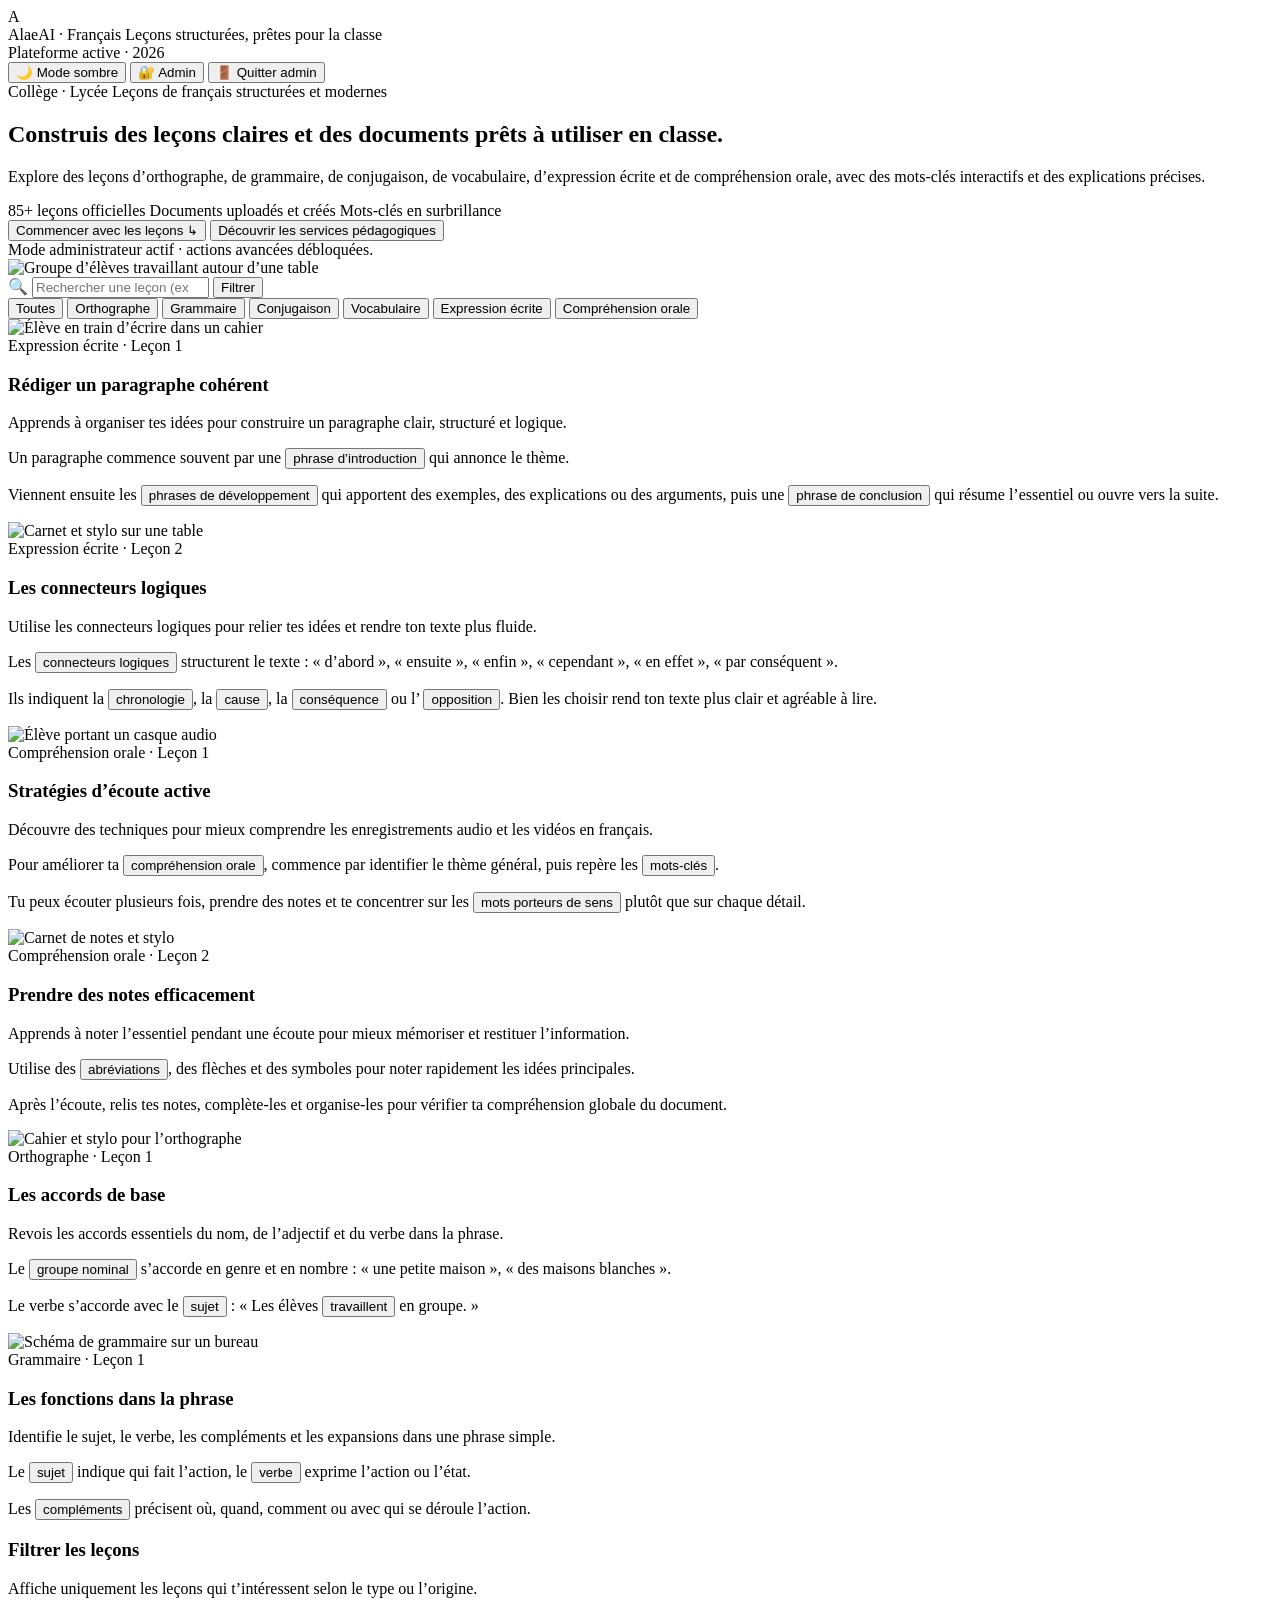
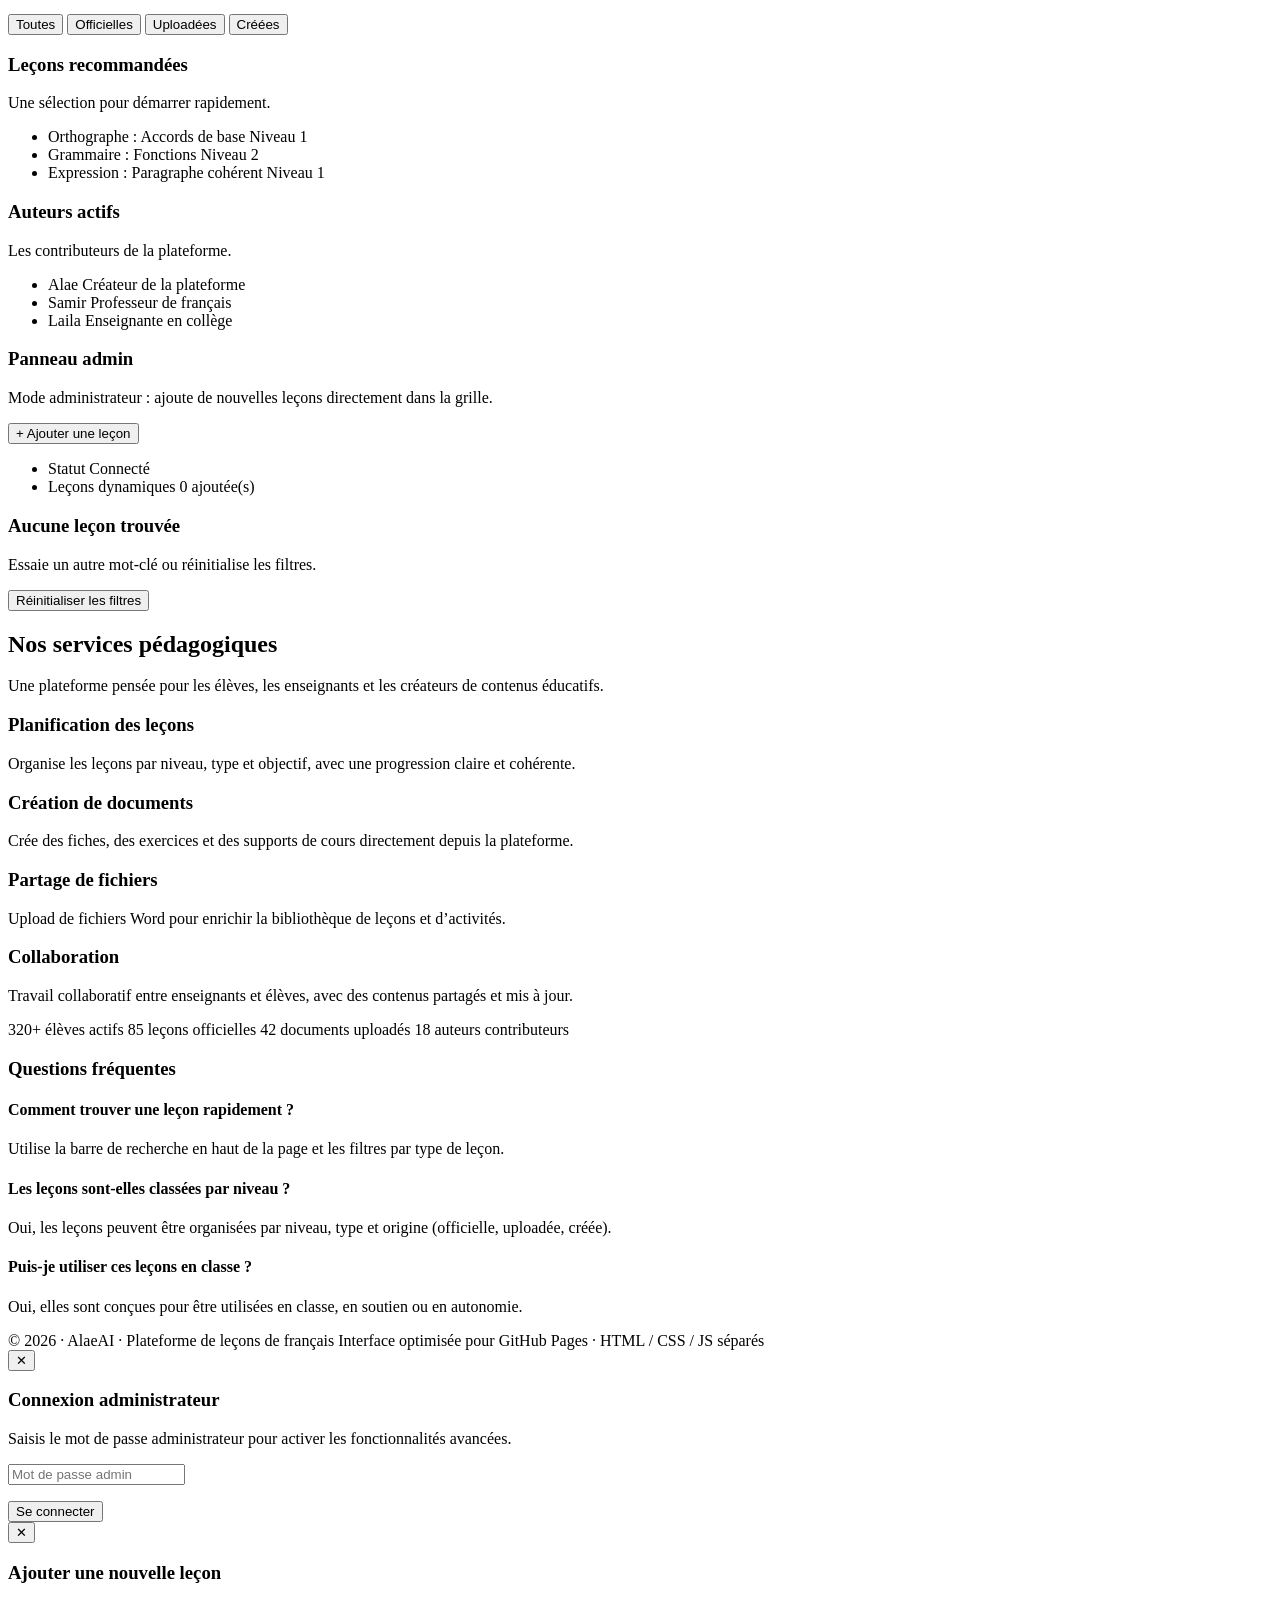
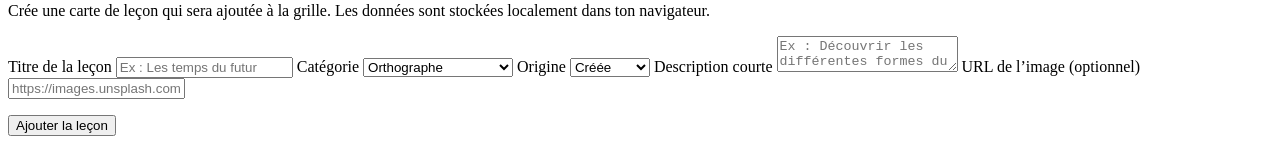
==== commit 82c9f443: "Update index.html" ====
--- a/index.html
+++ b/index.html
@@ -4,824 +4,117 @@
   <meta charset="UTF-8" />
   <title>AlaeAI – Leçons de Français</title>
   <meta name="viewport" content="width=device-width, initial-scale=1" />
-  <style>
-    :root {
-      --bg: #050509;
-      --bg-soft: #0c0c14;
-      --card: #11111c;
-      --accent: #4f46e5;
-      --accent-soft: rgba(79, 70, 229, 0.12);
-      --accent-strong: rgba(79, 70, 229, 0.25);
-      --text: #f9fafb;
-      --muted: #9ca3af;
-      --border: #1f2933;
-      --danger: #f97373;
-      --radius-lg: 18px;
-      --radius-md: 12px;
-      --shadow-soft: 0 18px 45px rgba(0, 0, 0, 0.55);
-      --transition-fast: 0.18s ease-out;
-      --transition-med: 0.28s ease-out;
-    }
-
-    * {
-      box-sizing: border-box;
-      margin: 0;
-      padding: 0;
-    }
-
-    body {
-      font-family: system-ui, -apple-system, BlinkMacSystemFont, "SF Pro Text", sans-serif;
-      background: radial-gradient(circle at top, #111827 0, #020617 45%, #020617 100%);
-      color: var(--text);
-      min-height: 100vh;
-      padding: 24px;
-      display: flex;
-      justify-content: center;
-    }
-
-    .page {
-      width: 100%;
-      max-width: 1240px;
-    }
-
-    header {
-      display: flex;
-      align-items: center;
-      justify-content: space-between;
-      margin-bottom: 32px;
-    }
-
-    .brand {
-      display: flex;
-      align-items: center;
-      gap: 10px;
-    }
-
-    .brand-logo {
-      width: 34px;
-      height: 34px;
-      border-radius: 12px;
-      background: radial-gradient(circle at 20% 0, #a855f7, #4f46e5 45%, #0ea5e9 100%);
-      display: flex;
-      align-items: center;
-      justify-content: center;
-      box-shadow: 0 12px 30px rgba(79, 70, 229, 0.6);
-      font-size: 18px;
-      font-weight: 700;
-    }
-
-    .brand-text {
-      display: flex;
-      flex-direction: column;
-      gap: 2px;
-    }
-
-    .brand-text span:first-child {
-      font-weight: 600;
-      letter-spacing: 0.03em;
-    }
-
-    .brand-text span:last-child {
-      font-size: 12px;
-      color: var(--muted);
-    }
-
-    .top-actions {
-      display: flex;
-      align-items: center;
-      gap: 10px;
-    }
-
-    .pill {
-      padding: 6px 12px;
-      border-radius: 999px;
-      border: 1px solid var(--border);
-      background: rgba(15, 23, 42, 0.9);
-      color: var(--muted);
-      font-size: 12px;
-      display: inline-flex;
-      align-items: center;
-      gap: 6px;
-    }
-
-    .pill-dot {
-      width: 7px;
-      height: 7px;
-      border-radius: 999px;
-      background: #22c55e;
-      box-shadow: 0 0 0 6px rgba(34, 197, 94, 0.25);
-    }
-
-    .btn-ghost {
-      border-radius: 999px;
-      border: 1px solid var(--border);
-      background: rgba(15, 23, 42, 0.9);
-      color: var(--muted);
-      font-size: 12px;
-      padding: 7px 12px;
-      cursor: pointer;
-      display: inline-flex;
-      align-items: center;
-      gap: 6px;
-      transition: background var(--transition-fast), border-color var(--transition-fast), transform var(--transition-fast);
-    }
-
-    .btn-ghost:hover {
-      background: rgba(15, 23, 42, 1);
-      border-color: #374151;
-      transform: translateY(-1px);
-    }
-
-    .btn-ghost span.icon {
-      font-size: 14px;
-    }
-
-    /* HERO */
-
-    .hero {
-      display: grid;
-      grid-template-columns: minmax(0, 1.1fr) minmax(0, 1fr);
-      gap: 32px;
-      padding: 24px 24px 26px;
-      border-radius: 26px;
-      background: radial-gradient(circle at top left, rgba(79, 70, 229, 0.18), transparent 55%),
-                  radial-gradient(circle at top right, rgba(14, 165, 233, 0.18), transparent 55%),
-                  #020617;
-      border: 1px solid rgba(148, 163, 184, 0.18);
-      box-shadow: var(--shadow-soft);
-      margin-bottom: 26px;
-      position: relative;
-      overflow: hidden;
-    }
-
-    .hero::before {
-      content: "";
-      position: absolute;
-      inset: -120px;
-      background: radial-gradient(circle at 0 0, rgba(56, 189, 248, 0.12), transparent 60%);
-      opacity: 0.7;
-      pointer-events: none;
-    }
-
-    .hero-left {
-      position: relative;
-      z-index: 1;
-      display: flex;
-      flex-direction: column;
-      gap: 18px;
-    }
-
-    .hero-kicker {
-      display: inline-flex;
-      align-items: center;
-      gap: 8px;
-      padding: 4px 10px;
-      border-radius: 999px;
-      background: rgba(15, 23, 42, 0.9);
-      border: 1px solid rgba(148, 163, 184, 0.35);
-      font-size: 11px;
-      color: var(--muted);
-      width: fit-content;
-    }
-
-    .hero-kicker span.badge {
-      padding: 2px 7px;
-      border-radius: 999px;
-      background: rgba(34, 197, 94, 0.12);
-      color: #bbf7d0;
-      font-size: 10px;
-      border: 1px solid rgba(34, 197, 94, 0.4);
-    }
-
-    .hero-title {
-      font-size: clamp(26px, 3vw, 32px);
-      line-height: 1.1;
-      letter-spacing: -0.03em;
-    }
-
-    .hero-title span.highlight {
-      background: linear-gradient(90deg, #a855f7, #4f46e5, #0ea5e9);
-      -webkit-background-clip: text;
-      color: transparent;
-    }
-
-    .hero-subtitle {
-      font-size: 14px;
-      color: var(--muted);
-      max-width: 460px;
-    }
-
-    .hero-metas {
-      display: flex;
-      flex-wrap: wrap;
-      gap: 10px;
-      font-size: 11px;
-      color: var(--muted);
-    }
-
-    .hero-metas span {
-      padding: 4px 9px;
-      border-radius: 999px;
-      background: rgba(15, 23, 42, 0.9);
-      border: 1px solid rgba(148, 163, 184, 0.25);
-    }
-
-    .hero-actions {
-      display: flex;
-      flex-wrap: wrap;
-      gap: 10px;
-      margin-top: 4px;
-    }
-
-    .btn-primary {
-      border-radius: 999px;
-      border: none;
-      padding: 9px 16px;
-      font-size: 13px;
-      font-weight: 500;
-      background: linear-gradient(135deg, #4f46e5, #7c3aed);
-      color: white;
-      cursor: pointer;
-      display: inline-flex;
-      align-items: center;
-      gap: 8px;
-      box-shadow: 0 14px 30px rgba(79, 70, 229, 0.6);
-      transition: transform var(--transition-med), box-shadow var(--transition-med), filter var(--transition-med);
-    }
-
-    .btn-primary:hover {
-      transform: translateY(-1px);
-      filter: brightness(1.05);
-      box-shadow: 0 18px 40px rgba(79, 70, 229, 0.75);
-    }
-
-    .btn-outline {
-      border-radius: 999px;
-      border: 1px solid rgba(148, 163, 184, 0.4);
-      padding: 9px 14px;
-      font-size: 13px;
-      background: rgba(15, 23, 42, 0.9);
-      color: var(--muted);
-      cursor: pointer;
-      display: inline-flex;
-      align-items: center;
-      gap: 8px;
-      transition: background var(--transition-fast), border-color var(--transition-fast), transform var(--transition-fast);
-    }
-
-    .btn-outline:hover {
-      background: rgba(15, 23, 42, 1);
-      border-color: rgba(148, 163, 184, 0.7);
-      transform: translateY(-1px);
-    }
-
-    .hero-right {
-      position: relative;
-      z-index: 1;
-      border-radius: 22px;
-      overflow: hidden;
-      background: radial-gradient(circle at top, rgba(15, 23, 42, 0.9), #020617);
-      border: 1px solid rgba(148, 163, 184, 0.25);
-      box-shadow: 0 18px 40px rgba(15, 23, 42, 0.9);
-    }
-
-    .hero-media {
-      width: 100%;
-      height: 100%;
-      min-height: 220px;
-      max-height: 320px;
-      display: flex;
-      align-items: stretch;
-      justify-content: center;
-    }
-
-    .hero-image-main {
-      width: 100%;
-      height: 100%;
-      object-fit: cover;
-      transform: scale(1.02) translateY(18px);
-      opacity: 0;
-      animation: heroFadeIn 1.2s ease forwards;
-    }
-
-    @keyframes heroFadeIn {
-      to {
-        transform: scale(1.02) translateY(0);
-        opacity: 1;
-      }
-    }
-
-    /* SEARCH + FILTERS */
-
-    .toolbar {
-      display: flex;
-      flex-wrap: wrap;
-      gap: 12px;
-      margin-bottom: 18px;
-      align-items: center;
-      justify-content: space-between;
-    }
-
-    .search-box {
-      flex: 1 1 260px;
-      max-width: 420px;
-      display: flex;
-      align-items: center;
-      gap: 8px;
-      padding: 7px 10px;
-      border-radius: 999px;
-      background: rgba(15, 23, 42, 0.95);
-      border: 1px solid rgba(148, 163, 184, 0.35);
-      box-shadow: 0 10px 30px rgba(15, 23, 42, 0.7);
-    }
-
-    .search-box input {
-      flex: 1;
-      border: none;
-      outline: none;
-      background: transparent;
-      color: var(--text);
-      font-size: 13px;
-    }
-
-    .search-box input::placeholder {
-      color: rgba(148, 163, 184, 0.7);
-    }
-
-    .search-icon {
-      font-size: 14px;
-      color: rgba(148, 163, 184, 0.9);
-    }
-
-    .search-btn {
-      border-radius: 999px;
-      border: none;
-      padding: 6px 10px;
-      font-size: 12px;
-      background: rgba(79, 70, 229, 0.16);
-      color: #c7d2fe;
-      cursor: pointer;
-      display: inline-flex;
-      align-items: center;
-      gap: 6px;
-      transition: background var(--transition-fast), transform var(--transition-fast);
-    }
-
-    .search-btn:hover {
-      background: rgba(79, 70, 229, 0.28);
-      transform: translateY(-1px);
-    }
-
-    .categories {
-      display: flex;
-      flex-wrap: wrap;
-      gap: 6px;
-      font-size: 12px;
-    }
-
-    .category-btn {
-      padding: 5px 10px;
-      border-radius: 999px;
-      border: 1px solid rgba(148, 163, 184, 0.35);
-      background: rgba(15, 23, 42, 0.9);
-      color: var(--muted);
-      cursor: pointer;
-      transition: background var(--transition-fast), border-color var(--transition-fast), color var(--transition-fast), transform var(--transition-fast);
-    }
-
-    .category-btn.active {
-      background: var(--accent-soft);
-      border-color: rgba(129, 140, 248, 0.9);
-      color: #e5e7eb;
-      box-shadow: 0 0 0 1px rgba(79, 70, 229, 0.4);
-      transform: translateY(-1px);
-    }
-
-    /* LAYOUT MAIN */
-
-    .layout {
-      display: grid;
-      grid-template-columns: minmax(0, 2.1fr) minmax(0, 1fr);
-      gap: 20px;
-      align-items: flex-start;
-    }
-
-    .lesson-grid {
-      display: grid;
-      grid-template-columns: repeat(auto-fill, minmax(230px, 1fr));
-      gap: 14px;
-    }
-
-    .lesson-card {
-      background: radial-gradient(circle at top left, rgba(79, 70, 229, 0.12), transparent 55%),
-                  radial-gradient(circle at bottom right, rgba(14, 165, 233, 0.12), transparent 55%),
-                  var(--card);
-      border-radius: var(--radius-lg);
-      border: 1px solid rgba(148, 163, 184, 0.25);
-      overflow: hidden;
-      box-shadow: 0 14px 35px rgba(15, 23, 42, 0.9);
-      display: flex;
-      flex-direction: column;
-      transform: translateY(0);
-      opacity: 0;
-      animation: cardIn 0.6s ease forwards;
-    }
-
-    @keyframes cardIn {
-      from {
-        transform: translateY(12px);
-        opacity: 0;
-      }
-      to {
-        transform: translateY(0);
-        opacity: 1;
-      }
-    }
-
-    .lesson-card-media {
-      position: relative;
-      height: 150px;
-      overflow: hidden;
-    }
-
-    .lesson-image {
-      width: 100%;
-      height: 100%;
-      object-fit: cover;
-      transform: scale(1.02);
-      transition: transform 0.5s ease, filter 0.5s ease;
-    }
-
-    .lesson-card:hover .lesson-image {
-      transform: scale(1.06);
-      filter: brightness(1.05);
-    }
-
-    .lesson-card-content {
-      padding: 12px 13px 13px;
-      display: flex;
-      flex-direction: column;
-      gap: 6px;
-    }
-
-    .lesson-type-label {
-      font-size: 11px;
-      color: #a5b4fc;
-      background: rgba(79, 70, 229, 0.16);
-      border-radius: 999px;
-      padding: 3px 8px;
-      width: fit-content;
-      border: 1px solid rgba(129, 140, 248, 0.6);
-    }
-
-    .lesson-title {
-      font-size: 14px;
-      font-weight: 600;
-    }
-
-    .lesson-description {
-      font-size: 12px;
-      color: var(--muted);
-    }
-
-    .lesson-body {
-      margin-top: 4px;
-      font-size: 12px;
-      color: #e5e7eb;
-      line-height: 1.45;
-    }
-
-    .lesson-body p + p {
-      margin-top: 4px;
-    }
-
-    .keyword {
-      color: #c4b5fd;
-      font-weight: 500;
-      cursor: pointer;
-      position: relative;
-    }
-
-    .keyword::after {
-      content: "";
-      position: absolute;
-      left: 0;
-      bottom: -1px;
-      width: 100%;
-      height: 1px;
-      background: linear-gradient(90deg, #a855f7, #4f46e5);
-      opacity: 0.7;
-    }
-
-    /* SIDEBAR */
-
-    .sidebar {
-      display: flex;
-      flex-direction: column;
-      gap: 14px;
-    }
-
-    .sidebar-section {
-      background: rgba(15, 23, 42, 0.96);
-      border-radius: var(--radius-lg);
-      border: 1px solid rgba(148, 163, 184, 0.25);
-      padding: 12px 13px 13px;
-      box-shadow: 0 12px 30px rgba(15, 23, 42, 0.9);
-    }
-
-    .sidebar-title {
-      font-size: 13px;
-      font-weight: 600;
-      margin-bottom: 6px;
-    }
-
-    .sidebar-subtitle {
-      font-size: 11px;
-      color: var(--muted);
-      margin-bottom: 8px;
-    }
-
-    .sidebar-list {
-      list-style: none;
-      display: flex;
-      flex-direction: column;
-      gap: 6px;
-      font-size: 12px;
-    }
-
-    .sidebar-list li {
-      display: flex;
-      justify-content: space-between;
-      gap: 8px;
-      padding: 6px 7px;
-      border-radius: 9px;
-      background: rgba(15, 23, 42, 0.9);
-      border: 1px solid rgba(31, 41, 55, 0.9);
-    }
-
-    .sidebar-list span.label {
-      color: #e5e7eb;
-    }
-
-    .sidebar-list span.meta {
-      color: var(--muted);
-      font-size: 11px;
-    }
-
-    .filter-chips {
-      display: flex;
-      flex-wrap: wrap;
-      gap: 6px;
-      margin-top: 4px;
-    }
-
-    .filter-chip {
-      font-size: 11px;
-      padding: 4px 8px;
-      border-radius: 999px;
-      border: 1px solid rgba(148, 163, 184, 0.35);
-      background: rgba(15, 23, 42, 0.9);
-      color: var(--muted);
-      cursor: pointer;
-      transition: background var(--transition-fast), border-color var(--transition-fast), color var(--transition-fast), transform var(--transition-fast);
-    }
-
-    .filter-chip.active {
-      background: var(--accent-soft);
-      border-color: rgba(129, 140, 248, 0.9);
-      color: #e5e7eb;
-      transform: translateY(-1px);
-    }
-
-    /* SERVICES / FOOTER */
-
-    .services {
-      margin-top: 26px;
-      padding: 18px 16px 18px;
-      border-radius: 22px;
-      background: radial-gradient(circle at top, rgba(15, 23, 42, 0.95), #020617);
-      border: 1px solid rgba(148, 163, 184, 0.25);
-      box-shadow: 0 18px 40px rgba(15, 23, 42, 0.9);
-      display: grid;
-      grid-template-columns: minmax(0, 1.4fr) minmax(0, 1fr);
-      gap: 18px;
-    }
-
-    .services-left h2 {
-      font-size: 16px;
-      margin-bottom: 4px;
-    }
-
-    .services-left p {
-      font-size: 12px;
-      color: var(--muted);
-      margin-bottom: 10px;
-    }
-
-    .services-grid {
-      display: grid;
-      grid-template-columns: repeat(auto-fit, minmax(160px, 1fr));
-      gap: 10px;
-      font-size: 12px;
-    }
-
-    .service-card {
-      background: rgba(15, 23, 42, 0.95);
-      border-radius: 14px;
-      border: 1px solid rgba(148, 163, 184, 0.25);
-      padding: 9px 10px;
-    }
-
-    .service-card h3 {
-      font-size: 12px;
-      margin-bottom: 4px;
-    }
-
-    .service-card p {
-      font-size: 11px;
-      color: var(--muted);
-    }
-
-    .services-right {
-      font-size: 12px;
-      display: flex;
-      flex-direction: column;
-      gap: 10px;
-    }
-
-    .stats-row {
-      display: flex;
-      flex-wrap: wrap;
-      gap: 8px;
-      font-size: 11px;
-    }
-
-    .stat-pill {
-      padding: 4px 8px;
-      border-radius: 999px;
-      background: rgba(15, 23, 42, 0.95);
-      border: 1px solid rgba(148, 163, 184, 0.35);
-      color: #e5e7eb;
-    }
-
-    .faq-item + .faq-item {
-      margin-top: 6px;
-    }
-
-    .faq-item h4 {
-      font-size: 12px;
-      margin-bottom: 2px;
-    }
-
-    .faq-item p {
-      font-size: 11px;
-      color: var(--muted);
-    }
-
-    footer {
-      margin-top: 18px;
-      font-size: 11px;
-      color: var(--muted);
-      display: flex;
-      justify-content: space-between;
-      gap: 8px;
-      border-top: 1px solid rgba(31, 41, 55, 0.9);
-      padding-top: 10px;
-    }
-
-    /* TOOLTIP */
-
-    #tooltip {
-      position: fixed;
-      z-index: 50;
-      padding: 6px 8px;
-      border-radius: 8px;
-      background: rgba(15, 23, 42, 0.98);
-      border: 1px solid rgba(148, 163, 184, 0.6);
-      color: #e5e7eb;
-      font-size: 11px;
-      pointer-events: none;
-      transform: translate(-50%, -120%);
-      white-space: nowrap;
-      box-shadow: 0 12px 30px rgba(15, 23, 42, 0.9);
-    }
-
-    #tooltip.hidden {
-      display: none;
-    }
-
-    /* RESPONSIVE */
-
-    @media (max-width: 960px) {
-      body {
-        padding: 16px;
-      }
-      .hero {
-        grid-template-columns: minmax(0, 1fr);
-      }
-      .hero-right {
-        order: -1;
-      }
-      .layout {
-        grid-template-columns: minmax(0, 1fr);
-      }
-      .services {
-        grid-template-columns: minmax(0, 1fr);
-      }
-      footer {
-        flex-direction: column;
-      }
-    }
-  </style>
+  <meta name="description" content="Plateforme moderne de leçons de français : orthographe, grammaire, conjugaison, vocabulaire, expression écrite et compréhension orale." />
+  <meta name="theme-color" content="#020617" />
+  <link rel="icon" href="data:image/svg+xml,%3Csvg xmlns='http://www.w3.org/2000/svg' viewBox='0 0 64 64'%3E%3Crect width='64' height='64' rx='16' fill='%234f46e5'/%3E%3Ctext x='50%25' y='54%25' text-anchor='middle' font-size='32' fill='white' font-family='system-ui'%3EA%3C/text%3E%3C/svg%3E" />
+  <link rel="stylesheet" href="style.css" />
 </head>
 <body>
   <div class="page">
-    <header>
-      <div class="brand">
-        <div class="brand-logo">A</div>
+    <header class="topbar" role="banner">
+      <div class="brand" aria-label="AlaeAI – Plateforme de leçons de français">
+        <div class="brand-logo" aria-hidden="true">A</div>
         <div class="brand-text">
           <span>AlaeAI · Français</span>
           <span>Leçons structurées, prêtes pour la classe</span>
         </div>
       </div>
       <div class="top-actions">
-        <div class="pill">
+        <div class="pill" aria-hidden="true">
           <span class="pill-dot"></span>
           <span>Plateforme active · 2026</span>
         </div>
-        <button class="btn-ghost" id="darkModeToggle">
-          <span class="icon">🌙</span>
+        <button class="btn-ghost" id="darkModeToggle" type="button" aria-pressed="false">
+          <span class="icon" aria-hidden="true">🌙</span>
           <span>Mode sombre</span>
         </button>
+        <button class="btn-ghost" id="adminLoginButton" type="button">
+          <span class="icon" aria-hidden="true">🔐</span>
+          <span>Admin</span>
+        </button>
+        <button class="btn-ghost hidden" id="adminLogoutButton" type="button">
+          <span class="icon" aria-hidden="true">🚪</span>
+          <span>Quitter admin</span>
+        </button>
       </div>
     </header>
 
-    <section class="hero">
+    <section class="hero" aria-labelledby="hero-title">
       <div class="hero-left">
         <div class="hero-kicker">
           <span class="badge">Collège · Lycée</span>
           <span>Leçons de français structurées et modernes</span>
         </div>
-        <h1 class="hero-title">
+        <h1 class="hero-title" id="hero-title">
           Construis des <span class="highlight">leçons claires</span> et des documents prêts à utiliser en classe.
         </h1>
         <p class="hero-subtitle">
           Explore des leçons d’orthographe, de grammaire, de conjugaison, de vocabulaire, d’expression écrite et de compréhension orale, avec des mots-clés interactifs et des explications précises.
         </p>
-        <div class="hero-metas">
+        <div class="hero-metas" aria-hidden="true">
           <span>85+ leçons officielles</span>
           <span>Documents uploadés et créés</span>
           <span>Mots-clés en surbrillance</span>
         </div>
         <div class="hero-actions">
-          <button class="btn-primary">
+          <button class="btn-primary" id="scrollLessons" type="button">
             <span>Commencer avec les leçons</span>
-            <span>↳</span>
+            <span aria-hidden="true">↳</span>
           </button>
-          <button class="btn-outline">
+          <button class="btn-outline" id="scrollServices" type="button">
             <span>Découvrir les services pédagogiques</span>
           </button>
         </div>
-      </div>
-      <div class="hero-right">
+        <div class="admin-banner admin-only hidden" aria-live="polite">
+          <span class="admin-dot"></span>
+          <span>Mode administrateur actif · actions avancées débloquées.</span>
+        </div>
+      </div>
+      <div class="hero-right" aria-hidden="true">
         <div class="hero-media">
           <img
             class="hero-image-main"
             src="https://images.unsplash.com/photo-1521737604893-d14cc237f11d?auto=format&fit=crop&w=1200&q=80"
-            alt="Travail collaboratif autour d’une table"
+            alt="Groupe d’élèves travaillant autour d’une table"
           />
         </div>
       </div>
     </section>
 
-    <section class="toolbar">
-      <div class="search-box">
-        <span class="search-icon">🔍</span>
-        <input id="searchInput" type="text" placeholder="Rechercher une leçon (ex : accord, dialogue, futur…)" />
-        <button id="searchButton" class="search-btn">
+    <section class="toolbar" aria-label="Recherche et catégories">
+      <form class="search-box" role="search" onsubmit="return false;">
+        <span class="search-icon" aria-hidden="true">🔍</span>
+        <input
+          id="searchInput"
+          type="search"
+          placeholder="Rechercher une leçon (ex : accord, dialogue, futur…)"
+          aria-label="Rechercher une leçon"
+        />
+        <button id="searchButton" class="search-btn" type="button">
           <span>Filtrer</span>
         </button>
-      </div>
-      <div class="categories">
-        <button class="category-btn active" data-category="all">Toutes</button>
-        <button class="category-btn" data-category="orthographe">Orthographe</button>
-        <button class="category-btn" data-category="grammaire">Grammaire</button>
-        <button class="category-btn" data-category="conjugaison">Conjugaison</button>
-        <button class="category-btn" data-category="vocabulaire">Vocabulaire</button>
-        <button class="category-btn" data-category="expression">Expression écrite</button>
-        <button class="category-btn" data-category="comprehension">Compréhension orale</button>
+      </form>
+      <div class="categories" role="tablist" aria-label="Types de leçons">
+        <button class="category-btn active" data-category="all" role="tab" aria-selected="true">Toutes</button>
+        <button class="category-btn" data-category="orthographe" role="tab" aria-selected="false">Orthographe</button>
+        <button class="category-btn" data-category="grammaire" role="tab" aria-selected="false">Grammaire</button>
+        <button class="category-btn" data-category="conjugaison" role="tab" aria-selected="false">Conjugaison</button>
+        <button class="category-btn" data-category="vocabulaire" role="tab" aria-selected="false">Vocabulaire</button>
+        <button class="category-btn" data-category="expression" role="tab" aria-selected="false">Expression écrite</button>
+        <button class="category-btn" data-category="comprehension" role="tab" aria-selected="false">Compréhension orale</button>
       </div>
     </section>
 
-    <main class="layout">
-      <section id="lessonsContainer" class="lesson-grid">
+    <main class="layout" aria-label="Contenu principal">
+      <section id="lessonsContainer" class="lesson-grid" aria-live="polite">
         <!-- Expression écrite -->
         <article class="lesson-card" data-category="expression" data-type="officielle">
           <div class="lesson-card-media">
             <img
               class="lesson-image"
-              src="https://images.unsplash.com/photo-1523580846011-d3a5bc25702b?auto=format&fit=crop&w=1200&q=80"
-              alt="Élève en train d’écrire"
+              src="https://images.unsplash.com/photo-1523580846011-d3a5bc25702b?auto=format&fit=crop&w=900&q=80"
+              alt="Élève en train d’écrire dans un cahier"
+              loading="lazy"
             />
           </div>
           <div class="lesson-card-content">
@@ -833,14 +126,20 @@
             <div class="lesson-body">
               <p>
                 Un paragraphe commence souvent par une
-                <span class="keyword" data-tooltip="Elle présente l’idée principale du paragraphe.">phrase d’introduction</span>
+                <button class="keyword" data-tooltip="Elle présente l’idée principale du paragraphe." type="button">
+                  phrase d’introduction
+                </button>
                 qui annonce le thème.
               </p>
               <p>
                 Viennent ensuite les
-                <span class="keyword" data-tooltip="Elles développent et justifient l’idée principale.">phrases de développement</span>
+                <button class="keyword" data-tooltip="Elles développent et justifient l’idée principale." type="button">
+                  phrases de développement
+                </button>
                 qui apportent des exemples, des explications ou des arguments, puis une
-                <span class="keyword" data-tooltip="Elle clôt le paragraphe ou prépare la transition.">phrase de conclusion</span>
+                <button class="keyword" data-tooltip="Elle clôt le paragraphe ou prépare la transition." type="button">
+                  phrase de conclusion
+                </button>
                 qui résume l’essentiel ou ouvre vers la suite.
               </p>
             </div>
@@ -851,8 +150,9 @@
           <div class="lesson-card-media">
             <img
               class="lesson-image"
-              src="https://images.unsplash.com/photo-1517841905240-472988babdf9?auto=format&fit=crop&w=1200&q=80"
+              src="https://images.unsplash.com/photo-1517841905240-472988babdf9?auto=format&fit=crop&w=900&q=80"
               alt="Carnet et stylo sur une table"
+              loading="lazy"
             />
           </div>
           <div class="lesson-card-content">
@@ -864,18 +164,28 @@
             <div class="lesson-body">
               <p>
                 Les
-                <span class="keyword" data-tooltip="Mots qui relient les phrases et les idées.">connecteurs logiques</span>
+                <button class="keyword" data-tooltip="Mots qui relient les phrases et les idées." type="button">
+                  connecteurs logiques
+                </button>
                 structurent le texte : « d’abord », « ensuite », « enfin », « cependant », « en effet », « par conséquent ».
               </p>
               <p>
                 Ils indiquent la
-                <span class="keyword" data-tooltip="Ordre des événements.">chronologie</span>,
+                <button class="keyword" data-tooltip="Ordre des événements." type="button">
+                  chronologie
+                </button>,
                 la
-                <span class="keyword" data-tooltip="Pourquoi quelque chose se produit.">cause</span>,
+                <button class="keyword" data-tooltip="Pourquoi quelque chose se produit." type="button">
+                  cause
+                </button>,
                 la
-                <span class="keyword" data-tooltip="Ce qui résulte d’un fait.">conséquence</span>
+                <button class="keyword" data-tooltip="Ce qui résulte d’un fait." type="button">
+                  conséquence
+                </button>
                 ou l’
-                <span class="keyword" data-tooltip="Idée qui s’oppose à une autre.">opposition</span>.
+                <button class="keyword" data-tooltip="Idée qui s’oppose à une autre." type="button">
+                  opposition
+                </button>.
                 Bien les choisir rend ton texte plus clair et agréable à lire.
               </p>
             </div>
@@ -887,8 +197,9 @@
           <div class="lesson-card-media">
             <img
               class="lesson-image"
-              src="https://images.unsplash.com/photo-1517840933442-d2d1a05edb75?auto=format&fit=crop&w=1200&q=80"
-              alt="Élève avec casque audio"
+              src="https://images.unsplash.com/photo-1517840933442-d2d1a05edb75?auto=format&fit=crop&w=900&q=80"
+              alt="Élève portant un casque audio"
+              loading="lazy"
             />
           </div>
           <div class="lesson-card-content">
@@ -900,13 +211,19 @@
             <div class="lesson-body">
               <p>
                 Pour améliorer ta
-                <span class="keyword" data-tooltip="Capacité à comprendre un message entendu.">compréhension orale</span>,
+                <button class="keyword" data-tooltip="Capacité à comprendre un message entendu." type="button">
+                  compréhension orale
+                </button>,
                 commence par identifier le thème général, puis repère les
-                <span class="keyword" data-tooltip="Mots importants qui portent le sens.">mots-clés</span>.
+                <button class="keyword" data-tooltip="Mots importants qui portent le sens." type="button">
+                  mots-clés
+                </button>.
               </p>
               <p>
                 Tu peux écouter plusieurs fois, prendre des notes et te concentrer sur les
-                <span class="keyword" data-tooltip="Mots essentiels pour comprendre le message.">mots porteurs de sens</span>
+                <button class="keyword" data-tooltip="Mots essentiels pour comprendre le message." type="button">
+                  mots porteurs de sens
+                </button>
                 plutôt que sur chaque détail.
               </p>
             </div>
@@ -917,8 +234,9 @@
           <div class="lesson-card-media">
             <img
               class="lesson-image"
-              src="https://images.unsplash.com/photo-1528207776546-365bb710ee93?auto=format&fit=crop&w=1200&q=80"
+              src="https://images.unsplash.com/photo-1528207776546-365bb710ee93?auto=format&fit=crop&w=900&q=80"
               alt="Carnet de notes et stylo"
+              loading="lazy"
             />
           </div>
           <div class="lesson-card-content">
@@ -930,7 +248,9 @@
             <div class="lesson-body">
               <p>
                 Utilise des
-                <span class="keyword" data-tooltip="Formes abrégées de mots pour écrire plus vite.">abréviations</span>,
+                <button class="keyword" data-tooltip="Formes abrégées de mots pour écrire plus vite." type="button">
+                  abréviations
+                </button>,
                 des flèches et des symboles pour noter rapidement les idées principales.
               </p>
               <p>
@@ -945,8 +265,9 @@
           <div class="lesson-card-media">
             <img
               class="lesson-image"
-              src="https://images.unsplash.com/photo-1522202176988-66273c2fd55f?auto=format&fit=crop&w=1200&q=80"
+              src="https://images.unsplash.com/photo-1522202176988-66273c2fd55f?auto=format&fit=crop&w=900&q=80"
               alt="Cahier et stylo pour l’orthographe"
+              loading="lazy"
             />
           </div>
           <div class="lesson-card-content">
@@ -958,14 +279,20 @@
             <div class="lesson-body">
               <p>
                 Le
-                <span class="keyword" data-tooltip="Lien entre le nom et les mots qui le complètent.">groupe nominal</span>
+                <button class="keyword" data-tooltip="Lien entre le nom et les mots qui le complètent." type="button">
+                  groupe nominal
+                </button>
                 s’accorde en genre et en nombre : « une petite maison », « des maisons blanches ».
               </p>
               <p>
                 Le verbe s’accorde avec le
-                <span class="keyword" data-tooltip="Mot qui indique qui fait l’action.">sujet</span>
+                <button class="keyword" data-tooltip="Mot qui indique qui fait l’action." type="button">
+                  sujet
+                </button>
                 : « Les élèves
-                <span class="keyword" data-tooltip="Verbe conjugué au pluriel.">travaillent</span>
+                <button class="keyword" data-tooltip="Verbe conjugué au pluriel." type="button">
+                  travaillent
+                </button>
                 en groupe. »
               </p>
             </div>
@@ -977,8 +304,9 @@
           <div class="lesson-card-media">
             <img
               class="lesson-image"
-              src="https://images.unsplash.com/photo-1522202195461-41a511c0e1e5?auto=format&fit=crop&w=1200&q=80"
+              src="https://images.unsplash.com/photo-1522202195461-41a511c0e1e5?auto=format&fit=crop&w=900&q=80"
               alt="Schéma de grammaire sur un bureau"
+              loading="lazy"
             />
           </div>
           <div class="lesson-card-content">
@@ -990,14 +318,20 @@
             <div class="lesson-body">
               <p>
                 Le
-                <span class="keyword" data-tooltip="Mot ou groupe de mots qui fait l’action.">sujet</span>
+                <button class="keyword" data-tooltip="Mot ou groupe de mots qui fait l’action." type="button">
+                  sujet
+                </button>
                 indique qui fait l’action, le
-                <span class="keyword" data-tooltip="Mot qui exprime l’action ou l’état.">verbe</span>
+                <button class="keyword" data-tooltip="Mot qui exprime l’action ou l’état." type="button">
+                  verbe
+                </button>
                 exprime l’action ou l’état.
               </p>
               <p>
                 Les
-                <span class="keyword" data-tooltip="Ils complètent le sens du verbe.">compléments</span>
+                <button class="keyword" data-tooltip="Ils complètent le sens du verbe." type="button">
+                  compléments
+                </button>
                 précisent où, quand, comment ou avec qui se déroule l’action.
               </p>
             </div>
@@ -1005,17 +339,17 @@
         </article>
       </section>
 
-      <aside class="sidebar">
+      <aside class="sidebar" aria-label="Filtres et informations">
         <section class="sidebar-section">
           <h3 class="sidebar-title">Filtrer les leçons</h3>
           <p class="sidebar-subtitle">
             Affiche uniquement les leçons qui t’intéressent selon le type ou l’origine.
           </p>
-          <div class="filter-chips">
-            <button class="filter-chip active" data-filter="all">Toutes</button>
-            <button class="filter-chip" data-filter="officielle">Officielles</button>
-            <button class="filter-chip" data-filter="upload">Uploadées</button>
-            <button class="filter-chip" data-filter="created">Créées</button>
+          <div class="filter-chips" role="group" aria-label="Origine des leçons">
+            <button class="filter-chip active" data-filter="all" type="button">Toutes</button>
+            <button class="filter-chip" data-filter="officielle" type="button">Officielles</button>
+            <button class="filter-chip" data-filter="upload" type="button">Uploadées</button>
+            <button class="filter-chip" data-filter="created" type="button">Créées</button>
           </div>
         </section>
 
@@ -1056,10 +390,38 @@
             </li>
           </ul>
         </section>
+
+        <section class="sidebar-section admin-only hidden">
+          <h3 class="sidebar-title">Panneau admin</h3>
+          <p class="sidebar-subtitle">
+            Mode administrateur : ajoute de nouvelles leçons directement dans la grille.
+          </p>
+          <button class="btn-primary btn-small" id="openCreateLessonModal" type="button">
+            + Ajouter une leçon
+          </button>
+          <ul class="sidebar-list admin-meta">
+            <li>
+              <span class="label">Statut</span>
+              <span class="meta">Connecté</span>
+            </li>
+            <li>
+              <span class="label">Leçons dynamiques</span>
+              <span class="meta" id="dynamicLessonsCount">0 ajoutée(s)</span>
+            </li>
+          </ul>
+        </section>
       </aside>
     </main>
 
-    <section class="services">
+    <section class="no-results hidden" id="noResultsMessage" aria-live="polite">
+      <div class="no-results-inner">
+        <h3>Aucune leçon trouvée</h3>
+        <p>Essaie un autre mot-clé ou réinitialise les filtres.</p>
+        <button id="resetFiltersButton" class="btn-outline" type="button">Réinitialiser les filtres</button>
+      </div>
+    </section>
+
+    <section class="services" id="servicesSection" aria-label="Services pédagogiques">
       <div class="services-left">
         <h2>Nos services pédagogiques</h2>
         <p>Une plateforme pensée pour les élèves, les enseignants et les créateurs de contenus éducatifs.</p>
@@ -1092,7 +454,7 @@
           </div>
         </div>
         <div>
-          <h3 style="font-size:13px;margin-bottom:4px;">Questions fréquentes</h3>
+          <h3 class="services-faq-title">Questions fréquentes</h3>
           <div class="faq-item">
             <h4>Comment trouver une leçon rapidement ?</h4>
             <p>Utilise la barre de recherche en haut de la page et les filtres par type de leçon.</p>
@@ -1109,251 +471,86 @@
       </div>
     </section>
 
-    <footer>
+    <footer role="contentinfo">
       <span>© 2026 · AlaeAI · Plateforme de leçons de français</span>
-      <span>Interface optimisée pour GitHub Pages · Projet en un seul fichier</span>
+      <span>Interface optimisée pour GitHub Pages · HTML / CSS / JS séparés</span>
     </footer>
   </div>
 
-  <div id="tooltip" class="hidden"></div>
-
-  <script>
-    const body = document.body;
-    const darkModeToggle = document.getElementById('darkModeToggle');
-
-    const searchInput = document.getElementById('searchInput');
-    const searchButton = document.getElementById('searchButton');
-
-    const categoryButtons = document.querySelectorAll('.category-btn');
-    const filterChips = document.querySelectorAll('.filter-chip');
-
-    const lessonsContainer = document.getElementById('lessonsContainer');
-    const tooltip = document.getElementById('tooltip');
-
-    const heroPrimaryButton = document.querySelector('.btn-primary');
-    const heroSecondaryButton = document.querySelector('.btn-outline');
-
-    let isDarkMode = false;
-    let activeCategory = 'all';
-    let activeTypeFilter = 'all';
-
-    function lessonCards() {
-      return Array.from(document.querySelectorAll('#lessonsContainer .lesson-card'));
-    }
-
-    function normalizeText(text) {
-      return text
-        .toLowerCase()
-        .normalize('NFD')
-        .replace(/[\u0300-\u036f]/g, '')
-        .replace(/\s+/g, ' ')
-        .trim();
-    }
-
-    function applyDarkModeState() {
-      if (isDarkMode) {
-        body.classList.add('dark-mode');
-      } else {
-        body.classList.remove('dark-mode');
-      }
-    }
-
-    function toggleDarkMode() {
-      isDarkMode = !isDarkMode;
-      applyDarkModeState();
-      try {
-        localStorage.setItem('alaeai_dark_mode', isDarkMode ? '1' : '0');
-      } catch (e) {}
-    }
-
-    function initDarkMode() {
-      try {
-        const stored = localStorage.getItem('alaeai_dark_mode');
-        if (stored === '1') {
-          isDarkMode = true;
-        }
-      } catch (e) {}
-      applyDarkModeState();
-    }
-
-    function applyFilters() {
-      const searchValue = normalizeText(searchInput ? searchInput.value : '');
-      const cards = lessonCards();
-
-      cards.forEach(card => {
-        const cardCategory = card.getAttribute('data-category') || 'all';
-        const cardType = card.getAttribute('data-type') || 'officielle';
-
-        let visible = true;
-
-        if (activeCategory !== 'all' && cardCategory !== activeCategory) {
-          visible = false;
-        }
-
-        if (activeTypeFilter !== 'all' && cardType !== activeTypeFilter) {
-          visible = false;
-        }
-
-        if (visible && searchValue) {
-          const titleEl = card.querySelector('.lesson-title');
-          const descEl = card.querySelector('.lesson-description');
-          const bodyEl = card.querySelector('.lesson-body');
-
-          const titleText = titleEl ? normalizeText(titleEl.textContent) : '';
-          const descText = descEl ? normalizeText(descEl.textContent) : '';
-          const bodyText = bodyEl ? normalizeText(bodyEl.textContent) : '';
-
-          const combined = titleText + ' ' + descText + ' ' + bodyText;
-          if (!combined.includes(searchValue)) {
-            visible = false;
-          }
-        }
-
-        if (visible) {
-          card.style.display = '';
-          card.classList.remove('hidden');
-        } else {
-          card.style.display = 'none';
-          card.classList.add('hidden');
-        }
-      });
-    }
-
-    function setActiveCategory(category) {
-      activeCategory = category;
-      categoryButtons.forEach(btn => {
-        const cat = btn.getAttribute('data-category') || 'all';
-        if (cat === category) {
-          btn.classList.add('active');
-        } else {
-          btn.classList.remove('active');
-        }
-      });
-      applyFilters();
-    }
-
-    function setActiveTypeFilter(type) {
-      activeTypeFilter = type;
-      filterChips.forEach(chip => {
-        const filter = chip.getAttribute('data-filter') || 'all';
-        if (filter === type) {
-          chip.classList.add('active');
-        } else {
-          chip.classList.remove('active');
-        }
-      });
-      applyFilters();
-    }
-
-    function handleSearch() {
-      applyFilters();
-    }
-
-    function initKeywordTooltips() {
-      const keywords = document.querySelectorAll('.keyword');
-      keywords.forEach(keyword => {
-        keyword.addEventListener('mouseenter', e => {
-          const text = keyword.getAttribute('data-tooltip');
-          if (!text || !tooltip) return;
-          tooltip.textContent = text;
-          tooltip.classList.remove('hidden');
-          positionTooltip(e);
-        });
-
-        keyword.addEventListener('mousemove', e => {
-          positionTooltip(e);
-        });
-
-        keyword.addEventListener('mouseleave', () => {
-          if (!tooltip) return;
-          tooltip.classList.add('hidden');
-        });
-      });
-    }
-
-    function positionTooltip(e) {
-      if (!tooltip) return;
-      const offset = 14;
-      const x = e.clientX + offset;
-      const y = e.clientY + offset;
-      tooltip.style.left = x + 'px';
-      tooltip.style.top = y + 'px';
-    }
-
-    function initHeroButtons() {
-      if (heroPrimaryButton) {
-        heroPrimaryButton.addEventListener('click', () => {
-          window.scrollTo({
-            top: lessonsContainer.offsetTop - 70,
-            behavior: 'smooth'
-          });
-        });
-      }
-
-      if (heroSecondaryButton) {
-        heroSecondaryButton.addEventListener('click', () => {
-          const servicesSection = document.querySelector('.services');
-          if (!servicesSection) return;
-          window.scrollTo({
-            top: servicesSection.offsetTop - 70,
-            behavior: 'smooth'
-          });
-        });
-      }
-    }
-
-    function initSearchAndFilters() {
-      if (searchButton) {
-        searchButton.addEventListener('click', e => {
-          e.preventDefault();
-          handleSearch();
-        });
-      }
-
-      if (searchInput) {
-        searchInput.addEventListener('keydown', e => {
-          if (e.key === 'Enter') {
-            e.preventDefault();
-            handleSearch();
-          }
-        });
-
-        searchInput.addEventListener('input', () => {
-          applyFilters();
-        });
-      }
-
-      categoryButtons.forEach(btn => {
-        btn.addEventListener('click', () => {
-          const cat = btn.getAttribute('data-category') || 'all';
-          setActiveCategory(cat);
-        });
-      });
-
-      filterChips.forEach(chip => {
-        chip.addEventListener('click', () => {
-          const filter = chip.getAttribute('data-filter') || 'all';
-          setActiveTypeFilter(filter);
-        });
-      });
-    }
-
-    document.addEventListener('DOMContentLoaded', () => {
-      initDarkMode();
-      initKeywordTooltips();
-      initHeroButtons();
-      initSearchAndFilters();
-
-      if (darkModeToggle) {
-        darkModeToggle.addEventListener('click', () => {
-          toggleDarkMode();
-        });
-      }
-
-      setActiveCategory('all');
-      setActiveTypeFilter('all');
-      applyFilters();
-    });
-  </script>
+  <!-- Tooltip -->
+  <div id="tooltip" class="hidden" role="tooltip"></div>
+
+  <!-- Admin modal -->
+  <div class="modal hidden" id="adminModal" aria-modal="true" role="dialog" aria-labelledby="adminModalTitle">
+    <div class="modal-backdrop"></div>
+    <div class="modal-dialog">
+      <button class="modal-close" data-close-modal="adminModal" type="button" aria-label="Fermer la fenêtre">✕</button>
+      <h3 id="adminModalTitle">Connexion administrateur</h3>
+      <p class="modal-subtitle">
+        Saisis le mot de passe administrateur pour activer les fonctionnalités avancées.
+      </p>
+      <input
+        type="password"
+        id="adminPasswordInput"
+        class="modal-input"
+        placeholder="Mot de passe admin"
+        aria-label="Mot de passe administrateur"
+      />
+      <p id="adminError" class="modal-error hidden"></p>
+      <button id="adminLoginConfirmButton" class="modal-btn-primary" type="button">Se connecter</button>
+    </div>
+  </div>
+
+  <!-- Create lesson modal -->
+  <div class="modal hidden" id="createLessonModal" aria-modal="true" role="dialog" aria-labelledby="createLessonTitle">
+    <div class="modal-backdrop"></div>
+    <div class="modal-dialog">
+      <button class="modal-close" data-close-modal="createLessonModal" type="button" aria-label="Fermer la fenêtre">✕</button>
+      <h3 id="createLessonTitle">Ajouter une nouvelle leçon</h3>
+      <p class="modal-subtitle">
+        Crée une carte de leçon qui sera ajoutée à la grille. Les données sont stockées localement dans ton navigateur.
+      </p>
+
+      <label class="modal-label" for="lessonTitleInput">Titre de la leçon</label>
+      <input id="lessonTitleInput" class="modal-input" type="text" placeholder="Ex : Les temps du futur" />
+
+      <label class="modal-label" for="lessonCategorySelect">Catégorie</label>
+      <select id="lessonCategorySelect" class="modal-input">
+        <option value="orthographe">Orthographe</option>
+        <option value="grammaire">Grammaire</option>
+        <option value="conjugaison">Conjugaison</option>
+        <option value="vocabulaire">Vocabulaire</option>
+        <option value="expression">Expression écrite</option>
+        <option value="comprehension">Compréhension orale</option>
+      </select>
+
+      <label class="modal-label" for="lessonTypeSelect">Origine</label>
+      <select id="lessonTypeSelect" class="modal-input">
+        <option value="created">Créée</option>
+        <option value="officielle">Officielle</option>
+        <option value="upload">Uploadée</option>
+      </select>
+
+      <label class="modal-label" for="lessonDescriptionInput">Description courte</label>
+      <textarea
+        id="lessonDescriptionInput"
+        class="modal-input modal-textarea"
+        placeholder="Ex : Découvrir les différentes formes du futur et savoir les utiliser dans une phrase."
+      ></textarea>
+
+      <label class="modal-label" for="lessonImageInput">URL de l’image (optionnel)</label>
+      <input
+        id="lessonImageInput"
+        class="modal-input"
+        type="url"
+        placeholder="https://images.unsplash.com/..."
+      />
+
+      <p id="createLessonError" class="modal-error hidden"></p>
+      <button id="createLessonConfirmButton" class="modal-btn-primary" type="button">Ajouter la leçon</button>
+    </div>
+  </div>
+
+  <script src="script.js"></script>
 </body>
 </html>
